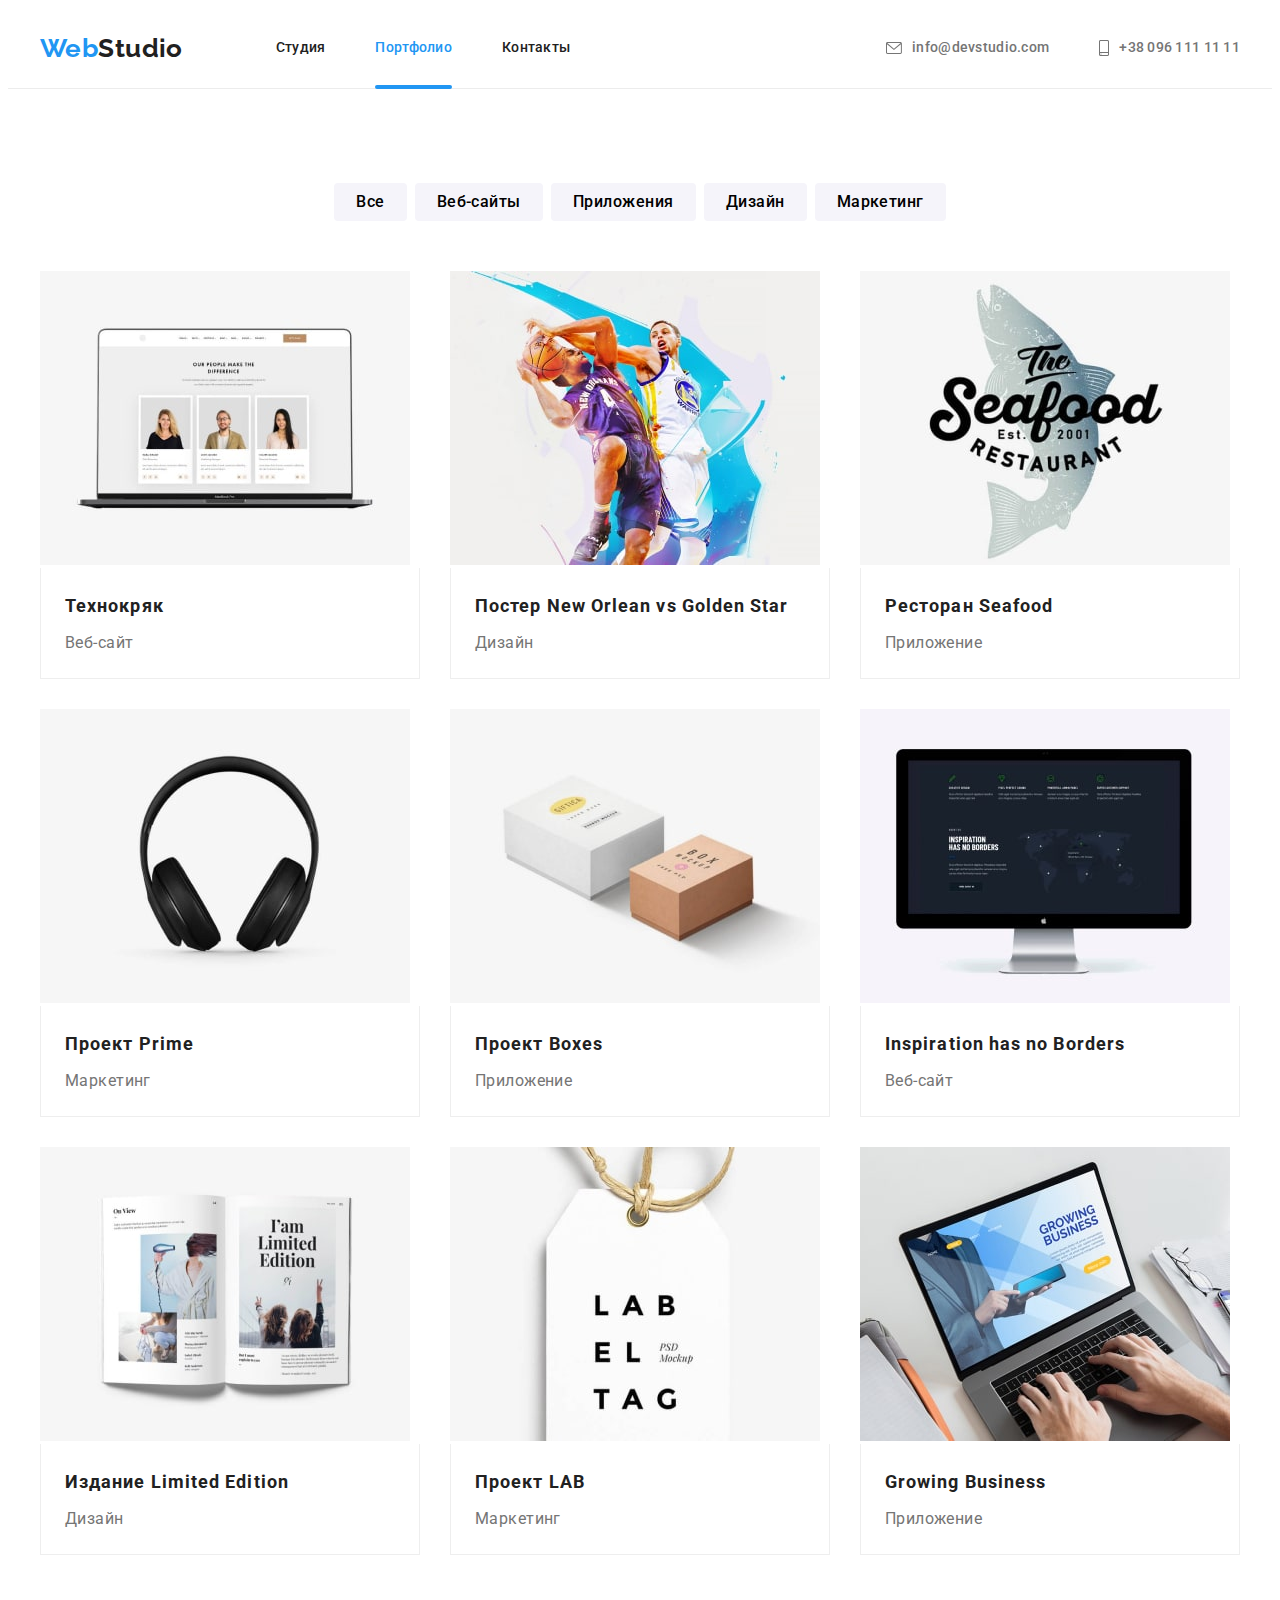
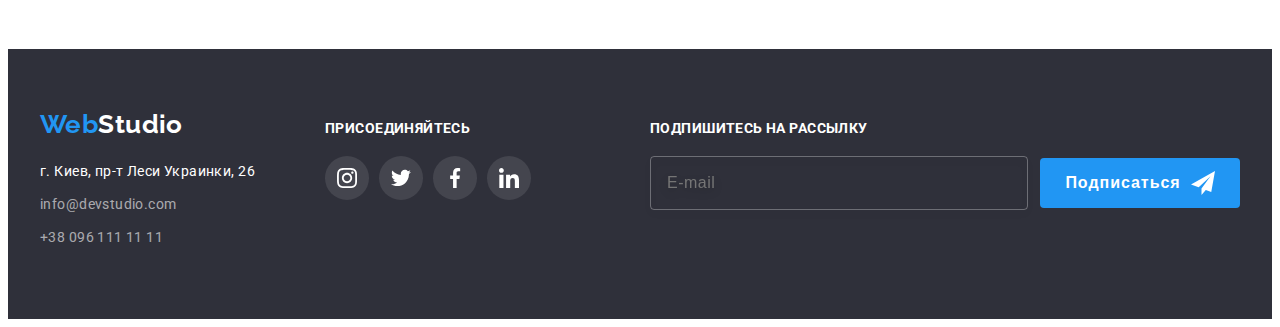
==== portfolio.html @ 9e5f9c54 "Create portfolio.html" ====
<!DOCTYPE html>
<html lang="ru">
  <head>
    <meta charset="UTF-8" />
    <meta http-equiv="X-UA-Compatible" content="IE=edge" />
    <meta name="viewport" content="width=device-width, initial-scale=1.0" />
    <link rel="preconnect" href="https://fonts.googleapis.com" />
    <link rel="preconnect" href="https://fonts.googleapis.com" />
    <link rel="preconnect" href="https://fonts.gstatic.com" crossorigin />
    <link rel="shortcut icon" href="#" />
    <link
      href="https://fonts.googleapis.com/css2?family=Raleway:wght@700&family=Roboto:wght@400;500;700;900&display=swap"
      rel="stylesheet"
    />
    <link
      rel="stylesheet"
      href="https://cdnjs.cloudflare.com/ajax/libs/modern-normalize/1.1.0/modern-normalize.min.css"
      integrity="sha512-wpPYUAdjBVSE4KJnH1VR1HeZfpl1ub8YT/NKx4PuQ5NmX2tKuGu6U/JRp5y+Y8XG2tV+wKQpNHVUX03MfMFn9Q=="
      crossorigin="anonymous"
      referrerpolicy="no-referrer"
    />
    <title>Портфолио</title>
    <link rel="stylesheet" href="./css/main.min.css" />
  </head>
  <body>
    <!--------------------Page header----------------->
    <header class="header">
      <div class="container main-nav">
        <nav class="main-nav">
          <a href="./index.html" class="main-nav__logo link"
            ><span class="main-nav__lable">Web</span>Studio</a
          >
          <ul class="site-nav list">
            <li class="site-nav__item">
              <a href="./index.html" class="site-nav__link link">Студия</a>
            </li>
            <li class="site-nav__item">
              <a href="./portfolio.html" class="site-nav__link link site-nav__link--current"
                >Портфолио</a
              >
            </li>
            <li class="site-nav__item">
              <a href="./index.html" class="site-nav__link link">Контакты</a>
            </li>
          </ul>
        </nav>
        <ul class="list contacts">
          <li class="contacts__item">
            <a href="mailto:info@devstudio.com" class="contacts__link link">
              <svg class="contacts__icon-mail" width="16" height="12">
                <use href="./images/icons.svg#icon-envelope"></use>
              </svg>
              info@devstudio.com
            </a>
          </li>
          <li class="contacts__item">
            <a href="tel:+380961111111" class="contacts__link link">
              <svg class="contacts__icon-tel" width="10" height="16">
                <use href="./images/icons.svg#icon-smartphone"></use>
              </svg>
              +38 096 111 11 11
            </a>
          </li>
        </ul>
      </div>
    </header>
    <!--------------------Portfolio------------------->
    <main>
      <section class="portfolio">
        <div class="container">
          <h1 class="visually-hidden">Галерея</h1>
          <ul class="list bottons-list">
            <li class="bottons-list__item">
              <button type="button" class="bottons-list__filter current">Все</button>
            </li>
            <li class="bottons-list__item">
              <button type="button" class="bottons-list__filter">Веб-сайты</button>
            </li>
            <li class="bottons-list__item">
              <button type="button" class="bottons-list__filter">Приложения</button>
            </li>
            <li class="bottons-list__item">
              <button type="button" class="bottons-list__filter">Дизайн</button>
            </li>
            <li class="bottons-list__item">
              <button type="button" class="bottons-list__filter">Маркетинг</button>
            </li>
          </ul>
          <ul class="list card-set">
            <li class="card-set__item">
              <a href="" class="card-set__link link">
                <div class="card-thumb">
                  <img
                    src="./images/team.jpg"
                    alt="Фото и контакты специалистов"
                    width="370"
                    height="294"
                    class="card-thumb__img"
                  />
                  <p class="card-thumb__text">
                    Ресурс предлагает комплексные предложения с разным уровнем функционала и
                    сервисов. Все это позволит посетителю получить исчерпывающие сведения о компании
                    или частном лице.
                  </p>
                </div>
                <div class="data-gallery">
                  <h2 class="data-gallery__title">Технокряк</h2>
                  <p class="data-gallery__text">Веб-сайт</p>
                </div>
              </a>
            </li>
            <li class="card-set__item">
              <a href="" class="card-set__link link">
                <div class="card-thumb">
                  <img
                    src="./images/sport.jpg"
                    alt="Два баскетболиста с мячом"
                    width="370"
                    height="294"
                    class="card-thumb__img"
                  />
                  <p class="card-thumb__text">
                    Ресурс предлагает комплексные предложения с разным уровнем функционала и
                    сервисов. Все это позволит посетителю получить исчерпывающие сведения о компании
                    или частном лице.
                  </p>
                </div>
                <div class="data-gallery">
                  <h2 class="data-gallery__title">Постер New Orlean vs Golden Star</h2>
                  <p class="data-gallery__text">Дизайн</p>
                </div>
              </a>
            </li>
            <li class="card-set__item">
              <a href="" class="card-set__link link">
                <div class="card-thumb">
                  <img
                    src="./images/seafood.jpg"
                    alt="Логотип рестрана морской еды"
                    width="370"
                    height="294"
                    class="card-thumb__img"
                  />
                  <p class="card-thumb__text">
                    Ресурс предлагает комплексные предложения с разным уровнем функционала и
                    сервисов. Все это позволит посетителю получить исчерпывающие сведения о компании
                    или частном лице.
                  </p>
                </div>
                <div class="data-gallery">
                  <h2 class="data-gallery__title">Ресторан Seafood</h2>
                  <p class="data-gallery__text">Приложение</p>
                </div>
              </a>
            </li>
            <li class="card-set__item">
              <a href="" class="card-set__link link">
                <div class="card-thumb">
                  <img
                    src="./images/headphone.jpg"
                    alt="Наушники"
                    width="370"
                    height="294"
                    class="card-thumb__img"
                  />
                  <p class="card-thumb__text">
                    Ресурс предлагает комплексные предложения с разным уровнем функционала и
                    сервисов. Все это позволит посетителю получить исчерпывающие сведения о компании
                    или частном лице.
                  </p>
                </div>
                <div class="data-gallery">
                  <h2 class="data-gallery__title">Проект Prime</h2>
                  <p class="data-gallery__text">Маркетинг</p>
                </div>
              </a>
            </li>
            <li class="card-set__item">
              <a href="" class="card-set__link link">
                <div class="card-thumb">
                  <img
                    src="./images/boxes.jpg"
                    alt="Две коробки"
                    width="370"
                    height="294"
                    class="card-thumb__img"
                  />
                  <p class="card-thumb__text">
                    Ресурс предлагает комплексные предложения с разным уровнем функционала и
                    сервисов. Все это позволит посетителю получить исчерпывающие сведения о компании
                    или частном лице.
                  </p>
                </div>
                <div class="data-gallery">
                  <h2 class="data-gallery__title">Проект Boxes</h2>
                  <p class="data-gallery__text">Приложение</p>
                </div>
              </a>
            </li>
            <li class="card-set__item">
              <a href="" class="card-set__link link">
                <div class="card-thumb">
                  <img
                    src="./images/monitorpc.jpg"
                    alt="Монитор PC"
                    width="370"
                    height="294"
                    class="card-thumb__img"
                  />
                  <p class="card-thumb__text">
                    Ресурс предлагает комплексные предложения с разным уровнем функционала и
                    сервисов. Все это позволит посетителю получить исчерпывающие сведения о компании
                    или частном лице.
                  </p>
                </div>
                <div class="data-gallery">
                  <h2 class="data-gallery__title">Inspiration has no Borders</h2>
                  <p class="data-gallery__text">Веб-сайт</p>
                </div>
              </a>
            </li>
            <li class="card-set__item">
              <a href="" class="card-set__link link">
                <div class="card-thumb">
                  <img
                    src="./images/magazine.jpg"
                    alt="Журнал"
                    width="370"
                    height="294"
                    class="card-thumb__img"
                  />
                  <p class="card-thumb__text">
                    Ресурс предлагает комплексные предложения с разным уровнем функционала и
                    сервисов. Все это позволит посетителю получить исчерпывающие сведения о компании
                    или частном лице.
                  </p>
                </div>
                <div class="data-gallery">
                  <h2 class="data-gallery__title">Издание Limited Edition</h2>
                  <p class="data-gallery__text">Дизайн</p>
                </div>
              </a>
            </li>
            <li class="card-set__item">
              <a href="" class="card-set__link link">
                <div class="card-thumb">
                  <img
                    src="./images/lable.jpg"
                    alt="Этикетка"
                    width="370"
                    height="294"
                    class="card-thumb__img"
                  />
                  <p class="card-thumb__text">
                    Ресурс предлагает комплексные предложения с разным уровнем функционала и
                    сервисов. Все это позволит посетителю получить исчерпывающие сведения о компании
                    или частном лице.
                  </p>
                </div>
                <div class="data-gallery">
                  <h2 class="data-gallery__title">Проект LAB</h2>
                  <p class="data-gallery__text">Маркетинг</p>
                </div>
              </a>
            </li>
            <li class="card-set__item">
              <a href="" class="card-set__link link">
                <div class="card-thumb">
                  <img
                    src="./images/typeonlaptop.jpg"
                    alt="Печать на ноутбуке"
                    width="370"
                    height="294"
                    class="card-thumb__img"
                  />
                  <p class="card-thumb__text">
                    Ресурс предлагает комплексные предложения с разным уровнем функционала и
                    сервисов. Все это позволит посетителю получить исчерпывающие сведения о компании
                    или частном лице.
                  </p>
                </div>
                <div class="data-gallery">
                  <h2 class="data-gallery__title">Growing Business</h2>
                  <p class="data-gallery__text">Приложение</p>
                </div>
              </a>
            </li>
          </ul>
        </div>
      </section>
    </main>
    <!------------------- Page footer ------------------>
    <footer class="footer">
      <div class="container">
        <div class="logo">
          <a href="./index.html" class="link logo__footer"
            ><span class="logo__sign">Web</span><span class="logo__studio">Studio</span></a
          >
          <address>
            <ul class="address-list list">
              <li class="address-list__item">
                <a
                  href="https://goo.gl/maps/n7KvUpTxi8NSxzfY6"
                  target="_blank"
                  rel="nofollow noreferrer noopener"
                  class="link address-list__link"
                  >г. Киев, пр-т Леси Украинки, 26</a
                >
              </li>
              <li class="address-list__item">
                <a href="mailto:info@devstudio.com" class="link address-list__mail-link"
                  >info@devstudio.com</a
                >
              </li>
              <li class="address-list__item">
                <a href="tel:+380961111111" class="link address-list__tel-link"
                  >+38 096 111 11 11</a
                >
              </li>
            </ul>
          </address>
        </div>
        <div class="soc-networks">
          <p class="soc-networks__title">присоединяйтесь</p>
          <ul class="soc-list list">
            <li class="soc-list__item">
              <a href="" class="soc-list__link link">
                <svg class="soc-list__icon" width="20" height="20">
                  <use href="./images/icons.svg#icon-instagram"></use>
                </svg>
              </a>
            </li>
            <li class="soc-list__item">
              <a href="" class="soc-list__link link">
                <svg class="soc-list__icon" width="20" height="20">
                  <use href="./images/icons.svg#icon-twitter"></use>
                </svg>
              </a>
            </li>
            <li class="soc-list__item">
              <a href="" class="soc-list__link link">
                <svg class="soc-list__icon" width="20" height="20">
                  <use href="./images/icons.svg#icon-facebook"></use>
                </svg>
              </a>
            </li>
            <li class="soc-list__item">
              <a href="" class="soc-list__link link">
                <svg class="soc-list__icon" width="20" height="20">
                  <use href="./images/icons.svg#icon-linkedin"></use>
                </svg>
              </a>
            </li>
          </ul>
        </div>
        <form action="#" class="signup-form">
          <p class="signup-form__title">Подпишитесь на рассылку</p>
          <div class="signup">
            <label for="email">
              <input
                type="email"
                class="signup__email"
                name="email"
                id="email"
                placeholder="E-mail"
                autocomplete="email"
                required
            /></label>
            <button type="submit" class="signup__btn">
              Подписаться
              <svg class="signup__icon" width="24" height="24">
                <use href="./images/icons.svg#icon-icon-send"></use>
              </svg>
            </button>
          </div>
        </form>
      </div>
    </footer>
  </body>
</html>
---- css/main.min.css ----
:root{--primary-text-color: #212121;--title-text-color: #212121;--accent-color: #2196f3;--primary-background-color: #ffffff;--text-color: #757575;--white-text-color: #ffffff;--filter-background-color: #f5f4fa;--card-set-gap: 30px;--hero-background-color: #2f303a;--icons-color: #afb1b8;--timing-function: cubic-bezier(0.4, 0, 0.2, 1);--duration: 250ms}.visually-hidden{position:absolute;width:1px;height:1px;margin:-1px;border:0;padding:0;white-space:nowrap;clip-path:inset(100%);clip:rect(0 0 0 0);overflow:hidden}.list{list-style:none;padding:0;margin:0}.link{text-decoration:none;color:inherit}h1,h2,h3,h4,h5,h6,p{margin:0}.img{display:block;max-width:100%;height:auto}body{background:var(--primary-background-color);color:var(--primary-text-color);font-family:Roboto,sans-serif;font-size:14px;letter-spacing:.03em}.section-title{margin-bottom:50px;font-weight:700;font-size:36px;line-height:1.17;text-align:center}.container{width:1200px;margin:0 auto;padding-left:15px;padding-right:15px}.header{border-bottom:1px solid #ececec}.main-nav{display:flex;align-items:center}.main-nav__logo{font-weight:700;font-family:Raleway,sans-serif;font-size:26px;line-height:1.19;color:var(--primary-text-color)}.main-nav__logo .main-nav__lable{color:var(--accent-color)}.site-nav{display:flex;margin-left:93px;font-weight:500;line-height:1.14;letter-spacing:.02em}.site-nav__item+.site-nav__item{margin-left:50px}.site-nav__link{display:block;padding-top:32px;padding-bottom:32px;position:relative;transition-property:color;transition-duration:var(--duration);transition-timing-function:var(--timing-function)}.site-nav__link:hover,.site-nav__link:focus{color:var(--accent-color)}.site-nav__link--current{color:var(--accent-color)}.site-nav__link--current::after{content:"";position:absolute;width:100%;height:4px;left:0;bottom:-1px;background:var(--accent-color);border-radius:2px}.contacts{display:flex;margin-left:auto;font-weight:500;line-height:1.14;letter-spacing:.02em}.contacts__item{display:flex;align-items:center;justify-content:center}.contacts__item+.contacts__item{margin-left:50px}.contacts__link{padding-top:32px;padding-bottom:32px;color:var(--text-color);display:flex;align-items:center;justify-content:center;transition-property:color;transition-duration:var(--duration);transition-timing-function:var(--timing-function)}.contacts__link:hover,.contacts__link:focus{color:var(--accent-color)}.contacts__icon-mail{margin-right:10px;fill:currentColor}.contacts__icon-mail:hover,.contacts__icon-mail:focus{fill:var(--accent-color)}.contacts__icon-tel{margin-right:10px;fill:currentColor}.contacts__icon-tel:hover,.contacts__icon-tel:focus{fill:var(--accent-color)}.hero{padding-top:200px;padding-bottom:200px;max-width:1600px;height:600px;margin-left:auto;margin-right:auto;background-color:var(--hero-background-color);text-align:center;background-image:linear-gradient(rgba(47, 48, 58, 0.4), rgba(47, 48, 58, 0.4)),url(../images/img-hero.jpg);background-repeat:no-repeat;background-position:center;background-size:cover}.hero-title{max-width:696px;margin:0px auto 30px;font-weight:900;font-size:44px;line-height:1.36;color:var(--white-text-color);letter-spacing:.06em;text-transform:uppercase}.hero-button{border-radius:4px;border:none;padding:10px 32px;min-width:200px;box-shadow:0px 4px 4px rgba(0,0,0,.15);font-family:inherit;font-weight:700;font-size:16px;line-height:1.88;letter-spacing:.06em;background-color:var(--accent-color);color:var(--white-text-color);cursor:pointer;transition-property:background-color;transition-duration:var(--duration);transition-timing-function:var(--timing-function)}.hero-button:focus,.hero-button:hover{background-color:#188ce8}.specifics{padding-top:94px}.specifics-list{display:flex}.specifics-list__item{width:270px}.specifics-list__item+.specifics-list__item{margin-left:var(--card-set-gap)}.specifics-list__item::before{content:"";height:120px;display:block;background-color:var(--filter-background-color);border-radius:4px;margin-bottom:30px}.specifics__icon-antenna::before{background-image:url(../images/icon-antenna.svg);content:"";background-repeat:no-repeat;background-position:center;background-size:auto}.specifics__icon-clock::before{background-image:url(../images/icon-clock.svg);content:"";background-repeat:no-repeat;background-position:center;background-size:auto}.specifics__icon-diagram::before{background-image:url(../images/icon-diagram.svg);content:"";background-repeat:no-repeat;background-position:center;background-size:auto}.specifics__icon-astronaut::before{background-image:url(../images/icon-astronaut.svg);content:"";background-repeat:no-repeat;background-position:center;background-size:auto}.specifics-list__title{margin-bottom:10px;font-weight:700;font-size:14px;line-height:1.14;text-transform:uppercase}.specifics-list__text{margin-bottom:0;font-weight:400;line-height:1.71;color:var(--text-color)}.function{padding-top:94px;padding-bottom:94px}@media screen and (max-width: 1200px){.function{display:none}}.work-list{display:flex}.work-list__item{position:relative;overflow:hidden}.work-list__item+.work-list__item{margin-left:var(--card-set-gap)}.work-list__text{position:absolute;bottom:3px;width:100%;height:70px;background-color:rgba(47,48,58,.8);opacity:1;display:flex;align-items:center;justify-content:center;color:var(--white-text-color);font-weight:700;line-height:1.1428571429;text-transform:uppercase;transform:translateX(0);transition-property:transform;transition-duration:var(--duration);transition-timing-function:linear;transition-delay:260ms}.work-list__text:hover,.work-list__text:focus{transform:translateX(-100%)}.team{background-color:#f5f4fa;padding-top:94px;padding-bottom:94px}.team-list{display:flex}.team-list__item{background-color:var(--primary-background-color);box-shadow:0px 1px 3px rgba(0,0,0,.12),0px 1px 1px rgba(0,0,0,.14),0px 2px 1px rgba(0,0,0,.2);border-radius:0px 0px 4px 4px}.team-list__item+.team-list__item{margin-left:var(--card-set-gap)}.data-team{padding-top:30px;padding-bottom:30px}.data-team__title{margin-bottom:10px;font-weight:500;font-size:16px;line-height:1.19;text-align:center}.data-team__text{margin-bottom:16px;font-size:16px;line-height:1.19;text-align:center;color:var(--text-color)}.soc-profile{display:flex;justify-content:center}.soc-profile__item{width:44px;height:44px;margin-right:10px}.soc-profile__item:last-child{margin-right:0}.soc-profile__link{display:flex;align-items:center;justify-content:center;width:100%;height:100%;background-color:var(--primary-background-color);border-radius:50%;color:var(--icons-color);transition-property:background-color,color;transition-duration:var(--duration);transition-timing-function:var(--timing-function)}.soc-profile__link:hover,.soc-profile__link:focus{background-color:var(--accent-color);color:var(--white-text-color)}.soc-profile__icon{fill:currentColor}.customers{padding-top:94px;padding-bottom:94px}.customers-list{display:flex}.customers-list__item+.customers-list__item{margin-left:var(--card-set-gap)}.customers-list__link{display:flex;justify-content:center;align-items:center;width:170px;height:92px;color:var(--icons-color);border:1px solid var(--icons-color);border-radius:4px;transition-property:border-color,color;transition-duration:var(--duration);transition-timing-function:var(--timing-function)}.customers-list__link:hover,.customers-list__link:focus{border-color:var(--accent-color);color:var(--accent-color)}.customers-list__icon{fill:currentColor}.customers-list__icon:hover,.customers-list__icon:focus{fill:var(--accent-color)}.bottons-list{display:flex;justify-content:center;margin-bottom:50px;background-color:var(--primary-background-color)}.bottons-list__item+.bottons-list__item{margin-left:8px}.bottons-list__filter{padding:6px 22px;border-radius:4px;border:none;font-family:inherit;font-weight:500;font-size:16px;line-height:1.63;text-align:center;letter-spacing:.03em;background-color:var(--filter-background-color);cursor:pointer;transition-property:background-color,color,box-shadow;transition-duration:var(--duration);transition-timing-function:var(--timing-function)}.bottons-list__filter:focus,.bottons-list__filter:hover{background-color:var(--accent-color);color:var(--white-text-color);box-shadow:0px 3px 1px rgba(0,0,0,.1),0px 1px 2px rgba(0,0,0,.08),0px 2px 2px rgba(0,0,0,.12)}.bottons-list__filter--current{background-color:var(--accent-color);color:var(--white-text-color);box-shadow:0px 3px 1px rgba(0,0,0,.1),0px 1px 2px rgba(0,0,0,.08),0px 2px 2px rgba(0,0,0,.12)}.portfolio{padding-top:94px;padding-bottom:94px}.card-set{display:flex;flex-wrap:wrap;margin-left:calc(-1*var(--card-set-gap));margin-top:calc(-1*var(--card-set-gap))}.card-set__item{flex-basis:calc(33.3333333333% - var(--card-set-gap));margin-left:var(--card-set-gap);margin-top:var(--card-set-gap)}.card-set__link{display:block}.card-set__link:hover,.card-set__link:focus{box-shadow:0px 1px 1px rgba(0,0,0,.12),0px 4px 4px rgba(0,0,0,.06),1px 4px 6px rgba(0,0,0,.16)}.card-thumb{position:relative;overflow:hidden}.card-thumb__text{display:flex;position:absolute;top:0;left:0;width:100%;height:101%;padding:63px 24px;color:var(--white-text-color);background-color:rgba(33,150,243,.9);opacity:1;font-size:18px;line-height:1.5555555556;transform:translateY(100%);transition-property:transform,box-shadow;transition-duration:var(--duration);transition-timing-function:var(--timing-function)}.card-set__item:hover .card-thumb__text,.card-set__item:focus .card-thumb__text{transform:translateY(0)}.data-gallery{border:1px solid #eee;border-top:none;padding:20px 24px 20px 24px}.data-gallery__title{margin-bottom:4px;font-weight:700;font-size:18px;line-height:2;letter-spacing:.06em}.data-gallery__text{margin-top:0;font-weight:400;font-size:16px;line-height:1.88;color:var(--text-color)}.footer{background-color:var(--hero-background-color);padding-top:60px;padding-bottom:60px}.footer .container{display:flex;align-items:baseline}.logo{margin-right:70px}.logo__footer{display:inline-block;margin-bottom:20px;font-family:Raleway,sans-serif;font-weight:700;font-size:26px;line-height:1.19}.logo__footer:hover{color:var(--accent-color)}.logo__footer .logo__sign{color:var(--accent-color)}.logo__footer .logo__studio{color:var(--white-text-color)}.address-list{display:block;font-style:normal;font-family:"Roboto";font-weight:400;line-height:1.71}.address-list__item{margin-bottom:9px}.address-list__link{color:var(--white-text-color);transition-property:color;transition-duration:var(--duration);transition-timing-function:var(--timing-function)}.address-list__link:hover,.address-list__link:focus{color:var(--accent-color)}.address-list__tel-link{color:rgba(255,255,255,.6);transition-property:color;transition-duration:250ms;transition-timing-function:var(--timing-function)}.address-list__tel-link:hover,.address-list__tel-link:focus{color:var(--accent-color)}.address-list__mail-link{color:rgba(255,255,255,.6);transition-property:color;transition-duration:250ms;transition-timing-function:var(--timing-function)}.address-list__mail-link:hover,.address-list__mail-link:focus{color:var(--accent-color)}.soc-networks{display:block}.soc-networks__title,.signup-form__title{display:inline-block;margin-bottom:20px;font-family:"Roboto";font-weight:700;line-height:1.1428571429;letter-spacing:.03em;text-transform:uppercase;color:var(--white-text-color)}.soc-list{display:flex;margin:0 auto}.soc-list__item{width:44px;height:44px;margin-right:10px}.soc-list__item:last-child{margin-right:0}.soc-list__link{display:flex;align-items:center;justify-content:center;width:100%;height:100%;background-color:rgba(255,255,255,.1);border-radius:50%;color:var(--white-text-color);transition-property:background-color;transition-duration:var(--duration);transition-timing-function:var(--timing-function)}.soc-list__link:hover,.soc-list__link:focus{background-color:var(--accent-color);color:var(--white-text-color)}.soc-list__icon,.signup__icon{fill:currentColor}.signup-form{margin-left:auto}.signup{display:flex;align-items:baseline}.signup__email{min-width:358px;height:50px;border:1px solid rgba(255,255,255,.3);filter:drop-shadow(0px 4px 4px rgba(0, 0, 0, 0.15));border-radius:4px;padding-left:16px;margin-right:12px;outline:none;background-color:rgba(0,0,0,0);font-size:16px;line-height:1.25;letter-spacing:.03em;color:rgba(255,255,255,.6);cursor:pointer;transition-property:border-color;transition-duration:var(--duration);transition-timing-function:var(--timing-function)}.signup__email:focus,.signup__email:hover{border-color:var(--accent-color)}.signup__btn{display:flex;align-items:center;justify-content:center;padding:0;width:200px;height:50px;border:none;background-color:var(--accent-color);border-radius:4px;font-weight:700;font-size:16px;line-height:1.875;letter-spacing:.06em;color:var(--white-text-color);cursor:pointer;transition-property:box-shadow,background-color;transition-duration:var(--duration);transition-timing-function:var(--timing-function)}.signup__btn:focus,.signup__btn:hover{box-shadow:0px 4px 4px rgba(0,0,0,.15);background-color:#188ce8}.signup__icon{margin-left:10px}.backdrop{position:fixed;top:0;width:100vw;height:100vh;background-color:rgba(0,0,0,.2);opacity:1;transition-property:opacity;transition-duration:var(--duration);transition-timing-function:var(--timing-function)}.modal{position:absolute;top:50%;left:50%;transform:translate(-50%, -50%);padding:40px;width:528px;height:581px;background-color:#fff;box-shadow:0px 1px 3px rgba(0,0,0,.12),0px 1px 1px rgba(0,0,0,.14),0px 2px 1px rgba(0,0,0,.2);border-radius:4px;opacity:1;transform:translate(-50%, -50%) scale(1);transition-property:transform,opacity;transition-duration:var(--duration);transition-timing-function:var(--timing-function)}.backdrop.is-hidden .modal{transform:translate(-50%, -50%) scale(0.5);opacity:0}.modal__close-btn{display:flex;justify-content:center;align-items:center;padding:0;background-color:#fff;width:30px;height:30px;border-radius:50%;border:1px solid rgba(0,0,0,.1);position:absolute;top:8px;right:8px;transition-property:fill,border-color;transition-duration:var(--duration);transition-timing-function:var(--timing-function)}.modal__close-btn:hover,.modal__close-btn:focus{fill:var(--accent-color);border-color:var(--accent-color)}.modal__icon-btn{cursor:pointer}textarea{resize:none}input{margin:0}.modal__title{margin-bottom:12px;font-weight:700;font-size:20px;line-height:1.15;text-align:center;letter-spacing:.03em;color:var(--primary-text-color)}.client-form{transition-property:border-color;transition-duration:var(--duration);transition-timing-function:var(--timing-function)}.client-name{position:relative;display:flex;flex-direction:column;margin-bottom:10px;transition-property:border-color;transition-duration:var(--duration);transition-timing-function:var(--timing-function)}.client-name__label{margin-bottom:4px;font-size:12px;line-height:1.1666666667;letter-spacing:.01em;color:var(--text-color)}.client-name__form{margin:0;padding-left:42px;height:40px;border:1px solid rgba(33,33,33,.2);border-radius:4px;outline:none;transition-property:border-color,fill;transition-duration:var(--duration);transition-timing-function:var(--timing-function)}.client-name:focus-within .client-name__form,.client-name:hover .client-name__form{border:1px solid var(--accent-color)}.client-name__icon{position:absolute;top:50%;left:12px;fill:var(--primary-text-color);transition-property:fill;transition-duration:var(--duration);transition-timing-function:var(--timing-function)}.client-name:focus-within .client-name__icon,.client-name:hover .client-name__icon{fill:var(--accent-color)}.client-tel{position:relative;display:flex;flex-direction:column;margin-bottom:10px}.client-tel__label{margin-bottom:4px;font-size:12px;line-height:1.1666666667;letter-spacing:.01em;color:var(--text-color)}.client-tel__form{margin:0;padding-left:42px;height:40px;border:1px solid rgba(33,33,33,.2);border-radius:4px;outline:none;transition-property:border-color,fill;transition-duration:var(--duration);transition-timing-function:var(--timing-function)}.client-tel:focus-within .client-tel__form,.client-tel:hover .client-tel__form{border:1px solid var(--accent-color)}.client-tel__icon{position:absolute;top:50%;left:12px;fill:var(--primary-text-color);transition-property:fill;transition-duration:var(--duration);transition-timing-function:var(--timing-function)}.client-tel:focus-within .client-tel__icon,.client-tel:hover .client-tel__icon{fill:var(--accent-color)}.client-mail{position:relative;display:flex;flex-direction:column;margin-bottom:10px}.client-mail__label{margin-bottom:4px;font-size:12px;line-height:1.1666666667;letter-spacing:.01em;color:var(--text-color)}.client-mail__form{margin:0;padding-left:42px;height:40px;border:1px solid rgba(33,33,33,.2);border-radius:4px;outline:none;transition-property:border-color,fill;transition-duration:var(--duration);transition-timing-function:var(--timing-function)}.client-mail:focus-within .client-mail__form,.client-mail:hover .client-mail__form{border:1px solid var(--accent-color)}.client-mail__icon{position:absolute;top:50%;left:12px;fill:var(--primary-text-color);transition-property:fill;transition-duration:var(--duration);transition-timing-function:var(--timing-function)}.client-mail:focus-within .client-mail__icon,.client-mail:hover .client-mail__icon{fill:var(--accent-color)}.client-msg{position:relative;display:flex;flex-direction:column;margin-bottom:20px}.client-msg__label{margin-bottom:4px;font-size:12px;line-height:1.1666666667;letter-spacing:.01em;color:var(--text-color)}.client-msg__form{margin:0;height:120px;padding:12px 16px;border:1px solid rgba(33,33,33,.2);border-radius:4px;outline:none;transition-property:border-color;transition-duration:var(--duration);transition-timing-function:var(--timing-function)}.client-msg__form:focus,.client-msg__form:hover{border-color:var(--accent-color)}.client-msg__form::placeholder{font-size:12px;line-height:1.1666666667;letter-spacing:.01em;color:rgba(117,117,117,.5)}.form-deal{display:flex;align-items:center;margin-bottom:30px}.form-deal__icon{display:inline-block;width:15px;height:16px;border:1px solid rgba(33,33,33,.2);border-radius:2px;margin-right:9px}.form-deal__checkbox:checked+.form-deal__icon{border-color:var(--accent-color);background-color:var(--accent-color);background-image:url(../images/icon-check.svg);background-repeat:no-repeat;background-position:center;background-size:auto;background-origin:border-box}.form-deal__text{margin-right:5px}.form-deal__link{color:var(--accent-color)}.client-form__btn{display:block;margin:0 auto;border-radius:4px;border:none;padding:10px 55px;min-width:200px;font-family:inherit;font-weight:700;font-size:16px;line-height:1.88;letter-spacing:.06em;background-color:#188ce8;color:var(--white-text-color);cursor:pointer;transition-property:box-shadow;transition-duration:var(--duration);transition-timing-function:var(--timing-function)}.client-form__btn:focus,.client-form__btn:hover{box-shadow:0px 4px 4px rgba(0,0,0,.15)}.is-hidden{opacity:0;pointer-events:none}/*# sourceMappingURL=main.min.css.map */
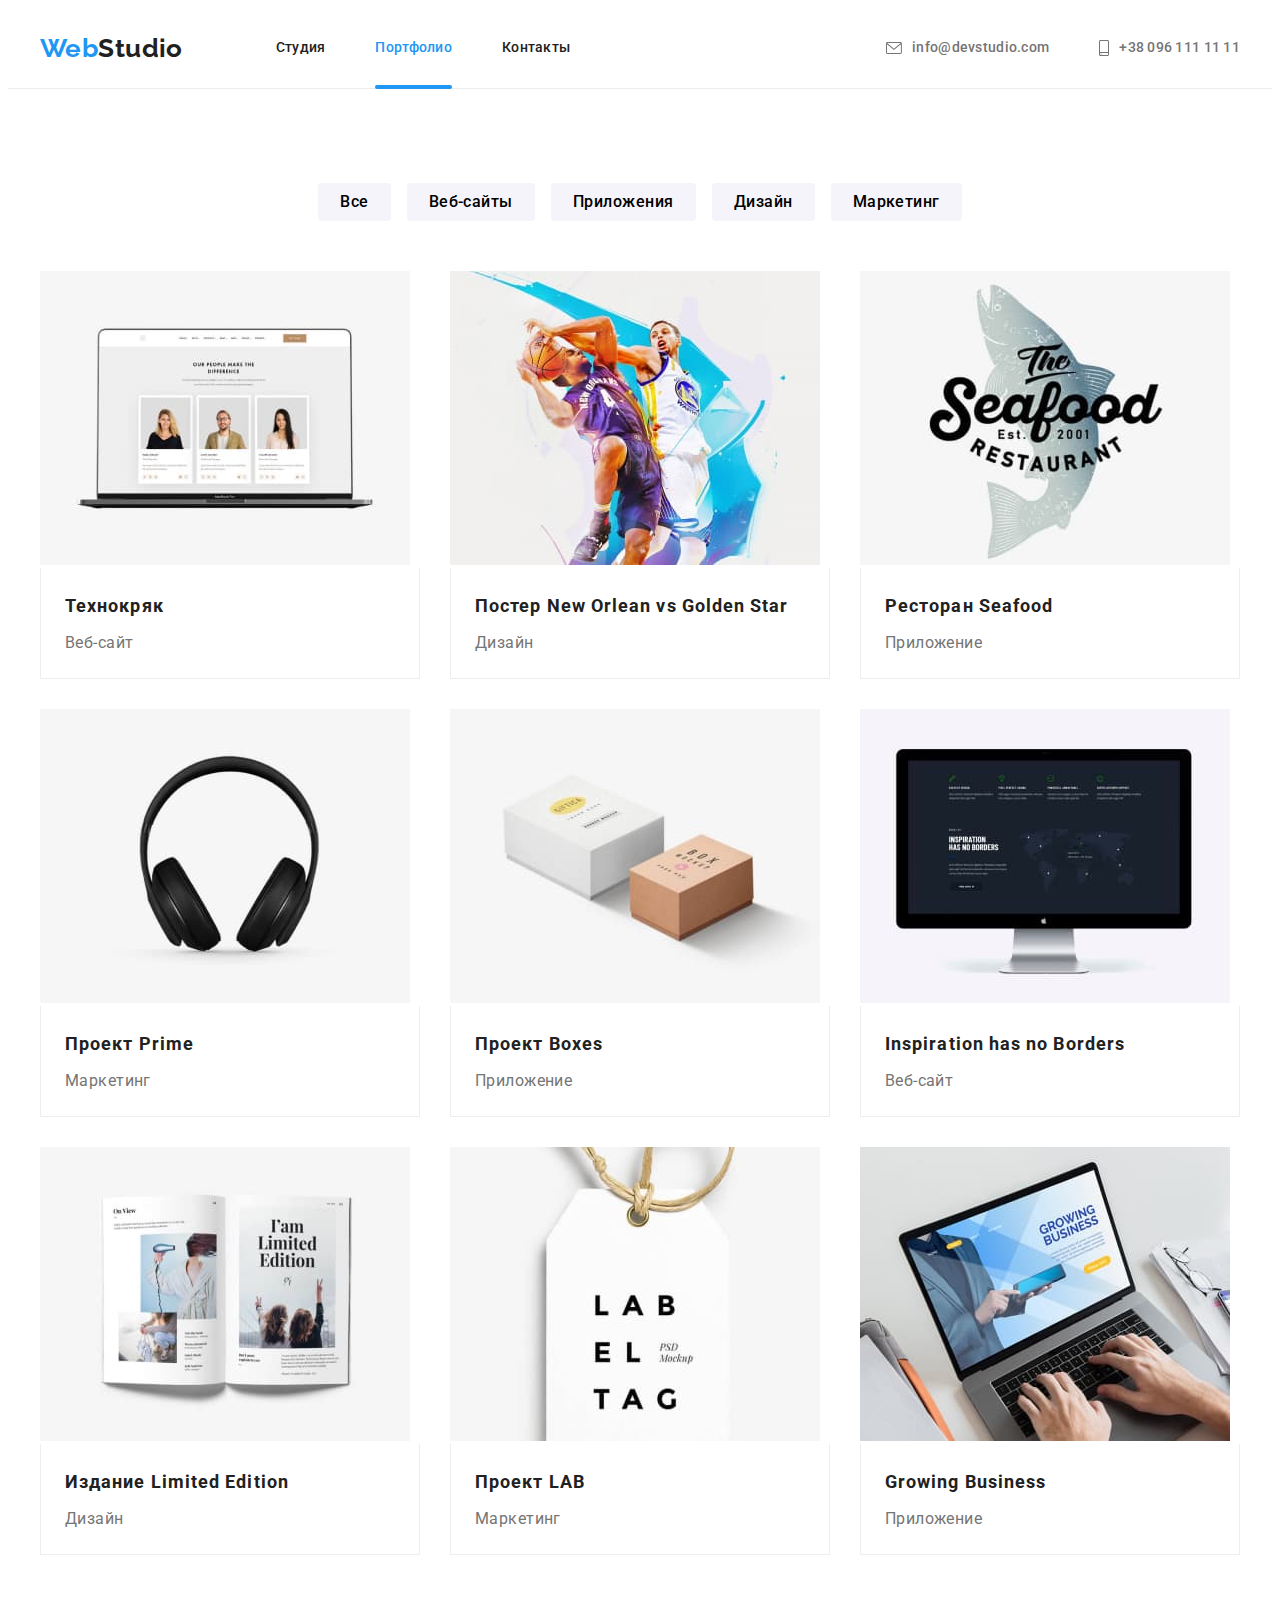
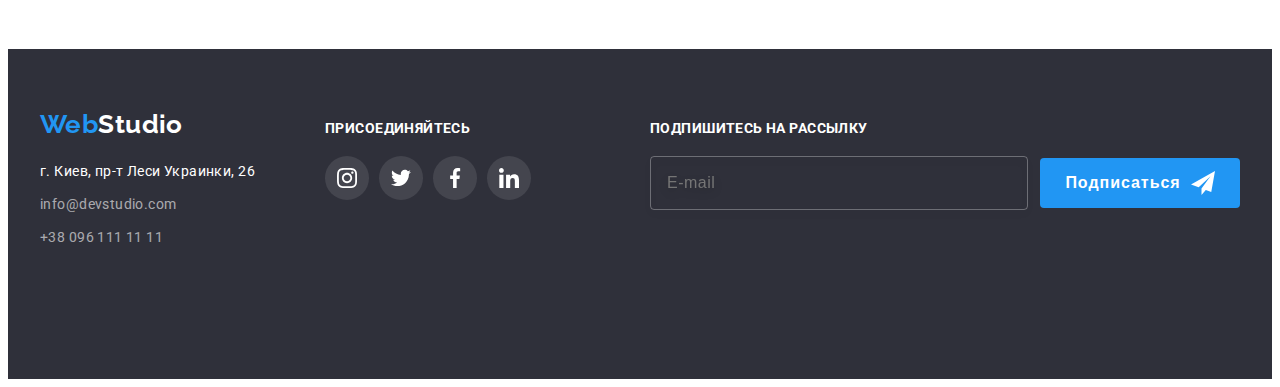
==== commit 33c7d0ee: "Update portfolio.html" ====
--- a/portfolio.html
+++ b/portfolio.html
@@ -90,13 +90,28 @@
             <li class="card-set__item">
               <a href="" class="card-set__link link">
                 <div class="card-thumb">
-                  <img
-                    src="./images/team.jpg"
-                    alt="Фото и контакты специалистов"
-                    width="370"
-                    height="294"
-                    class="card-thumb__img"
-                  />
+                  <picture>
+                    <source
+                      media="(min-width: 1200px)"
+                      srcset="
+                        ./images/desktop/teamdesktop@1x.jpg 1x,
+                        ./images/desktop/teamdesktop@2x.jpg 2x
+                      "
+                    />
+                    <source
+                      media="(min-width: 768px)"
+                      srcset="./images/tablet/teamtab@1x.jpg 1x, ./images/tablet/teamtab@2x.jpg 2x"
+                    />
+                    <source
+                      media="(min-width: 480px)"
+                      srcset="./images/mobile/teammob@1x.jpg 1x, ./images/mobile/teammob@2x.jpg 2x"
+                    />
+                    <img
+                      src="./images/team.jpg"
+                      alt="Фото и контакты специалистов"
+                      class="card-thumb__img"
+                    />
+                  </picture>
                   <p class="card-thumb__text">
                     Ресурс предлагает комплексные предложения с разным уровнем функционала и
                     сервисов. Все это позволит посетителю получить исчерпывающие сведения о компании
@@ -112,13 +127,34 @@
             <li class="card-set__item">
               <a href="" class="card-set__link link">
                 <div class="card-thumb">
-                  <img
-                    src="./images/sport.jpg"
-                    alt="Два баскетболиста с мячом"
-                    width="370"
-                    height="294"
-                    class="card-thumb__img"
-                  />
+                  <picture>
+                    <source
+                      media="(min-width: 1200px)"
+                      srcset="
+                        ./images/desktop/sportdesktop@1x.jpg 1x,
+                        ./images/desktop/sportdesktop@2x.jpg 2x
+                      "
+                    />
+                    <source
+                      media="(min-width: 768px)"
+                      srcset="
+                        ./images/tablet/sporttab@1x.jpg 1x,
+                        ./images/tablet/sporttab@2x.jpg 2x
+                      "
+                    />
+                    <source
+                      media="(min-width: 480px)"
+                      srcset="
+                        ./images/mobile/sportmob@1x.jpg 1x,
+                        ./images/mobile/sportmob@2x.jpg 2x
+                      "
+                    />
+                    <img
+                      src="./images/sport.jpg"
+                      alt="Два баскетболиста с мячом"
+                      class="card-thumb__img"
+                    />
+                  </picture>
                   <p class="card-thumb__text">
                     Ресурс предлагает комплексные предложения с разным уровнем функционала и
                     сервисов. Все это позволит посетителю получить исчерпывающие сведения о компании
@@ -134,13 +170,34 @@
             <li class="card-set__item">
               <a href="" class="card-set__link link">
                 <div class="card-thumb">
-                  <img
-                    src="./images/seafood.jpg"
-                    alt="Логотип рестрана морской еды"
-                    width="370"
-                    height="294"
-                    class="card-thumb__img"
-                  />
+                  <picture>
+                    <source
+                      media="(min-width: 1200px)"
+                      srcset="
+                        ./images/desktop/seafooddesktop@1x.jpg 1x,
+                        ./images/desktop/seafooddesktop@2x.jpg 2x
+                      "
+                    />
+                    <source
+                      media="(min-width: 768px)"
+                      srcset="
+                        ./images/tablet/seafoodtab@1x.jpg 1x,
+                        ./images/tablet/seafoodtab@2x.jpg 2x
+                      "
+                    />
+                    <source
+                      media="(min-width: 480px)"
+                      srcset="
+                        ./images/mobile/seafoodmob@1x.jpg 1x,
+                        ./images/mobile/seafoodmob@2x.jpg 2x
+                      "
+                    />
+                    <img
+                      src="./images/seafood.jpg"
+                      alt="Логотип рестрана морской еды"
+                      class="card-thumb__img"
+                    />
+                  </picture>
                   <p class="card-thumb__text">
                     Ресурс предлагает комплексные предложения с разным уровнем функционала и
                     сервисов. Все это позволит посетителю получить исчерпывающие сведения о компании
@@ -156,13 +213,30 @@
             <li class="card-set__item">
               <a href="" class="card-set__link link">
                 <div class="card-thumb">
-                  <img
-                    src="./images/headphone.jpg"
-                    alt="Наушники"
-                    width="370"
-                    height="294"
-                    class="card-thumb__img"
-                  />
+                  <picture>
+                    <source
+                      media="(min-width: 1200px)"
+                      srcset="
+                        ./images/desktop/headphonedesktop@1x.jpg 1x,
+                        ./images/desktop/headphonedesktop@2x.jpg 2x
+                      "
+                    />
+                    <source
+                      media="(min-width: 768px)"
+                      srcset="
+                        ./images/tablet/headphonetab@1x.jpg 1x,
+                        ./images/tablet/headphonetab@2x.jpg 2x
+                      "
+                    />
+                    <source
+                      media="(min-width: 480px)"
+                      srcset="
+                        ./images/mobile/headphonemob@1x.jpg 1x,
+                        ./images/mobile/headphonemob@2x.jpg 2x
+                      "
+                    />
+                    <img src="./images/headphone.jpg" alt="Наушники" class="card-thumb__img" />
+                  </picture>
                   <p class="card-thumb__text">
                     Ресурс предлагает комплексные предложения с разным уровнем функционала и
                     сервисов. Все это позволит посетителю получить исчерпывающие сведения о компании
@@ -178,13 +252,30 @@
             <li class="card-set__item">
               <a href="" class="card-set__link link">
                 <div class="card-thumb">
-                  <img
-                    src="./images/boxes.jpg"
-                    alt="Две коробки"
-                    width="370"
-                    height="294"
-                    class="card-thumb__img"
-                  />
+                  <picture>
+                    <source
+                      media="(min-width: 1200px)"
+                      srcset="
+                        ./images/desktop/boxesdesktop@1x.jpg 1x,
+                        ./images/desktop/boxesdesktop@2x.jpg 2x
+                      "
+                    />
+                    <source
+                      media="(min-width: 768px)"
+                      srcset="
+                        ./images/tablet/boxestab@1x.jpg 1x,
+                        ./images/tablet/boxestab@2x.jpg 2x
+                      "
+                    />
+                    <source
+                      media="(min-width: 480px)"
+                      srcset="
+                        ./images/mobile/boxesmob@1x.jpg 1x,
+                        ./images/mobile/boxesmob@2x.jpg 2x
+                      "
+                    />
+                    <img src="./images/boxes.jpg" alt="Две коробки" class="card-thumb__img" />
+                  </picture>
                   <p class="card-thumb__text">
                     Ресурс предлагает комплексные предложения с разным уровнем функционала и
                     сервисов. Все это позволит посетителю получить исчерпывающие сведения о компании
@@ -200,13 +291,30 @@
             <li class="card-set__item">
               <a href="" class="card-set__link link">
                 <div class="card-thumb">
-                  <img
-                    src="./images/monitorpc.jpg"
-                    alt="Монитор PC"
-                    width="370"
-                    height="294"
-                    class="card-thumb__img"
-                  />
+                  <picture>
+                    <source
+                      media="(min-width: 1200px)"
+                      srcset="
+                        ./images/desktop/monitorpcdesktop@1x.jpg 1x,
+                        ./images/desktop/monitorpcdesktop@2x.jpg 2x
+                      "
+                    />
+                    <source
+                      media="(min-width: 768px)"
+                      srcset="
+                        ./images/tablet/monitorpctab@1x.jpg 1x,
+                        ./images/tablet/monitorpctab@2x.jpg 2x
+                      "
+                    />
+                    <source
+                      media="(min-width: 480px)"
+                      srcset="
+                        ./images/mobile/monitorpcmob@1x.jpg 1x,
+                        ./images/mobile/monitorpcmob@2x.jpg 2x
+                      "
+                    />
+                    <img src="./images/monitorpc.jpg" alt="Монитор PC" class="card-thumb__img" />
+                  </picture>
                   <p class="card-thumb__text">
                     Ресурс предлагает комплексные предложения с разным уровнем функционала и
                     сервисов. Все это позволит посетителю получить исчерпывающие сведения о компании
@@ -222,13 +330,30 @@
             <li class="card-set__item">
               <a href="" class="card-set__link link">
                 <div class="card-thumb">
-                  <img
-                    src="./images/magazine.jpg"
-                    alt="Журнал"
-                    width="370"
-                    height="294"
-                    class="card-thumb__img"
-                  />
+                  <picture>
+                    <source
+                      media="(min-width: 1200px)"
+                      srcset="
+                        ./images/desktop/magazinedesktop@1x.jpg 1x,
+                        ./images/desktop/magazinedesktop@2x.jpg 2x
+                      "
+                    />
+                    <source
+                      media="(min-width: 768px)"
+                      srcset="
+                        ./images/tablet/magazinetab@1x.jpg 1x,
+                        ./images/tablet/magazinetab@2x.jpg 2x
+                      "
+                    />
+                    <source
+                      media="(min-width: 480px)"
+                      srcset="
+                        ./images/mobile/magazinemob@1x.jpg 1x,
+                        ./images/mobile/magazinemob@2x.jpg 2x
+                      "
+                    />
+                    <img src="./images/magazine.jpg" alt="Журнал" class="card-thumb__img" />
+                  </picture>
                   <p class="card-thumb__text">
                     Ресурс предлагает комплексные предложения с разным уровнем функционала и
                     сервисов. Все это позволит посетителю получить исчерпывающие сведения о компании
@@ -244,13 +369,30 @@
             <li class="card-set__item">
               <a href="" class="card-set__link link">
                 <div class="card-thumb">
-                  <img
-                    src="./images/lable.jpg"
-                    alt="Этикетка"
-                    width="370"
-                    height="294"
-                    class="card-thumb__img"
-                  />
+                  <picture>
+                    <source
+                      media="(min-width: 1200px)"
+                      srcset="
+                        ./images/desktop/labledesktop@1x.jpg 1x,
+                        ./images/desktop/labledesktop@2x.jpg 2x
+                      "
+                    />
+                    <source
+                      media="(min-width: 768px)"
+                      srcset="
+                        ./images/tablet/labletab@1x.jpg 1x,
+                        ./images/tablet/labletab@2x.jpg 2x
+                      "
+                    />
+                    <source
+                      media="(min-width: 480px)"
+                      srcset="
+                        ./images/mobile/lablemob@1x.jpg 1x,
+                        ./images/mobile/lablemob@2x.jpg 2x
+                      "
+                    />
+                    <img src="./images/lable.jpg" alt="Этикетка" class="card-thumb__img" />
+                  </picture>
                   <p class="card-thumb__text">
                     Ресурс предлагает комплексные предложения с разным уровнем функционала и
                     сервисов. Все это позволит посетителю получить исчерпывающие сведения о компании
@@ -266,13 +408,36 @@
             <li class="card-set__item">
               <a href="" class="card-set__link link">
                 <div class="card-thumb">
-                  <img
-                    src="./images/typeonlaptop.jpg"
-                    alt="Печать на ноутбуке"
-                    width="370"
-                    height="294"
-                    class="card-thumb__img"
-                  />
+                  <picture>
+                    <source
+                      media="(min-width: 1200px)"
+                      srcset="
+                        ./images/desktop/typeonlaptopdesktop@1x.jpg 1x,
+                        ./images/desktop/typeonlaptopdesktop@2x.jpg 2x
+                      "
+                    />
+                    <source
+                      media="(min-width: 768px)"
+                      srcset="
+                        ./images/tablet/typeonlaptoptab@1x.jpg 1x,
+                        ./images/tablet/typeonlaptoptab@2x.jpg 2x
+                      "
+                    />
+                    <source
+                      media="(min-width: 480px)"
+                      srcset="
+                        ./images/mobile/typeonlaptopmob@1x.jpg 1x,
+                        ./images/mobile/typeonlaptopmob@2x.jpg 2x
+                      "
+                    />
+                    <img
+                      src="./images/typeonlaptop.jpg"
+                      alt="Печать на ноутбуке"
+                      width="370"
+                      height="294"
+                      class="card-thumb__img"
+                    />
+                  </picture>
                   <p class="card-thumb__text">
                     Ресурс предлагает комплексные предложения с разным уровнем функционала и
                     сервисов. Все это позволит посетителю получить исчерпывающие сведения о компании
--- a/css/main.min.css
+++ b/css/main.min.css
@@ -1 +1 @@
-:root{--primary-text-color: #212121;--title-text-color: #212121;--accent-color: #2196f3;--primary-background-color: #ffffff;--text-color: #757575;--white-text-color: #ffffff;--filter-background-color: #f5f4fa;--card-set-gap: 30px;--hero-background-color: #2f303a;--icons-color: #afb1b8;--timing-function: cubic-bezier(0.4, 0, 0.2, 1);--duration: 250ms}.visually-hidden{position:absolute;width:1px;height:1px;margin:-1px;border:0;padding:0;white-space:nowrap;clip-path:inset(100%);clip:rect(0 0 0 0);overflow:hidden}.list{list-style:none;padding:0;margin:0}.link{text-decoration:none;color:inherit}h1,h2,h3,h4,h5,h6,p{margin:0}.img{display:block;max-width:100%;height:auto}body{background:var(--primary-background-color);color:var(--primary-text-color);font-family:Roboto,sans-serif;font-size:14px;letter-spacing:.03em}.section-title{margin-bottom:50px;font-weight:700;font-size:36px;line-height:1.17;text-align:center}.container{width:1200px;margin:0 auto;padding-left:15px;padding-right:15px}.header{border-bottom:1px solid #ececec}.main-nav{display:flex;align-items:center}.main-nav__logo{font-weight:700;font-family:Raleway,sans-serif;font-size:26px;line-height:1.19;color:var(--primary-text-color)}.main-nav__logo .main-nav__lable{color:var(--accent-color)}.site-nav{display:flex;margin-left:93px;font-weight:500;line-height:1.14;letter-spacing:.02em}.site-nav__item+.site-nav__item{margin-left:50px}.site-nav__link{display:block;padding-top:32px;padding-bottom:32px;position:relative;transition-property:color;transition-duration:var(--duration);transition-timing-function:var(--timing-function)}.site-nav__link:hover,.site-nav__link:focus{color:var(--accent-color)}.site-nav__link--current{color:var(--accent-color)}.site-nav__link--current::after{content:"";position:absolute;width:100%;height:4px;left:0;bottom:-1px;background:var(--accent-color);border-radius:2px}.contacts{display:flex;margin-left:auto;font-weight:500;line-height:1.14;letter-spacing:.02em}.contacts__item{display:flex;align-items:center;justify-content:center}.contacts__item+.contacts__item{margin-left:50px}.contacts__link{padding-top:32px;padding-bottom:32px;color:var(--text-color);display:flex;align-items:center;justify-content:center;transition-property:color;transition-duration:var(--duration);transition-timing-function:var(--timing-function)}.contacts__link:hover,.contacts__link:focus{color:var(--accent-color)}.contacts__icon-mail{margin-right:10px;fill:currentColor}.contacts__icon-mail:hover,.contacts__icon-mail:focus{fill:var(--accent-color)}.contacts__icon-tel{margin-right:10px;fill:currentColor}.contacts__icon-tel:hover,.contacts__icon-tel:focus{fill:var(--accent-color)}.hero{padding-top:200px;padding-bottom:200px;max-width:1600px;height:600px;margin-left:auto;margin-right:auto;background-color:var(--hero-background-color);text-align:center;background-image:linear-gradient(rgba(47, 48, 58, 0.4), rgba(47, 48, 58, 0.4)),url(../images/img-hero.jpg);background-repeat:no-repeat;background-position:center;background-size:cover}.hero-title{max-width:696px;margin:0px auto 30px;font-weight:900;font-size:44px;line-height:1.36;color:var(--white-text-color);letter-spacing:.06em;text-transform:uppercase}.hero-button{border-radius:4px;border:none;padding:10px 32px;min-width:200px;box-shadow:0px 4px 4px rgba(0,0,0,.15);font-family:inherit;font-weight:700;font-size:16px;line-height:1.88;letter-spacing:.06em;background-color:var(--accent-color);color:var(--white-text-color);cursor:pointer;transition-property:background-color;transition-duration:var(--duration);transition-timing-function:var(--timing-function)}.hero-button:focus,.hero-button:hover{background-color:#188ce8}.specifics{padding-top:94px}.specifics-list{display:flex}.specifics-list__item{width:270px}.specifics-list__item+.specifics-list__item{margin-left:var(--card-set-gap)}.specifics-list__item::before{content:"";height:120px;display:block;background-color:var(--filter-background-color);border-radius:4px;margin-bottom:30px}.specifics__icon-antenna::before{background-image:url(../images/icon-antenna.svg);content:"";background-repeat:no-repeat;background-position:center;background-size:auto}.specifics__icon-clock::before{background-image:url(../images/icon-clock.svg);content:"";background-repeat:no-repeat;background-position:center;background-size:auto}.specifics__icon-diagram::before{background-image:url(../images/icon-diagram.svg);content:"";background-repeat:no-repeat;background-position:center;background-size:auto}.specifics__icon-astronaut::before{background-image:url(../images/icon-astronaut.svg);content:"";background-repeat:no-repeat;background-position:center;background-size:auto}.specifics-list__title{margin-bottom:10px;font-weight:700;font-size:14px;line-height:1.14;text-transform:uppercase}.specifics-list__text{margin-bottom:0;font-weight:400;line-height:1.71;color:var(--text-color)}.function{padding-top:94px;padding-bottom:94px}@media screen and (max-width: 1200px){.function{display:none}}.work-list{display:flex}.work-list__item{position:relative;overflow:hidden}.work-list__item+.work-list__item{margin-left:var(--card-set-gap)}.work-list__text{position:absolute;bottom:3px;width:100%;height:70px;background-color:rgba(47,48,58,.8);opacity:1;display:flex;align-items:center;justify-content:center;color:var(--white-text-color);font-weight:700;line-height:1.1428571429;text-transform:uppercase;transform:translateX(0);transition-property:transform;transition-duration:var(--duration);transition-timing-function:linear;transition-delay:260ms}.work-list__text:hover,.work-list__text:focus{transform:translateX(-100%)}.team{background-color:#f5f4fa;padding-top:94px;padding-bottom:94px}.team-list{display:flex}.team-list__item{background-color:var(--primary-background-color);box-shadow:0px 1px 3px rgba(0,0,0,.12),0px 1px 1px rgba(0,0,0,.14),0px 2px 1px rgba(0,0,0,.2);border-radius:0px 0px 4px 4px}.team-list__item+.team-list__item{margin-left:var(--card-set-gap)}.data-team{padding-top:30px;padding-bottom:30px}.data-team__title{margin-bottom:10px;font-weight:500;font-size:16px;line-height:1.19;text-align:center}.data-team__text{margin-bottom:16px;font-size:16px;line-height:1.19;text-align:center;color:var(--text-color)}.soc-profile{display:flex;justify-content:center}.soc-profile__item{width:44px;height:44px;margin-right:10px}.soc-profile__item:last-child{margin-right:0}.soc-profile__link{display:flex;align-items:center;justify-content:center;width:100%;height:100%;background-color:var(--primary-background-color);border-radius:50%;color:var(--icons-color);transition-property:background-color,color;transition-duration:var(--duration);transition-timing-function:var(--timing-function)}.soc-profile__link:hover,.soc-profile__link:focus{background-color:var(--accent-color);color:var(--white-text-color)}.soc-profile__icon{fill:currentColor}.customers{padding-top:94px;padding-bottom:94px}.customers-list{display:flex}.customers-list__item+.customers-list__item{margin-left:var(--card-set-gap)}.customers-list__link{display:flex;justify-content:center;align-items:center;width:170px;height:92px;color:var(--icons-color);border:1px solid var(--icons-color);border-radius:4px;transition-property:border-color,color;transition-duration:var(--duration);transition-timing-function:var(--timing-function)}.customers-list__link:hover,.customers-list__link:focus{border-color:var(--accent-color);color:var(--accent-color)}.customers-list__icon{fill:currentColor}.customers-list__icon:hover,.customers-list__icon:focus{fill:var(--accent-color)}.bottons-list{display:flex;justify-content:center;margin-bottom:50px;background-color:var(--primary-background-color)}.bottons-list__item+.bottons-list__item{margin-left:8px}.bottons-list__filter{padding:6px 22px;border-radius:4px;border:none;font-family:inherit;font-weight:500;font-size:16px;line-height:1.63;text-align:center;letter-spacing:.03em;background-color:var(--filter-background-color);cursor:pointer;transition-property:background-color,color,box-shadow;transition-duration:var(--duration);transition-timing-function:var(--timing-function)}.bottons-list__filter:focus,.bottons-list__filter:hover{background-color:var(--accent-color);color:var(--white-text-color);box-shadow:0px 3px 1px rgba(0,0,0,.1),0px 1px 2px rgba(0,0,0,.08),0px 2px 2px rgba(0,0,0,.12)}.bottons-list__filter--current{background-color:var(--accent-color);color:var(--white-text-color);box-shadow:0px 3px 1px rgba(0,0,0,.1),0px 1px 2px rgba(0,0,0,.08),0px 2px 2px rgba(0,0,0,.12)}.portfolio{padding-top:94px;padding-bottom:94px}.card-set{display:flex;flex-wrap:wrap;margin-left:calc(-1*var(--card-set-gap));margin-top:calc(-1*var(--card-set-gap))}.card-set__item{flex-basis:calc(33.3333333333% - var(--card-set-gap));margin-left:var(--card-set-gap);margin-top:var(--card-set-gap)}.card-set__link{display:block}.card-set__link:hover,.card-set__link:focus{box-shadow:0px 1px 1px rgba(0,0,0,.12),0px 4px 4px rgba(0,0,0,.06),1px 4px 6px rgba(0,0,0,.16)}.card-thumb{position:relative;overflow:hidden}.card-thumb__text{display:flex;position:absolute;top:0;left:0;width:100%;height:101%;padding:63px 24px;color:var(--white-text-color);background-color:rgba(33,150,243,.9);opacity:1;font-size:18px;line-height:1.5555555556;transform:translateY(100%);transition-property:transform,box-shadow;transition-duration:var(--duration);transition-timing-function:var(--timing-function)}.card-set__item:hover .card-thumb__text,.card-set__item:focus .card-thumb__text{transform:translateY(0)}.data-gallery{border:1px solid #eee;border-top:none;padding:20px 24px 20px 24px}.data-gallery__title{margin-bottom:4px;font-weight:700;font-size:18px;line-height:2;letter-spacing:.06em}.data-gallery__text{margin-top:0;font-weight:400;font-size:16px;line-height:1.88;color:var(--text-color)}.footer{background-color:var(--hero-background-color);padding-top:60px;padding-bottom:60px}.footer .container{display:flex;align-items:baseline}.logo{margin-right:70px}.logo__footer{display:inline-block;margin-bottom:20px;font-family:Raleway,sans-serif;font-weight:700;font-size:26px;line-height:1.19}.logo__footer:hover{color:var(--accent-color)}.logo__footer .logo__sign{color:var(--accent-color)}.logo__footer .logo__studio{color:var(--white-text-color)}.address-list{display:block;font-style:normal;font-family:"Roboto";font-weight:400;line-height:1.71}.address-list__item{margin-bottom:9px}.address-list__link{color:var(--white-text-color);transition-property:color;transition-duration:var(--duration);transition-timing-function:var(--timing-function)}.address-list__link:hover,.address-list__link:focus{color:var(--accent-color)}.address-list__tel-link{color:rgba(255,255,255,.6);transition-property:color;transition-duration:250ms;transition-timing-function:var(--timing-function)}.address-list__tel-link:hover,.address-list__tel-link:focus{color:var(--accent-color)}.address-list__mail-link{color:rgba(255,255,255,.6);transition-property:color;transition-duration:250ms;transition-timing-function:var(--timing-function)}.address-list__mail-link:hover,.address-list__mail-link:focus{color:var(--accent-color)}.soc-networks{display:block}.soc-networks__title,.signup-form__title{display:inline-block;margin-bottom:20px;font-family:"Roboto";font-weight:700;line-height:1.1428571429;letter-spacing:.03em;text-transform:uppercase;color:var(--white-text-color)}.soc-list{display:flex;margin:0 auto}.soc-list__item{width:44px;height:44px;margin-right:10px}.soc-list__item:last-child{margin-right:0}.soc-list__link{display:flex;align-items:center;justify-content:center;width:100%;height:100%;background-color:rgba(255,255,255,.1);border-radius:50%;color:var(--white-text-color);transition-property:background-color;transition-duration:var(--duration);transition-timing-function:var(--timing-function)}.soc-list__link:hover,.soc-list__link:focus{background-color:var(--accent-color);color:var(--white-text-color)}.soc-list__icon,.signup__icon{fill:currentColor}.signup-form{margin-left:auto}.signup{display:flex;align-items:baseline}.signup__email{min-width:358px;height:50px;border:1px solid rgba(255,255,255,.3);filter:drop-shadow(0px 4px 4px rgba(0, 0, 0, 0.15));border-radius:4px;padding-left:16px;margin-right:12px;outline:none;background-color:rgba(0,0,0,0);font-size:16px;line-height:1.25;letter-spacing:.03em;color:rgba(255,255,255,.6);cursor:pointer;transition-property:border-color;transition-duration:var(--duration);transition-timing-function:var(--timing-function)}.signup__email:focus,.signup__email:hover{border-color:var(--accent-color)}.signup__btn{display:flex;align-items:center;justify-content:center;padding:0;width:200px;height:50px;border:none;background-color:var(--accent-color);border-radius:4px;font-weight:700;font-size:16px;line-height:1.875;letter-spacing:.06em;color:var(--white-text-color);cursor:pointer;transition-property:box-shadow,background-color;transition-duration:var(--duration);transition-timing-function:var(--timing-function)}.signup__btn:focus,.signup__btn:hover{box-shadow:0px 4px 4px rgba(0,0,0,.15);background-color:#188ce8}.signup__icon{margin-left:10px}.backdrop{position:fixed;top:0;width:100vw;height:100vh;background-color:rgba(0,0,0,.2);opacity:1;transition-property:opacity;transition-duration:var(--duration);transition-timing-function:var(--timing-function)}.modal{position:absolute;top:50%;left:50%;transform:translate(-50%, -50%);padding:40px;width:528px;height:581px;background-color:#fff;box-shadow:0px 1px 3px rgba(0,0,0,.12),0px 1px 1px rgba(0,0,0,.14),0px 2px 1px rgba(0,0,0,.2);border-radius:4px;opacity:1;transform:translate(-50%, -50%) scale(1);transition-property:transform,opacity;transition-duration:var(--duration);transition-timing-function:var(--timing-function)}.backdrop.is-hidden .modal{transform:translate(-50%, -50%) scale(0.5);opacity:0}.modal__close-btn{display:flex;justify-content:center;align-items:center;padding:0;background-color:#fff;width:30px;height:30px;border-radius:50%;border:1px solid rgba(0,0,0,.1);position:absolute;top:8px;right:8px;transition-property:fill,border-color;transition-duration:var(--duration);transition-timing-function:var(--timing-function)}.modal__close-btn:hover,.modal__close-btn:focus{fill:var(--accent-color);border-color:var(--accent-color)}.modal__icon-btn{cursor:pointer}textarea{resize:none}input{margin:0}.modal__title{margin-bottom:12px;font-weight:700;font-size:20px;line-height:1.15;text-align:center;letter-spacing:.03em;color:var(--primary-text-color)}.client-form{transition-property:border-color;transition-duration:var(--duration);transition-timing-function:var(--timing-function)}.client-name{position:relative;display:flex;flex-direction:column;margin-bottom:10px;transition-property:border-color;transition-duration:var(--duration);transition-timing-function:var(--timing-function)}.client-name__label{margin-bottom:4px;font-size:12px;line-height:1.1666666667;letter-spacing:.01em;color:var(--text-color)}.client-name__form{margin:0;padding-left:42px;height:40px;border:1px solid rgba(33,33,33,.2);border-radius:4px;outline:none;transition-property:border-color,fill;transition-duration:var(--duration);transition-timing-function:var(--timing-function)}.client-name:focus-within .client-name__form,.client-name:hover .client-name__form{border:1px solid var(--accent-color)}.client-name__icon{position:absolute;top:50%;left:12px;fill:var(--primary-text-color);transition-property:fill;transition-duration:var(--duration);transition-timing-function:var(--timing-function)}.client-name:focus-within .client-name__icon,.client-name:hover .client-name__icon{fill:var(--accent-color)}.client-tel{position:relative;display:flex;flex-direction:column;margin-bottom:10px}.client-tel__label{margin-bottom:4px;font-size:12px;line-height:1.1666666667;letter-spacing:.01em;color:var(--text-color)}.client-tel__form{margin:0;padding-left:42px;height:40px;border:1px solid rgba(33,33,33,.2);border-radius:4px;outline:none;transition-property:border-color,fill;transition-duration:var(--duration);transition-timing-function:var(--timing-function)}.client-tel:focus-within .client-tel__form,.client-tel:hover .client-tel__form{border:1px solid var(--accent-color)}.client-tel__icon{position:absolute;top:50%;left:12px;fill:var(--primary-text-color);transition-property:fill;transition-duration:var(--duration);transition-timing-function:var(--timing-function)}.client-tel:focus-within .client-tel__icon,.client-tel:hover .client-tel__icon{fill:var(--accent-color)}.client-mail{position:relative;display:flex;flex-direction:column;margin-bottom:10px}.client-mail__label{margin-bottom:4px;font-size:12px;line-height:1.1666666667;letter-spacing:.01em;color:var(--text-color)}.client-mail__form{margin:0;padding-left:42px;height:40px;border:1px solid rgba(33,33,33,.2);border-radius:4px;outline:none;transition-property:border-color,fill;transition-duration:var(--duration);transition-timing-function:var(--timing-function)}.client-mail:focus-within .client-mail__form,.client-mail:hover .client-mail__form{border:1px solid var(--accent-color)}.client-mail__icon{position:absolute;top:50%;left:12px;fill:var(--primary-text-color);transition-property:fill;transition-duration:var(--duration);transition-timing-function:var(--timing-function)}.client-mail:focus-within .client-mail__icon,.client-mail:hover .client-mail__icon{fill:var(--accent-color)}.client-msg{position:relative;display:flex;flex-direction:column;margin-bottom:20px}.client-msg__label{margin-bottom:4px;font-size:12px;line-height:1.1666666667;letter-spacing:.01em;color:var(--text-color)}.client-msg__form{margin:0;height:120px;padding:12px 16px;border:1px solid rgba(33,33,33,.2);border-radius:4px;outline:none;transition-property:border-color;transition-duration:var(--duration);transition-timing-function:var(--timing-function)}.client-msg__form:focus,.client-msg__form:hover{border-color:var(--accent-color)}.client-msg__form::placeholder{font-size:12px;line-height:1.1666666667;letter-spacing:.01em;color:rgba(117,117,117,.5)}.form-deal{display:flex;align-items:center;margin-bottom:30px}.form-deal__icon{display:inline-block;width:15px;height:16px;border:1px solid rgba(33,33,33,.2);border-radius:2px;margin-right:9px}.form-deal__checkbox:checked+.form-deal__icon{border-color:var(--accent-color);background-color:var(--accent-color);background-image:url(../images/icon-check.svg);background-repeat:no-repeat;background-position:center;background-size:auto;background-origin:border-box}.form-deal__text{margin-right:5px}.form-deal__link{color:var(--accent-color)}.client-form__btn{display:block;margin:0 auto;border-radius:4px;border:none;padding:10px 55px;min-width:200px;font-family:inherit;font-weight:700;font-size:16px;line-height:1.88;letter-spacing:.06em;background-color:#188ce8;color:var(--white-text-color);cursor:pointer;transition-property:box-shadow;transition-duration:var(--duration);transition-timing-function:var(--timing-function)}.client-form__btn:focus,.client-form__btn:hover{box-shadow:0px 4px 4px rgba(0,0,0,.15)}.is-hidden{opacity:0;pointer-events:none}/*# sourceMappingURL=main.min.css.map */+:root{--primary-text-color: #212121;--title-text-color: #212121;--accent-color: #2196f3;--primary-background-color: #ffffff;--text-color: #757575;--white-text-color: #ffffff;--filter-background-color: #f5f4fa;--card-set-gap: 30px;--hero-background-color: #2f303a;--icons-color: #afb1b8;--timing-function: cubic-bezier(0.4, 0, 0.2, 1);--duration: 250ms}.visually-hidden{position:absolute;width:1px;height:1px;margin:-1px;border:0;padding:0;white-space:nowrap;clip-path:inset(100%);clip:rect(0 0 0 0);overflow:hidden}.list{list-style:none;padding:0;margin:0}.link{text-decoration:none;color:inherit}h1,h2,h3,h4,h5,h6,p{margin:0}.img{display:block;max-width:100%;height:auto;width:100%}body{background:var(--primary-background-color);color:var(--primary-text-color);font-family:Roboto,sans-serif;font-size:14px;letter-spacing:.03em}.section-title{margin-bottom:50px;font-weight:700;font-size:36px;line-height:1.17;text-align:center}.container{width:100%;margin:0 auto;padding-left:15px;padding-right:15px}@media screen and (min-width: 480px){.container{width:480px}}@media screen and (min-width: 768px){.container{width:768px}}@media screen and (min-width: 1200px){.container{width:1200px}}.header{border-bottom:1px solid #ececec}.main-nav{display:flex;align-items:center}.main-nav__logo{font-weight:700;font-family:Raleway,sans-serif;font-size:26px;line-height:1.19;color:var(--primary-text-color)}.main-nav__logo .main-nav__lable{color:var(--accent-color)}.site-nav{display:flex;margin-left:93px;font-weight:500;line-height:1.14;letter-spacing:.02em}.site-nav__item+.site-nav__item{margin-left:50px}.site-nav__link{display:block;padding-top:32px;padding-bottom:32px;position:relative;transition-property:color;transition-duration:var(--duration);transition-timing-function:var(--timing-function)}.site-nav__link:hover,.site-nav__link:focus{color:var(--accent-color)}.site-nav__link--current{color:var(--accent-color)}.site-nav__link--current::after{content:"";position:absolute;width:100%;height:4px;left:0;bottom:-1px;background:var(--accent-color);border-radius:2px}.contacts{display:flex;margin-left:auto;font-weight:500;line-height:1.14;letter-spacing:.02em}.contacts__item{display:flex;align-items:center;justify-content:center}.contacts__item+.contacts__item{margin-left:50px}.contacts__link{padding-top:32px;padding-bottom:32px;color:var(--text-color);display:flex;align-items:center;justify-content:center;transition-property:color;transition-duration:var(--duration);transition-timing-function:var(--timing-function)}.contacts__link:hover,.contacts__link:focus{color:var(--accent-color)}.contacts__icon-mail{margin-right:10px;fill:currentColor}.contacts__icon-mail:hover,.contacts__icon-mail:focus{fill:var(--accent-color)}.contacts__icon-tel{margin-right:10px;fill:currentColor}.contacts__icon-tel:hover,.contacts__icon-tel:focus{fill:var(--accent-color)}.hero{padding-top:200px;padding-bottom:200px;max-width:1600px;height:600px;margin-left:auto;margin-right:auto;background-color:var(--hero-background-color);text-align:center;background-image:linear-gradient(rgba(47, 48, 58, 0.4), rgba(47, 48, 58, 0.4)),url(../images/img-hero.jpg);background-repeat:no-repeat;background-position:center;background-size:cover}.hero-title{max-width:696px;margin:0px auto 30px;font-weight:900;font-size:44px;line-height:1.36;color:var(--white-text-color);letter-spacing:.06em;text-transform:uppercase}.hero-button{border-radius:4px;border:none;padding:10px 32px;min-width:200px;box-shadow:0px 4px 4px rgba(0,0,0,.15);font-family:inherit;font-weight:700;font-size:16px;line-height:1.88;letter-spacing:.06em;background-color:var(--accent-color);color:var(--white-text-color);cursor:pointer;transition-property:background-color;transition-duration:var(--duration);transition-timing-function:var(--timing-function)}.hero-button:focus,.hero-button:hover{background-color:#188ce8}.specifics{padding-top:60px;padding-bottom:60px}@media screen and (min-width: 768px){.specifics{padding-top:60px;padding-bottom:60px}}@media screen and (min-width: 1200px){.specifics{padding-top:94px}}.specifics-list{display:flex;flex-wrap:wrap;gap:30px}.specifics-list__item{width:450px}@media screen and (min-width: 768px){.specifics-list__item{width:354px;width:calc((100% - 30px)/2)}}@media screen and (min-width: 1200px){.specifics-list__item{width:270px;width:calc((100% - 90px)/4)}}.specifics-list__item::before{content:"";height:120px;display:block;background-color:var(--filter-background-color);border-radius:4px;margin-bottom:30px}.specifics__icon-antenna::before{background-image:url(../images/icon-antenna.svg);content:"";background-repeat:no-repeat;background-position:center;background-size:auto}.specifics__icon-clock::before{background-image:url(../images/icon-clock.svg);content:"";background-repeat:no-repeat;background-position:center;background-size:auto}.specifics__icon-diagram::before{background-image:url(../images/icon-diagram.svg);content:"";background-repeat:no-repeat;background-position:center;background-size:auto}.specifics__icon-astronaut::before{background-image:url(../images/icon-astronaut.svg);content:"";background-repeat:no-repeat;background-position:center;background-size:auto}.specifics-list__title{margin-bottom:10px;font-weight:700;font-size:14px;line-height:1.14;text-transform:uppercase}.specifics-list__text{margin-bottom:0;font-weight:400;line-height:1.71;color:var(--text-color)}.function{padding-top:94px;padding-bottom:94px}@media screen and (max-width: 1200px){.function{display:none}}.work-list{display:flex}.work-list__item{position:relative;overflow:hidden}.work-list__item+.work-list__item{margin-left:var(--card-set-gap)}.work-list__text{position:absolute;bottom:3px;width:100%;height:70px;background-color:rgba(47,48,58,.8);opacity:1;display:flex;align-items:center;justify-content:center;color:var(--white-text-color);font-weight:700;line-height:1.1428571429;text-transform:uppercase;transform:translateX(0);transition-property:transform;transition-duration:var(--duration);transition-timing-function:linear;transition-delay:260ms}.work-list__text:hover,.work-list__text:focus{transform:translateX(-100%)}.team{background-color:#f5f4fa;padding-top:60px;padding-bottom:60px}@media screen and (min-width: 768px){.team{background-color:#f5f4fa;padding-top:60px;padding-bottom:60px}}@media screen and (min-width: 1200px){.team{background-color:#f5f4fa;padding-top:94px;padding-bottom:94px}}.team-list{display:flex;flex-wrap:wrap;gap:30px}.team-list__item{width:450px;background-color:var(--primary-background-color);box-shadow:0px 1px 3px rgba(0,0,0,.12),0px 1px 1px rgba(0,0,0,.14),0px 2px 1px rgba(0,0,0,.2);border-radius:0px 0px 4px 4px}@media screen and (min-width: 768px){.team-list__item{width:354px;width:calc((100% - 30px)/2);background-color:var(--primary-background-color);box-shadow:0px 1px 3px rgba(0,0,0,.12),0px 1px 1px rgba(0,0,0,.14),0px 2px 1px rgba(0,0,0,.2);border-radius:0px 0px 4px 4px}}@media screen and (min-width: 1200px){.team-list__item{width:270px;width:calc((100% - 90px)/4);background-color:var(--primary-background-color);box-shadow:0px 1px 3px rgba(0,0,0,.12),0px 1px 1px rgba(0,0,0,.14),0px 2px 1px rgba(0,0,0,.2);border-radius:0px 0px 4px 4px}}.data-team{padding-top:30px;padding-bottom:24px}@media screen and (min-width: 768px){.data-team{padding-top:30px;padding-bottom:24px}}@media screen and (min-width: 1200px){.data-team{padding-top:30px;padding-bottom:30px}}.data-team__title{margin-bottom:10px;font-weight:500;font-size:16px;line-height:1.19;text-align:center}.data-team__text{margin-bottom:16px;font-size:16px;line-height:1.19;text-align:center;color:var(--text-color)}.soc-profile{display:flex;justify-content:center}.soc-profile__item{width:44px;height:44px;margin-right:10px}.soc-profile__item:last-child{margin-right:0}.soc-profile__link{display:flex;align-items:center;justify-content:center;width:100%;height:100%;background-color:var(--primary-background-color);border-radius:50%;color:var(--icons-color);transition-property:background-color,color;transition-duration:var(--duration);transition-timing-function:var(--timing-function)}.soc-profile__link:hover,.soc-profile__link:focus{background-color:var(--accent-color);color:var(--white-text-color)}.soc-profile__icon{fill:currentColor}.customers{padding-top:60px;padding-bottom:60px}@media screen and (min-width: 768px){.customers{padding-top:60px;padding-bottom:60px}}@media screen and (min-width: 1200px){.customers{padding-top:94px;padding-bottom:94px}}.customers-list{display:flex;flex-wrap:wrap;gap:30px}.customers-list__item{width:calc((100% - 30px)/2)}@media screen and (min-width: 768px){.customers-list__item{width:calc((100% - 60px)/3)}}@media screen and (min-width: 1200px){.customers-list__item{width:calc((100% - 150px)/6)}}.customers-list__link{display:flex;justify-content:center;align-items:center;width:170px;height:92px;color:var(--icons-color);border:1px solid var(--icons-color);border-radius:4px;transition-property:border-color,color;transition-duration:var(--duration);transition-timing-function:var(--timing-function)}.customers-list__link:hover,.customers-list__link:focus{border-color:var(--accent-color);color:var(--accent-color)}.customers-list__icon{fill:currentColor}.customers-list__icon:hover,.customers-list__icon:focus{fill:var(--accent-color)}.bottons-list{display:flex;flex-wrap:wrap;gap:15px 8px;margin-bottom:40px;background-color:var(--primary-background-color)}@media screen and (min-width: 768px){.bottons-list{margin-bottom:30px;display:flex;justify-content:center}}@media screen and (min-width: 1200px){.bottons-list{margin-bottom:50px;display:flex;justify-content:center}}@media screen and (min-width: 768px){.bottons-list__item+.bottons-list__item{margin-left:8px}}@media screen and (min-width: 1200px){.bottons-list__item+.bottons-list__item{margin-left:8px}}.bottons-list__filter{padding:6px 22px;border-radius:4px;border:none;font-family:inherit;font-weight:500;font-size:16px;line-height:1.63;text-align:center;letter-spacing:.03em;background-color:var(--filter-background-color);cursor:pointer;transition-property:background-color,color,box-shadow;transition-duration:var(--duration);transition-timing-function:var(--timing-function)}.bottons-list__filter:focus,.bottons-list__filter:hover{background-color:var(--accent-color);color:var(--white-text-color);box-shadow:0px 3px 1px rgba(0,0,0,.1),0px 1px 2px rgba(0,0,0,.08),0px 2px 2px rgba(0,0,0,.12)}.bottons-list__filter--current{background-color:var(--accent-color);color:var(--white-text-color);box-shadow:0px 3px 1px rgba(0,0,0,.1),0px 1px 2px rgba(0,0,0,.08),0px 2px 2px rgba(0,0,0,.12)}.portfolio{padding-top:60px;padding-bottom:60px}@media screen and (min-width: 768px){.portfolio{padding-top:60px;padding-bottom:60px}}@media screen and (min-width: 1200px){.portfolio{padding-top:94px;padding-bottom:94px}}.card-set{display:flex;flex-wrap:wrap;gap:30px}@media screen and (min-width: 768px){.card-set__item{width:calc((100% - 30px)/2)}}@media screen and (min-width: 1200px){.card-set__item{width:calc((100% - 60px)/3)}}.card-set__link{display:block}.card-set__link:hover,.card-set__link:focus{box-shadow:0px 1px 1px rgba(0,0,0,.12),0px 4px 4px rgba(0,0,0,.06),1px 4px 6px rgba(0,0,0,.16)}.card-thumb{position:relative;overflow:hidden}.card-thumb__text{display:flex;position:absolute;top:0;left:0;width:100%;height:101%;padding:63px 24px;color:var(--white-text-color);background-color:rgba(33,150,243,.9);opacity:1;font-size:18px;line-height:1.5555555556;transform:translateY(100%);transition-property:transform,box-shadow;transition-duration:var(--duration);transition-timing-function:var(--timing-function)}.card-set__item:hover .card-thumb__text,.card-set__item:focus .card-thumb__text{transform:translateY(0)}.data-gallery{border:1px solid #eee;border-top:none;padding:20px 24px 20px 24px}.data-gallery__title{margin-bottom:4px;font-weight:700;font-size:18px;line-height:2;letter-spacing:.06em}.data-gallery__text{margin-top:0;font-weight:400;font-size:16px;line-height:1.88;color:var(--text-color)}.footer{background-color:var(--hero-background-color);padding-top:60px;padding-bottom:60px}@media screen and (min-width: 480px){.footer .container{text-align:center}}@media screen and (min-width: 768px){.footer .container{display:flex;flex-wrap:wrap;justify-content:center}}@media screen and (min-width: 1200px){.footer .container{display:flex;align-items:baseline;text-align:left}}.logo{margin-bottom:60px}@media screen and (min-width: 768px){.logo{margin-right:165px}}@media screen and (min-width: 1200px){.logo{margin-right:70px}}.logo__footer{display:inline-block;margin-bottom:20px;font-family:Raleway,sans-serif;font-weight:700;font-size:24px;line-height:1.17}.logo__footer:hover{color:var(--accent-color)}@media screen and (min-width: 1200px){.logo__footer{font-size:26px;line-height:1.19}}.logo__footer .logo__sign{color:var(--accent-color)}.logo__footer .logo__studio{color:var(--white-text-color)}.address-list{display:block;font-style:normal;font-family:"Roboto";font-weight:400;line-height:1.71}.address-list__item{margin-bottom:8px}@media screen and (min-width: 1200px){.address-list__item{margin-bottom:9px}}.address-list__link{color:var(--white-text-color);transition-property:color;transition-duration:var(--duration);transition-timing-function:var(--timing-function)}.address-list__link:hover,.address-list__link:focus{color:var(--accent-color)}.address-list__tel-link{color:rgba(255,255,255,.6);transition-property:color;transition-duration:250ms;transition-timing-function:var(--timing-function)}.address-list__tel-link:hover,.address-list__tel-link:focus{color:var(--accent-color)}.address-list__mail-link{color:rgba(255,255,255,.6);transition-property:color;transition-duration:250ms;transition-timing-function:var(--timing-function)}.address-list__mail-link:hover,.address-list__mail-link:focus{color:var(--accent-color)}.soc-networks{display:block;justify-content:center;margin-bottom:60px}.soc-networks__title,.signup-form__title{display:inline-block;margin-bottom:20px;font-family:"Roboto";font-weight:700;line-height:1.1428571429;letter-spacing:.03em;text-transform:uppercase;color:var(--white-text-color)}.soc-list{display:flex;justify-content:center;margin:0 auto}@media screen and (min-width: 1200px){.soc-list{display:flex;margin:0 auto}}.soc-list__item{width:44px;height:44px;margin-right:10px}.soc-list__item:last-child{margin-right:0}.soc-list__link{display:flex;align-items:center;justify-content:center;width:100%;height:100%;background-color:rgba(255,255,255,.1);border-radius:50%;color:var(--white-text-color);transition-property:background-color;transition-duration:var(--duration);transition-timing-function:var(--timing-function)}.soc-list__link:hover,.soc-list__link:focus{background-color:var(--accent-color);color:var(--white-text-color)}.soc-list__icon,.signup__icon{fill:currentColor}@media screen and (min-width: 1200px){.signup-form{margin-left:auto}}.signup{display:block;text-align:center}@media screen and (min-width: 1200px){.signup{display:flex;align-items:baseline}}.signup__email{min-width:358px;height:50px;border:1px solid rgba(255,255,255,.3);filter:drop-shadow(0px 4px 4px rgba(0, 0, 0, 0.15));border-radius:4px;padding-left:16px;margin-right:12px;outline:none;margin-bottom:20px;background-color:rgba(0,0,0,0);font-size:16px;line-height:1.25;letter-spacing:.03em;color:rgba(255,255,255,.6);cursor:pointer;transition-property:border-color;transition-duration:var(--duration);transition-timing-function:var(--timing-function)}.signup__email:focus,.signup__email:hover{border-color:var(--accent-color)}.signup__btn{align-items:center;justify-content:center;padding:0;width:200px;height:50px;border:none;background-color:var(--accent-color);border-radius:4px;font-weight:700;font-size:16px;line-height:1.875;letter-spacing:.06em;color:var(--white-text-color);cursor:pointer;transition-property:box-shadow,background-color;transition-duration:var(--duration);transition-timing-function:var(--timing-function)}@media screen and (min-width: 1200px){.signup__btn{display:flex}}.signup__btn:focus,.signup__btn:hover{box-shadow:0px 4px 4px rgba(0,0,0,.15);background-color:#188ce8}.signup__icon{margin-left:10px}.backdrop{position:fixed;top:0;width:100vw;height:100vh;background-color:rgba(0,0,0,.2);opacity:1;transition-property:opacity;transition-duration:var(--duration);transition-timing-function:var(--timing-function)}.modal{position:absolute;top:50%;left:50%;transform:translate(-50%, -50%);padding:40px;width:528px;height:581px;background-color:#fff;box-shadow:0px 1px 3px rgba(0,0,0,.12),0px 1px 1px rgba(0,0,0,.14),0px 2px 1px rgba(0,0,0,.2);border-radius:4px;opacity:1;transform:translate(-50%, -50%) scale(1);transition-property:transform,opacity;transition-duration:var(--duration);transition-timing-function:var(--timing-function)}.backdrop.is-hidden .modal{transform:translate(-50%, -50%) scale(0.5);opacity:0}.modal__close-btn{display:flex;justify-content:center;align-items:center;padding:0;background-color:#fff;width:30px;height:30px;border-radius:50%;border:1px solid rgba(0,0,0,.1);position:absolute;top:8px;right:8px;transition-property:fill,border-color;transition-duration:var(--duration);transition-timing-function:var(--timing-function)}.modal__close-btn:hover,.modal__close-btn:focus{fill:var(--accent-color);border-color:var(--accent-color)}.modal__icon-btn{cursor:pointer}textarea{resize:none}input{margin:0}.modal__title{margin-bottom:12px;font-weight:700;font-size:20px;line-height:1.15;text-align:center;letter-spacing:.03em;color:var(--primary-text-color)}.client-form{transition-property:border-color;transition-duration:var(--duration);transition-timing-function:var(--timing-function)}.client-name{position:relative;display:flex;flex-direction:column;margin-bottom:10px;transition-property:border-color;transition-duration:var(--duration);transition-timing-function:var(--timing-function)}.client-name__label{margin-bottom:4px;font-size:12px;line-height:1.1666666667;letter-spacing:.01em;color:var(--text-color)}.client-name__form{margin:0;padding-left:42px;height:40px;border:1px solid rgba(33,33,33,.2);border-radius:4px;outline:none;transition-property:border-color,fill;transition-duration:var(--duration);transition-timing-function:var(--timing-function)}.client-name:focus-within .client-name__form,.client-name:hover .client-name__form{border:1px solid var(--accent-color)}.client-name__icon{position:absolute;top:50%;left:12px;fill:var(--primary-text-color);transition-property:fill;transition-duration:var(--duration);transition-timing-function:var(--timing-function)}.client-name:focus-within .client-name__icon,.client-name:hover .client-name__icon{fill:var(--accent-color)}.client-tel{position:relative;display:flex;flex-direction:column;margin-bottom:10px}.client-tel__label{margin-bottom:4px;font-size:12px;line-height:1.1666666667;letter-spacing:.01em;color:var(--text-color)}.client-tel__form{margin:0;padding-left:42px;height:40px;border:1px solid rgba(33,33,33,.2);border-radius:4px;outline:none;transition-property:border-color,fill;transition-duration:var(--duration);transition-timing-function:var(--timing-function)}.client-tel:focus-within .client-tel__form,.client-tel:hover .client-tel__form{border:1px solid var(--accent-color)}.client-tel__icon{position:absolute;top:50%;left:12px;fill:var(--primary-text-color);transition-property:fill;transition-duration:var(--duration);transition-timing-function:var(--timing-function)}.client-tel:focus-within .client-tel__icon,.client-tel:hover .client-tel__icon{fill:var(--accent-color)}.client-mail{position:relative;display:flex;flex-direction:column;margin-bottom:10px}.client-mail__label{margin-bottom:4px;font-size:12px;line-height:1.1666666667;letter-spacing:.01em;color:var(--text-color)}.client-mail__form{margin:0;padding-left:42px;height:40px;border:1px solid rgba(33,33,33,.2);border-radius:4px;outline:none;transition-property:border-color,fill;transition-duration:var(--duration);transition-timing-function:var(--timing-function)}.client-mail:focus-within .client-mail__form,.client-mail:hover .client-mail__form{border:1px solid var(--accent-color)}.client-mail__icon{position:absolute;top:50%;left:12px;fill:var(--primary-text-color);transition-property:fill;transition-duration:var(--duration);transition-timing-function:var(--timing-function)}.client-mail:focus-within .client-mail__icon,.client-mail:hover .client-mail__icon{fill:var(--accent-color)}.client-msg{position:relative;display:flex;flex-direction:column;margin-bottom:20px}.client-msg__label{margin-bottom:4px;font-size:12px;line-height:1.1666666667;letter-spacing:.01em;color:var(--text-color)}.client-msg__form{margin:0;height:120px;padding:12px 16px;border:1px solid rgba(33,33,33,.2);border-radius:4px;outline:none;transition-property:border-color;transition-duration:var(--duration);transition-timing-function:var(--timing-function)}.client-msg__form:focus,.client-msg__form:hover{border-color:var(--accent-color)}.client-msg__form::placeholder{font-size:12px;line-height:1.1666666667;letter-spacing:.01em;color:rgba(117,117,117,.5)}.form-deal{display:flex;align-items:center;margin-bottom:30px}.form-deal__icon{display:inline-block;width:15px;height:16px;border:1px solid rgba(33,33,33,.2);border-radius:2px;margin-right:9px}.form-deal__checkbox:checked+.form-deal__icon{border-color:var(--accent-color);background-color:var(--accent-color);background-image:url(../images/icon-check.svg);background-repeat:no-repeat;background-position:center;background-size:auto;background-origin:border-box}.form-deal__text{margin-right:5px}.form-deal__link{color:var(--accent-color)}.client-form__btn{display:block;margin:0 auto;border-radius:4px;border:none;padding:10px 55px;min-width:200px;font-family:inherit;font-weight:700;font-size:16px;line-height:1.88;letter-spacing:.06em;background-color:#188ce8;color:var(--white-text-color);cursor:pointer;transition-property:box-shadow;transition-duration:var(--duration);transition-timing-function:var(--timing-function)}.client-form__btn:focus,.client-form__btn:hover{box-shadow:0px 4px 4px rgba(0,0,0,.15)}.is-hidden{opacity:0;pointer-events:none}/*# sourceMappingURL=main.min.css.map */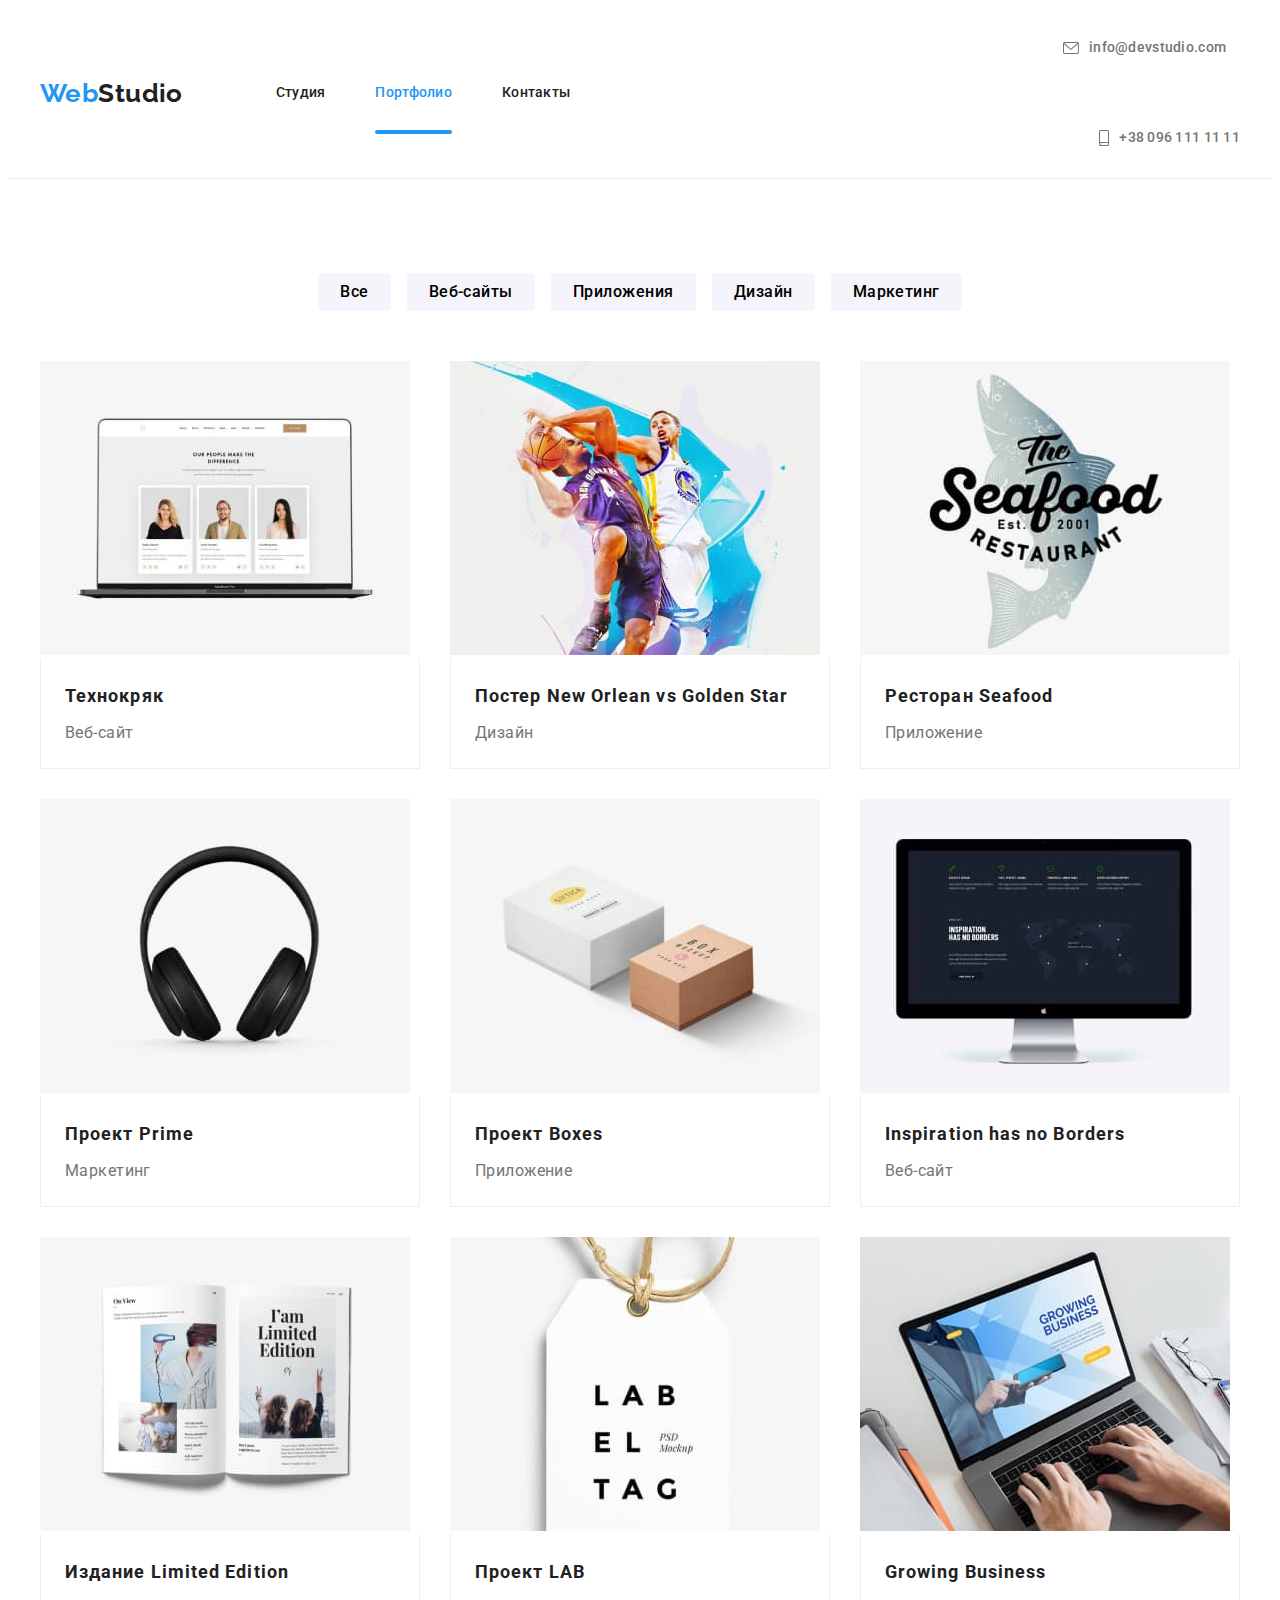
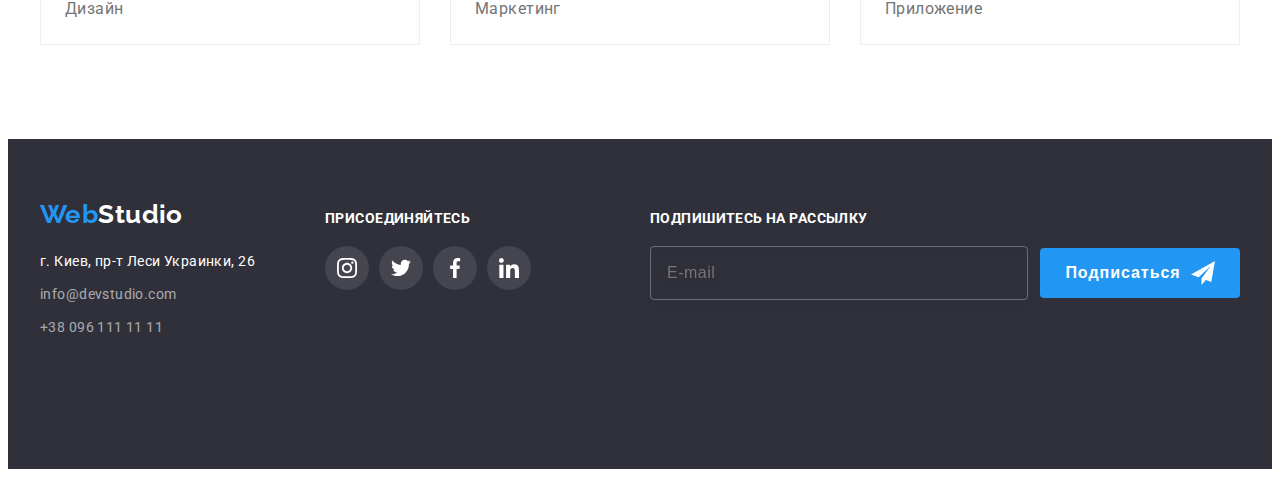
==== commit 906f5c46: "Update portfolio.html" ====
--- a/portfolio.html
+++ b/portfolio.html
@@ -62,6 +62,92 @@
             </a>
           </li>
         </ul>
+        <button type="button" class="mobmenu-btn-open">
+          <svg class="menu-btn__open" width="40" height="40">
+            <use href="./images/icons.svg#icon-menu_40px"></use>
+          </svg>
+        </button>
+        <div class="mobmenu is-hidden">
+          <div class="mob-container">
+            <div class="mobmenu-top">
+              <button type="button" class="mobmenu-btn-close">
+                <svg
+                  class="mobmenu-btn__close"
+                  width="40"
+                  height="40"
+                  aria-label="Перекрючатель мобильного меню"
+                >
+                  <use href="./images/icons.svg#icon-close_40px"></use>
+                </svg>
+              </button>
+              <ul class="mobmenu-nav list">
+                <li class="mobmenu-nav__item">
+                  <a href="./index.html" class="mobmenu-nav__link link mobmenu-nav__link--current"
+                    >Студия</a
+                  >
+                </li>
+                <li class="mobmenu-nav__item">
+                  <a href="./portfolio.html" class="mobmenu-nav__link link">Портфолио</a>
+                </li>
+                <li class="mobmenu-nav__item">
+                  <a href="./index.html" class="mobmenu-nav__link link">Контакты</a>
+                </li>
+              </ul>
+            </div>
+            <div class="mobmenu-bottom">
+              <ul class="list mobmenu-contacts">
+                <li class="mobmenu-contacts__tel">
+                  <a href="tel:+380961111111" class="mobmenu-contacts__link link">
+                    +38 096 111 11 11</a
+                  >
+                </li>
+                <li class="mobmenu-contacts__mail">
+                  <a href="mailto:info@devstudio.com" class="mobmenu-contacts__link link">
+                    info@devstudio.com</a
+                  >
+                </li>
+              </ul>
+              <ul class="mob-soc list">
+                <li class="mob-soc__item">
+                  <a
+                    href="#"
+                    class="mob-soc__link link"
+                    target="_blank"
+                    rel="noopener nofollow noreferrer"
+                    >Instagram</a
+                  >
+                </li>
+                <li class="mob-soc__item">
+                  <a
+                    href="#"
+                    class="mob-soc__link link"
+                    target="_blank"
+                    rel="noopener nofollow noreferrer"
+                    >Twitter</a
+                  >
+                </li>
+                <li class="mob-soc__item">
+                  <a
+                    href="#"
+                    class="mob-soc__link link"
+                    target="_blank"
+                    rel="noopener nofollow noreferrer"
+                    >Facebook</a
+                  >
+                </li>
+                <li class="mob-soc__item">
+                  <a
+                    href="#"
+                    class="mob-soc__link link"
+                    target="_blank"
+                    rel="noopener nofollow noreferrer"
+                    >Linkedin</a
+                  >
+                </li>
+              </ul>
+            </div>
+          </div>
+        </div>
       </div>
     </header>
     <!--------------------Portfolio------------------->
@@ -541,5 +627,6 @@
         </form>
       </div>
     </footer>
+    <script src="./js/mobile-menu.js"></script>
   </body>
 </html>
--- a/css/main.min.css
+++ b/css/main.min.css
@@ -1 +1 @@
-:root{--primary-text-color: #212121;--title-text-color: #212121;--accent-color: #2196f3;--primary-background-color: #ffffff;--text-color: #757575;--white-text-color: #ffffff;--filter-background-color: #f5f4fa;--card-set-gap: 30px;--hero-background-color: #2f303a;--icons-color: #afb1b8;--timing-function: cubic-bezier(0.4, 0, 0.2, 1);--duration: 250ms}.visually-hidden{position:absolute;width:1px;height:1px;margin:-1px;border:0;padding:0;white-space:nowrap;clip-path:inset(100%);clip:rect(0 0 0 0);overflow:hidden}.list{list-style:none;padding:0;margin:0}.link{text-decoration:none;color:inherit}h1,h2,h3,h4,h5,h6,p{margin:0}.img{display:block;max-width:100%;height:auto;width:100%}body{background:var(--primary-background-color);color:var(--primary-text-color);font-family:Roboto,sans-serif;font-size:14px;letter-spacing:.03em}.section-title{margin-bottom:50px;font-weight:700;font-size:36px;line-height:1.17;text-align:center}.container{width:100%;margin:0 auto;padding-left:15px;padding-right:15px}@media screen and (min-width: 480px){.container{width:480px}}@media screen and (min-width: 768px){.container{width:768px}}@media screen and (min-width: 1200px){.container{width:1200px}}.header{border-bottom:1px solid #ececec}.main-nav{display:flex;align-items:center}.main-nav__logo{font-weight:700;font-family:Raleway,sans-serif;font-size:26px;line-height:1.19;color:var(--primary-text-color)}.main-nav__logo .main-nav__lable{color:var(--accent-color)}.site-nav{display:flex;margin-left:93px;font-weight:500;line-height:1.14;letter-spacing:.02em}.site-nav__item+.site-nav__item{margin-left:50px}.site-nav__link{display:block;padding-top:32px;padding-bottom:32px;position:relative;transition-property:color;transition-duration:var(--duration);transition-timing-function:var(--timing-function)}.site-nav__link:hover,.site-nav__link:focus{color:var(--accent-color)}.site-nav__link--current{color:var(--accent-color)}.site-nav__link--current::after{content:"";position:absolute;width:100%;height:4px;left:0;bottom:-1px;background:var(--accent-color);border-radius:2px}.contacts{display:flex;margin-left:auto;font-weight:500;line-height:1.14;letter-spacing:.02em}.contacts__item{display:flex;align-items:center;justify-content:center}.contacts__item+.contacts__item{margin-left:50px}.contacts__link{padding-top:32px;padding-bottom:32px;color:var(--text-color);display:flex;align-items:center;justify-content:center;transition-property:color;transition-duration:var(--duration);transition-timing-function:var(--timing-function)}.contacts__link:hover,.contacts__link:focus{color:var(--accent-color)}.contacts__icon-mail{margin-right:10px;fill:currentColor}.contacts__icon-mail:hover,.contacts__icon-mail:focus{fill:var(--accent-color)}.contacts__icon-tel{margin-right:10px;fill:currentColor}.contacts__icon-tel:hover,.contacts__icon-tel:focus{fill:var(--accent-color)}.hero{padding-top:200px;padding-bottom:200px;max-width:1600px;height:600px;margin-left:auto;margin-right:auto;background-color:var(--hero-background-color);text-align:center;background-image:linear-gradient(rgba(47, 48, 58, 0.4), rgba(47, 48, 58, 0.4)),url(../images/img-hero.jpg);background-repeat:no-repeat;background-position:center;background-size:cover}.hero-title{max-width:696px;margin:0px auto 30px;font-weight:900;font-size:44px;line-height:1.36;color:var(--white-text-color);letter-spacing:.06em;text-transform:uppercase}.hero-button{border-radius:4px;border:none;padding:10px 32px;min-width:200px;box-shadow:0px 4px 4px rgba(0,0,0,.15);font-family:inherit;font-weight:700;font-size:16px;line-height:1.88;letter-spacing:.06em;background-color:var(--accent-color);color:var(--white-text-color);cursor:pointer;transition-property:background-color;transition-duration:var(--duration);transition-timing-function:var(--timing-function)}.hero-button:focus,.hero-button:hover{background-color:#188ce8}.specifics{padding-top:60px;padding-bottom:60px}@media screen and (min-width: 768px){.specifics{padding-top:60px;padding-bottom:60px}}@media screen and (min-width: 1200px){.specifics{padding-top:94px}}.specifics-list{display:flex;flex-wrap:wrap;gap:30px}.specifics-list__item{width:450px}@media screen and (min-width: 768px){.specifics-list__item{width:354px;width:calc((100% - 30px)/2)}}@media screen and (min-width: 1200px){.specifics-list__item{width:270px;width:calc((100% - 90px)/4)}}.specifics-list__item::before{content:"";height:120px;display:block;background-color:var(--filter-background-color);border-radius:4px;margin-bottom:30px}.specifics__icon-antenna::before{background-image:url(../images/icon-antenna.svg);content:"";background-repeat:no-repeat;background-position:center;background-size:auto}.specifics__icon-clock::before{background-image:url(../images/icon-clock.svg);content:"";background-repeat:no-repeat;background-position:center;background-size:auto}.specifics__icon-diagram::before{background-image:url(../images/icon-diagram.svg);content:"";background-repeat:no-repeat;background-position:center;background-size:auto}.specifics__icon-astronaut::before{background-image:url(../images/icon-astronaut.svg);content:"";background-repeat:no-repeat;background-position:center;background-size:auto}.specifics-list__title{margin-bottom:10px;font-weight:700;font-size:14px;line-height:1.14;text-transform:uppercase}.specifics-list__text{margin-bottom:0;font-weight:400;line-height:1.71;color:var(--text-color)}.function{padding-top:94px;padding-bottom:94px}@media screen and (max-width: 1200px){.function{display:none}}.work-list{display:flex}.work-list__item{position:relative;overflow:hidden}.work-list__item+.work-list__item{margin-left:var(--card-set-gap)}.work-list__text{position:absolute;bottom:3px;width:100%;height:70px;background-color:rgba(47,48,58,.8);opacity:1;display:flex;align-items:center;justify-content:center;color:var(--white-text-color);font-weight:700;line-height:1.1428571429;text-transform:uppercase;transform:translateX(0);transition-property:transform;transition-duration:var(--duration);transition-timing-function:linear;transition-delay:260ms}.work-list__text:hover,.work-list__text:focus{transform:translateX(-100%)}.team{background-color:#f5f4fa;padding-top:60px;padding-bottom:60px}@media screen and (min-width: 768px){.team{background-color:#f5f4fa;padding-top:60px;padding-bottom:60px}}@media screen and (min-width: 1200px){.team{background-color:#f5f4fa;padding-top:94px;padding-bottom:94px}}.team-list{display:flex;flex-wrap:wrap;gap:30px}.team-list__item{width:450px;background-color:var(--primary-background-color);box-shadow:0px 1px 3px rgba(0,0,0,.12),0px 1px 1px rgba(0,0,0,.14),0px 2px 1px rgba(0,0,0,.2);border-radius:0px 0px 4px 4px}@media screen and (min-width: 768px){.team-list__item{width:354px;width:calc((100% - 30px)/2);background-color:var(--primary-background-color);box-shadow:0px 1px 3px rgba(0,0,0,.12),0px 1px 1px rgba(0,0,0,.14),0px 2px 1px rgba(0,0,0,.2);border-radius:0px 0px 4px 4px}}@media screen and (min-width: 1200px){.team-list__item{width:270px;width:calc((100% - 90px)/4);background-color:var(--primary-background-color);box-shadow:0px 1px 3px rgba(0,0,0,.12),0px 1px 1px rgba(0,0,0,.14),0px 2px 1px rgba(0,0,0,.2);border-radius:0px 0px 4px 4px}}.data-team{padding-top:30px;padding-bottom:24px}@media screen and (min-width: 768px){.data-team{padding-top:30px;padding-bottom:24px}}@media screen and (min-width: 1200px){.data-team{padding-top:30px;padding-bottom:30px}}.data-team__title{margin-bottom:10px;font-weight:500;font-size:16px;line-height:1.19;text-align:center}.data-team__text{margin-bottom:16px;font-size:16px;line-height:1.19;text-align:center;color:var(--text-color)}.soc-profile{display:flex;justify-content:center}.soc-profile__item{width:44px;height:44px;margin-right:10px}.soc-profile__item:last-child{margin-right:0}.soc-profile__link{display:flex;align-items:center;justify-content:center;width:100%;height:100%;background-color:var(--primary-background-color);border-radius:50%;color:var(--icons-color);transition-property:background-color,color;transition-duration:var(--duration);transition-timing-function:var(--timing-function)}.soc-profile__link:hover,.soc-profile__link:focus{background-color:var(--accent-color);color:var(--white-text-color)}.soc-profile__icon{fill:currentColor}.customers{padding-top:60px;padding-bottom:60px}@media screen and (min-width: 768px){.customers{padding-top:60px;padding-bottom:60px}}@media screen and (min-width: 1200px){.customers{padding-top:94px;padding-bottom:94px}}.customers-list{display:flex;flex-wrap:wrap;gap:30px}.customers-list__item{width:calc((100% - 30px)/2)}@media screen and (min-width: 768px){.customers-list__item{width:calc((100% - 60px)/3)}}@media screen and (min-width: 1200px){.customers-list__item{width:calc((100% - 150px)/6)}}.customers-list__link{display:flex;justify-content:center;align-items:center;width:170px;height:92px;color:var(--icons-color);border:1px solid var(--icons-color);border-radius:4px;transition-property:border-color,color;transition-duration:var(--duration);transition-timing-function:var(--timing-function)}.customers-list__link:hover,.customers-list__link:focus{border-color:var(--accent-color);color:var(--accent-color)}.customers-list__icon{fill:currentColor}.customers-list__icon:hover,.customers-list__icon:focus{fill:var(--accent-color)}.bottons-list{display:flex;flex-wrap:wrap;gap:15px 8px;margin-bottom:40px;background-color:var(--primary-background-color)}@media screen and (min-width: 768px){.bottons-list{margin-bottom:30px;display:flex;justify-content:center}}@media screen and (min-width: 1200px){.bottons-list{margin-bottom:50px;display:flex;justify-content:center}}@media screen and (min-width: 768px){.bottons-list__item+.bottons-list__item{margin-left:8px}}@media screen and (min-width: 1200px){.bottons-list__item+.bottons-list__item{margin-left:8px}}.bottons-list__filter{padding:6px 22px;border-radius:4px;border:none;font-family:inherit;font-weight:500;font-size:16px;line-height:1.63;text-align:center;letter-spacing:.03em;background-color:var(--filter-background-color);cursor:pointer;transition-property:background-color,color,box-shadow;transition-duration:var(--duration);transition-timing-function:var(--timing-function)}.bottons-list__filter:focus,.bottons-list__filter:hover{background-color:var(--accent-color);color:var(--white-text-color);box-shadow:0px 3px 1px rgba(0,0,0,.1),0px 1px 2px rgba(0,0,0,.08),0px 2px 2px rgba(0,0,0,.12)}.bottons-list__filter--current{background-color:var(--accent-color);color:var(--white-text-color);box-shadow:0px 3px 1px rgba(0,0,0,.1),0px 1px 2px rgba(0,0,0,.08),0px 2px 2px rgba(0,0,0,.12)}.portfolio{padding-top:60px;padding-bottom:60px}@media screen and (min-width: 768px){.portfolio{padding-top:60px;padding-bottom:60px}}@media screen and (min-width: 1200px){.portfolio{padding-top:94px;padding-bottom:94px}}.card-set{display:flex;flex-wrap:wrap;gap:30px}@media screen and (min-width: 768px){.card-set__item{width:calc((100% - 30px)/2)}}@media screen and (min-width: 1200px){.card-set__item{width:calc((100% - 60px)/3)}}.card-set__link{display:block}.card-set__link:hover,.card-set__link:focus{box-shadow:0px 1px 1px rgba(0,0,0,.12),0px 4px 4px rgba(0,0,0,.06),1px 4px 6px rgba(0,0,0,.16)}.card-thumb{position:relative;overflow:hidden}.card-thumb__text{display:flex;position:absolute;top:0;left:0;width:100%;height:101%;padding:63px 24px;color:var(--white-text-color);background-color:rgba(33,150,243,.9);opacity:1;font-size:18px;line-height:1.5555555556;transform:translateY(100%);transition-property:transform,box-shadow;transition-duration:var(--duration);transition-timing-function:var(--timing-function)}.card-set__item:hover .card-thumb__text,.card-set__item:focus .card-thumb__text{transform:translateY(0)}.data-gallery{border:1px solid #eee;border-top:none;padding:20px 24px 20px 24px}.data-gallery__title{margin-bottom:4px;font-weight:700;font-size:18px;line-height:2;letter-spacing:.06em}.data-gallery__text{margin-top:0;font-weight:400;font-size:16px;line-height:1.88;color:var(--text-color)}.footer{background-color:var(--hero-background-color);padding-top:60px;padding-bottom:60px}@media screen and (min-width: 480px){.footer .container{text-align:center}}@media screen and (min-width: 768px){.footer .container{display:flex;flex-wrap:wrap;justify-content:center}}@media screen and (min-width: 1200px){.footer .container{display:flex;align-items:baseline;text-align:left}}.logo{margin-bottom:60px}@media screen and (min-width: 768px){.logo{margin-right:165px}}@media screen and (min-width: 1200px){.logo{margin-right:70px}}.logo__footer{display:inline-block;margin-bottom:20px;font-family:Raleway,sans-serif;font-weight:700;font-size:24px;line-height:1.17}.logo__footer:hover{color:var(--accent-color)}@media screen and (min-width: 1200px){.logo__footer{font-size:26px;line-height:1.19}}.logo__footer .logo__sign{color:var(--accent-color)}.logo__footer .logo__studio{color:var(--white-text-color)}.address-list{display:block;font-style:normal;font-family:"Roboto";font-weight:400;line-height:1.71}.address-list__item{margin-bottom:8px}@media screen and (min-width: 1200px){.address-list__item{margin-bottom:9px}}.address-list__link{color:var(--white-text-color);transition-property:color;transition-duration:var(--duration);transition-timing-function:var(--timing-function)}.address-list__link:hover,.address-list__link:focus{color:var(--accent-color)}.address-list__tel-link{color:rgba(255,255,255,.6);transition-property:color;transition-duration:250ms;transition-timing-function:var(--timing-function)}.address-list__tel-link:hover,.address-list__tel-link:focus{color:var(--accent-color)}.address-list__mail-link{color:rgba(255,255,255,.6);transition-property:color;transition-duration:250ms;transition-timing-function:var(--timing-function)}.address-list__mail-link:hover,.address-list__mail-link:focus{color:var(--accent-color)}.soc-networks{display:block;justify-content:center;margin-bottom:60px}.soc-networks__title,.signup-form__title{display:inline-block;margin-bottom:20px;font-family:"Roboto";font-weight:700;line-height:1.1428571429;letter-spacing:.03em;text-transform:uppercase;color:var(--white-text-color)}.soc-list{display:flex;justify-content:center;margin:0 auto}@media screen and (min-width: 1200px){.soc-list{display:flex;margin:0 auto}}.soc-list__item{width:44px;height:44px;margin-right:10px}.soc-list__item:last-child{margin-right:0}.soc-list__link{display:flex;align-items:center;justify-content:center;width:100%;height:100%;background-color:rgba(255,255,255,.1);border-radius:50%;color:var(--white-text-color);transition-property:background-color;transition-duration:var(--duration);transition-timing-function:var(--timing-function)}.soc-list__link:hover,.soc-list__link:focus{background-color:var(--accent-color);color:var(--white-text-color)}.soc-list__icon,.signup__icon{fill:currentColor}@media screen and (min-width: 1200px){.signup-form{margin-left:auto}}.signup{display:block;text-align:center}@media screen and (min-width: 1200px){.signup{display:flex;align-items:baseline}}.signup__email{min-width:358px;height:50px;border:1px solid rgba(255,255,255,.3);filter:drop-shadow(0px 4px 4px rgba(0, 0, 0, 0.15));border-radius:4px;padding-left:16px;margin-right:12px;outline:none;margin-bottom:20px;background-color:rgba(0,0,0,0);font-size:16px;line-height:1.25;letter-spacing:.03em;color:rgba(255,255,255,.6);cursor:pointer;transition-property:border-color;transition-duration:var(--duration);transition-timing-function:var(--timing-function)}.signup__email:focus,.signup__email:hover{border-color:var(--accent-color)}.signup__btn{align-items:center;justify-content:center;padding:0;width:200px;height:50px;border:none;background-color:var(--accent-color);border-radius:4px;font-weight:700;font-size:16px;line-height:1.875;letter-spacing:.06em;color:var(--white-text-color);cursor:pointer;transition-property:box-shadow,background-color;transition-duration:var(--duration);transition-timing-function:var(--timing-function)}@media screen and (min-width: 1200px){.signup__btn{display:flex}}.signup__btn:focus,.signup__btn:hover{box-shadow:0px 4px 4px rgba(0,0,0,.15);background-color:#188ce8}.signup__icon{margin-left:10px}.backdrop{position:fixed;top:0;width:100vw;height:100vh;background-color:rgba(0,0,0,.2);opacity:1;transition-property:opacity;transition-duration:var(--duration);transition-timing-function:var(--timing-function)}.modal{position:absolute;top:50%;left:50%;transform:translate(-50%, -50%);padding:40px;width:528px;height:581px;background-color:#fff;box-shadow:0px 1px 3px rgba(0,0,0,.12),0px 1px 1px rgba(0,0,0,.14),0px 2px 1px rgba(0,0,0,.2);border-radius:4px;opacity:1;transform:translate(-50%, -50%) scale(1);transition-property:transform,opacity;transition-duration:var(--duration);transition-timing-function:var(--timing-function)}.backdrop.is-hidden .modal{transform:translate(-50%, -50%) scale(0.5);opacity:0}.modal__close-btn{display:flex;justify-content:center;align-items:center;padding:0;background-color:#fff;width:30px;height:30px;border-radius:50%;border:1px solid rgba(0,0,0,.1);position:absolute;top:8px;right:8px;transition-property:fill,border-color;transition-duration:var(--duration);transition-timing-function:var(--timing-function)}.modal__close-btn:hover,.modal__close-btn:focus{fill:var(--accent-color);border-color:var(--accent-color)}.modal__icon-btn{cursor:pointer}textarea{resize:none}input{margin:0}.modal__title{margin-bottom:12px;font-weight:700;font-size:20px;line-height:1.15;text-align:center;letter-spacing:.03em;color:var(--primary-text-color)}.client-form{transition-property:border-color;transition-duration:var(--duration);transition-timing-function:var(--timing-function)}.client-name{position:relative;display:flex;flex-direction:column;margin-bottom:10px;transition-property:border-color;transition-duration:var(--duration);transition-timing-function:var(--timing-function)}.client-name__label{margin-bottom:4px;font-size:12px;line-height:1.1666666667;letter-spacing:.01em;color:var(--text-color)}.client-name__form{margin:0;padding-left:42px;height:40px;border:1px solid rgba(33,33,33,.2);border-radius:4px;outline:none;transition-property:border-color,fill;transition-duration:var(--duration);transition-timing-function:var(--timing-function)}.client-name:focus-within .client-name__form,.client-name:hover .client-name__form{border:1px solid var(--accent-color)}.client-name__icon{position:absolute;top:50%;left:12px;fill:var(--primary-text-color);transition-property:fill;transition-duration:var(--duration);transition-timing-function:var(--timing-function)}.client-name:focus-within .client-name__icon,.client-name:hover .client-name__icon{fill:var(--accent-color)}.client-tel{position:relative;display:flex;flex-direction:column;margin-bottom:10px}.client-tel__label{margin-bottom:4px;font-size:12px;line-height:1.1666666667;letter-spacing:.01em;color:var(--text-color)}.client-tel__form{margin:0;padding-left:42px;height:40px;border:1px solid rgba(33,33,33,.2);border-radius:4px;outline:none;transition-property:border-color,fill;transition-duration:var(--duration);transition-timing-function:var(--timing-function)}.client-tel:focus-within .client-tel__form,.client-tel:hover .client-tel__form{border:1px solid var(--accent-color)}.client-tel__icon{position:absolute;top:50%;left:12px;fill:var(--primary-text-color);transition-property:fill;transition-duration:var(--duration);transition-timing-function:var(--timing-function)}.client-tel:focus-within .client-tel__icon,.client-tel:hover .client-tel__icon{fill:var(--accent-color)}.client-mail{position:relative;display:flex;flex-direction:column;margin-bottom:10px}.client-mail__label{margin-bottom:4px;font-size:12px;line-height:1.1666666667;letter-spacing:.01em;color:var(--text-color)}.client-mail__form{margin:0;padding-left:42px;height:40px;border:1px solid rgba(33,33,33,.2);border-radius:4px;outline:none;transition-property:border-color,fill;transition-duration:var(--duration);transition-timing-function:var(--timing-function)}.client-mail:focus-within .client-mail__form,.client-mail:hover .client-mail__form{border:1px solid var(--accent-color)}.client-mail__icon{position:absolute;top:50%;left:12px;fill:var(--primary-text-color);transition-property:fill;transition-duration:var(--duration);transition-timing-function:var(--timing-function)}.client-mail:focus-within .client-mail__icon,.client-mail:hover .client-mail__icon{fill:var(--accent-color)}.client-msg{position:relative;display:flex;flex-direction:column;margin-bottom:20px}.client-msg__label{margin-bottom:4px;font-size:12px;line-height:1.1666666667;letter-spacing:.01em;color:var(--text-color)}.client-msg__form{margin:0;height:120px;padding:12px 16px;border:1px solid rgba(33,33,33,.2);border-radius:4px;outline:none;transition-property:border-color;transition-duration:var(--duration);transition-timing-function:var(--timing-function)}.client-msg__form:focus,.client-msg__form:hover{border-color:var(--accent-color)}.client-msg__form::placeholder{font-size:12px;line-height:1.1666666667;letter-spacing:.01em;color:rgba(117,117,117,.5)}.form-deal{display:flex;align-items:center;margin-bottom:30px}.form-deal__icon{display:inline-block;width:15px;height:16px;border:1px solid rgba(33,33,33,.2);border-radius:2px;margin-right:9px}.form-deal__checkbox:checked+.form-deal__icon{border-color:var(--accent-color);background-color:var(--accent-color);background-image:url(../images/icon-check.svg);background-repeat:no-repeat;background-position:center;background-size:auto;background-origin:border-box}.form-deal__text{margin-right:5px}.form-deal__link{color:var(--accent-color)}.client-form__btn{display:block;margin:0 auto;border-radius:4px;border:none;padding:10px 55px;min-width:200px;font-family:inherit;font-weight:700;font-size:16px;line-height:1.88;letter-spacing:.06em;background-color:#188ce8;color:var(--white-text-color);cursor:pointer;transition-property:box-shadow;transition-duration:var(--duration);transition-timing-function:var(--timing-function)}.client-form__btn:focus,.client-form__btn:hover{box-shadow:0px 4px 4px rgba(0,0,0,.15)}.is-hidden{opacity:0;pointer-events:none}/*# sourceMappingURL=main.min.css.map */+:root{--primary-text-color: #212121;--title-text-color: #212121;--accent-color: #2196f3;--primary-background-color: #ffffff;--text-color: #757575;--white-text-color: #ffffff;--filter-background-color: #f5f4fa;--card-set-gap: 30px;--hero-background-color: #2f303a;--icons-color: #afb1b8;--timing-function: cubic-bezier(0.4, 0, 0.2, 1);--duration: 250ms}.visually-hidden{position:absolute;width:1px;height:1px;margin:-1px;border:0;padding:0;white-space:nowrap;clip-path:inset(100%);clip:rect(0 0 0 0);overflow:hidden}.list{list-style:none;padding:0;margin:0}.link{text-decoration:none;color:inherit}h1,h2,h3,h4,h5,h6,p{margin:0}.img{display:block;max-width:100%;height:auto}body{background:var(--primary-background-color);color:var(--primary-text-color);font-family:Roboto,sans-serif;font-size:14px;letter-spacing:.03em}.section-title{margin-bottom:50px;font-weight:700;font-size:36px;line-height:1.17;text-align:center}.container{width:100%;margin:0 auto;padding-left:15px;padding-right:15px}@media screen and (min-width: 480px){.container{width:480px}}@media screen and (min-width: 768px){.container{width:768px}}@media screen and (min-width: 1200px){.container{width:1200px}}.header{border-bottom:1px solid #ececec}.main-nav{display:flex;align-items:center;justify-content:space-between;min-height:60px}@media screen and (min-width: 768px){.main-nav{display:flex;align-items:center}}@media screen and (min-width: 1200px){.main-nav{display:flex;align-items:center}}.main-nav__logo{font-weight:700;font-family:Raleway,sans-serif;font-size:24px;line-height:1.17;color:var(--primary-text-color)}@media screen and (min-width: 768px){.main-nav__logo{font-weight:700;font-family:Raleway,sans-serif;font-size:24px;line-height:1.17;color:var(--primary-text-color)}}@media screen and (min-width: 1200px){.main-nav__logo{font-weight:700;font-family:Raleway,sans-serif;font-size:26px;line-height:1.19;color:var(--primary-text-color)}}.main-nav__logo .main-nav__lable{color:var(--accent-color)}.site-nav{display:none}@media screen and (min-width: 768px){.site-nav{display:flex;margin-left:88px;font-weight:500;line-height:1.14;letter-spacing:.02em}}@media screen and (min-width: 1200px){.site-nav{display:flex;margin-left:93px;font-weight:500;line-height:1.14;letter-spacing:.02em}}.site-nav__item+.site-nav__item{margin-left:50px}.site-nav__link{display:block;padding-top:32px;padding-bottom:32px;position:relative;transition-property:color;transition-duration:var(--duration);transition-timing-function:var(--timing-function)}.site-nav__link:hover,.site-nav__link:focus{color:var(--accent-color)}.site-nav__link--current{color:var(--accent-color)}.site-nav__link--current::after{content:"";position:absolute;width:100%;height:4px;left:0;bottom:-1px;background:var(--accent-color);border-radius:2px}.contacts{display:none}@media screen and (min-width: 768px){.contacts{display:flex;flex-direction:column;font-weight:500;line-height:1.14;letter-spacing:.02em}}@media screen and (min-width: 1200px){.contacts{display:flex;margin-left:auto;font-weight:500;line-height:1.14;letter-spacing:.02em}}@media screen and (min-width: 768px){.contacts__item{display:flex;align-items:center;justify-content:center}}@media screen and (min-width: 1200px){.contacts__item{display:flex;align-items:center;justify-content:center}.contacts__item+.contacts__item{margin-left:50px}}.contacts__item:not(:last-child){margin-bottom:10px}.contacts__link{color:var(--text-color);display:flex;align-items:center;justify-content:center;transition-property:color;transition-duration:var(--duration);transition-timing-function:var(--timing-function)}@media screen and (min-width: 1200px){.contacts__link{padding-top:32px;padding-bottom:32px}}.contacts__link:hover,.contacts__link:focus{color:var(--accent-color)}.contacts__icon-mail{margin-right:10px;fill:currentColor}.contacts__icon-mail:hover,.contacts__icon-mail:focus{fill:var(--accent-color)}.contacts__icon-tel{margin-right:10px;fill:currentColor}.contacts__icon-tel:hover,.contacts__icon-tel:focus{fill:var(--accent-color)}.mobmenu-btn-open{display:flex;justify-content:center;align-items:center;padding:0;margin-bottom:15px;border:none;background-color:rgba(0,0,0,0);width:40px;height:40px;position:absolute;top:10px;right:15px}.mobmenu-btn-open:hover,.mobmenu-btn-open:focus{fill:var(--accent-color)}@media screen and (min-width: 768px){.mobmenu-btn-open{display:none}}@media screen and (min-width: 1200px){.mobmenu-btn-open{display:none}}.mobmenu{position:fixed;top:0;left:0;z-index:1;background-color:var(--primary-background-color);width:100vw;height:100vw;padding-top:10px;padding-bottom:48px}.mobmenu .mob-container{display:flex;flex-direction:column;justify-content:space-between;height:100%;overflow-y:auto}.mobmenu-btn-close{display:flex;justify-content:center;align-items:center;padding:0;margin-bottom:15px;background-color:#fff;width:40px;height:40px;border-radius:50%;border:1px solid rgba(0,0,0,.1);position:absolute;top:10px;right:15px;transition-property:fill,border-color;transition-duration:var(--duration);transition-timing-function:var(--timing-function)}.mobmenu-btn-close:hover,.mobmenu-btn-close:focus{fill:var(--accent-color);border-color:var(--accent-color)}.mobmenu-nav{margin-left:40px;margin-bottom:30px;font-weight:500;font-size:40px;line-height:1.18;letter-spacing:.02em}.mobmenu-nav__item:not(:last-child){margin-bottom:32px}.mobmenu-nav__link{transition-property:color;transition-duration:var(--duration);transition-timing-function:var(--timing-function)}.mobmenu-nav__link:hover,.mobmenu-nav__link:focus{color:var(--accent-color)}.mobmenu-nav__link--current{color:var(--accent-color)}.mobmenu-contacts{margin-left:40px;margin-bottom:64px}.mobmenu-contacts__tel{margin-bottom:32px;font-weight:500;font-size:34px;line-height:1.18;letter-spacing:.02em;color:var(--accent-color)}.mobmenu-contacts__mail{font-weight:500;font-size:24px;line-height:1.17;letter-spacing:.02em;color:var(--text-color);transition-property:color;transition-duration:var(--duration);transition-timing-function:var(--timing-function)}.mobmenu-contacts__mail:hover,.mobmenu-contacts__mail:focus{color:var(--accent-color)}.mob-soc{display:flex;margin-left:40px}.mob-soc__item:not(:last-child){margin-right:10px;padding-right:10px;border-right:1px solid rgba(33,33,33,.2)}.mob-soc__link{display:block;font-weight:500;font-size:18px;line-height:1.22;letter-spacing:.02em;text-align:center;color:var(--accent-color)}.hero{padding-top:118px;padding-bottom:118px;max-width:480px;height:400px;margin-left:auto;margin-right:auto;background-color:var(--hero-background-color);text-align:center;background-image:linear-gradient(rgba(47, 48, 58, 0.4), rgba(47, 48, 58, 0.4)),url(../images/mobile/heromob@1x.jpg);background-repeat:no-repeat;background-position:center;background-size:cover}@media(min-device-pixel-ratio: 2),(min-resolution: 192dpi),(min-resolution: 2dppx){.hero{background-image:linear-gradient(rgba(47, 48, 58, 0.4), rgba(47, 48, 58, 0.4)),url(../images/mobile/heromob@2x.jpg);background-repeat:no-repeat;background-position:center;background-size:cover}}@media screen and (min-width: 768px){.hero{padding-top:118px;padding-bottom:118px;max-width:768px;height:400px;margin-left:auto;margin-right:auto;background-color:var(--hero-background-color);text-align:center;background-image:linear-gradient(rgba(47, 48, 58, 0.4), rgba(47, 48, 58, 0.4)),url(../images/tablet/herotab@1x.jpg);background-repeat:no-repeat;background-position:center;background-size:cover}}@media screen and (min-width: 768px)and (min-device-pixel-ratio: 2),screen and (min-width: 768px)and (min-resolution: 192dpi),screen and (min-width: 768px)and (min-resolution: 2dppx){.hero{background-image:linear-gradient(rgba(47, 48, 58, 0.4), rgba(47, 48, 58, 0.4)),url(../images/tablet/herotab@2x.jpg);background-repeat:no-repeat;background-position:center;background-size:cover}}@media screen and (min-width: 1200px){.hero{padding-top:200px;padding-bottom:200px;max-width:1600px;height:600px;margin-left:auto;margin-right:auto;background-color:var(--hero-background-color);text-align:center;background-image:linear-gradient(rgba(47, 48, 58, 0.4), rgba(47, 48, 58, 0.4)),url(../images/desktop/herodesktop@1x.jpg);background-repeat:no-repeat;background-position:center;background-size:cover}}@media screen and (min-width: 1200px)and (min-device-pixel-ratio: 2),screen and (min-width: 1200px)and (min-resolution: 192dpi),screen and (min-width: 1200px)and (min-resolution: 2dppx){.hero{background-image:linear-gradient(rgba(47, 48, 58, 0.4), rgba(47, 48, 58, 0.4)),url(../images/desktop/herodesktop@2x.jpg);background-repeat:no-repeat;background-position:center;background-size:cover}}.hero-title{max-width:360px;margin:0px auto 30px;font-weight:900;font-size:26px;line-height:1.62;color:var(--white-text-color);letter-spacing:.06em;text-transform:uppercase}@media screen and (min-width: 768px){.hero-title{max-width:360px;margin:0px auto 30px;font-weight:900;font-size:26px;line-height:1.62;color:var(--white-text-color);letter-spacing:.06em;text-transform:uppercase}}@media screen and (min-width: 1200px){.hero-title{max-width:696px;margin:0px auto 30px;font-weight:900;font-size:44px;line-height:1.36;color:var(--white-text-color);letter-spacing:.06em;text-transform:uppercase}}.hero-button{border-radius:4px;border:none;padding:10px 32px;min-width:200px;box-shadow:0px 4px 4px rgba(0,0,0,.15);font-family:inherit;font-weight:700;font-size:16px;line-height:1.88;letter-spacing:.06em;background-color:var(--accent-color);color:var(--white-text-color);cursor:pointer;transition-property:background-color;transition-duration:var(--duration);transition-timing-function:var(--timing-function)}.hero-button:focus,.hero-button:hover{background-color:#188ce8}@media screen and (min-width: 768px){.hero-button{border-radius:4px;border:none;padding:10px 32px;min-width:200px;box-shadow:0px 4px 4px rgba(0,0,0,.15);font-family:inherit;font-weight:700;font-size:16px;line-height:1.88;letter-spacing:.06em;background-color:var(--accent-color);color:var(--white-text-color);cursor:pointer;transition-property:background-color;transition-duration:var(--duration);transition-timing-function:var(--timing-function)}.hero-button:focus,.hero-button:hover{background-color:#188ce8}}@media screen and (min-width: 1200px){.hero-button{border-radius:4px;border:none;padding:10px 32px;min-width:200px;box-shadow:0px 4px 4px rgba(0,0,0,.15);font-family:inherit;font-weight:700;font-size:16px;line-height:1.88;letter-spacing:.06em;background-color:var(--accent-color);color:var(--white-text-color);cursor:pointer;transition-property:background-color;transition-duration:var(--duration);transition-timing-function:var(--timing-function)}.hero-button:focus,.hero-button:hover{background-color:#188ce8}}.specifics{padding-top:60px;padding-bottom:60px}@media screen and (min-width: 768px){.specifics{padding-top:60px;padding-bottom:60px}}@media screen and (min-width: 1200px){.specifics{padding-top:94px}}.specifics-list{display:flex;flex-wrap:wrap;gap:30px}.specifics-list__item{width:450px}@media screen and (min-width: 768px){.specifics-list__item{width:354px;width:calc((100% - 30px)/2)}}@media screen and (min-width: 1200px){.specifics-list__item{width:270px;width:calc((100% - 90px)/4)}}.specifics-list__item::before{content:"";height:120px;display:block;background-color:var(--filter-background-color);border-radius:4px;margin-bottom:30px}.specifics__icon-antenna::before{background-image:url(../images/icon-antenna.svg);content:"";background-repeat:no-repeat;background-position:center;background-size:auto}.specifics__icon-clock::before{background-image:url(../images/icon-clock.svg);content:"";background-repeat:no-repeat;background-position:center;background-size:auto}.specifics__icon-diagram::before{background-image:url(../images/icon-diagram.svg);content:"";background-repeat:no-repeat;background-position:center;background-size:auto}.specifics__icon-astronaut::before{background-image:url(../images/icon-astronaut.svg);content:"";background-repeat:no-repeat;background-position:center;background-size:auto}.specifics-list__title{margin-bottom:10px;font-weight:700;font-size:14px;line-height:1.14;text-transform:uppercase}.specifics-list__text{margin-bottom:0;font-weight:400;line-height:1.71;color:var(--text-color)}.function{padding-top:94px;padding-bottom:94px}@media screen and (max-width: 1200px){.function{display:none}}.work-list{display:flex}.work-list__item{position:relative;overflow:hidden}.work-list__item+.work-list__item{margin-left:var(--card-set-gap)}.work-list__text{position:absolute;bottom:3px;width:100%;height:70px;background-color:rgba(47,48,58,.8);opacity:1;display:flex;align-items:center;justify-content:center;color:var(--white-text-color);font-weight:700;line-height:1.1428571429;text-transform:uppercase;transform:translateX(0);transition-property:transform;transition-duration:var(--duration);transition-timing-function:linear;transition-delay:260ms}.work-list__text:hover,.work-list__text:focus{transform:translateX(-100%)}.team{background-color:#f5f4fa;padding-top:60px;padding-bottom:60px}@media screen and (min-width: 768px){.team{background-color:#f5f4fa;padding-top:60px;padding-bottom:60px}}@media screen and (min-width: 1200px){.team{background-color:#f5f4fa;padding-top:94px;padding-bottom:94px}}.team-list{display:flex;flex-wrap:wrap;gap:30px}.team-list__item{width:450px;background-color:var(--primary-background-color);box-shadow:0px 1px 3px rgba(0,0,0,.12),0px 1px 1px rgba(0,0,0,.14),0px 2px 1px rgba(0,0,0,.2);border-radius:0px 0px 4px 4px}@media screen and (min-width: 768px){.team-list__item{width:354px;width:calc((100% - 30px)/2);background-color:var(--primary-background-color);box-shadow:0px 1px 3px rgba(0,0,0,.12),0px 1px 1px rgba(0,0,0,.14),0px 2px 1px rgba(0,0,0,.2);border-radius:0px 0px 4px 4px}}@media screen and (min-width: 1200px){.team-list__item{width:270px;width:calc((100% - 90px)/4);background-color:var(--primary-background-color);box-shadow:0px 1px 3px rgba(0,0,0,.12),0px 1px 1px rgba(0,0,0,.14),0px 2px 1px rgba(0,0,0,.2);border-radius:0px 0px 4px 4px}}.data-team{padding-top:30px;padding-bottom:24px}@media screen and (min-width: 768px){.data-team{padding-top:30px;padding-bottom:24px}}@media screen and (min-width: 1200px){.data-team{padding-top:30px;padding-bottom:30px}}.data-team__title{margin-bottom:10px;font-weight:500;font-size:16px;line-height:1.19;text-align:center}.data-team__text{margin-bottom:16px;font-size:16px;line-height:1.19;text-align:center;color:var(--text-color)}.soc-profile{display:flex;justify-content:center}.soc-profile__item{width:44px;height:44px;margin-right:10px}.soc-profile__item:last-child{margin-right:0}.soc-profile__link{display:flex;align-items:center;justify-content:center;width:100%;height:100%;background-color:var(--primary-background-color);border-radius:50%;color:var(--icons-color);transition-property:background-color,color;transition-duration:var(--duration);transition-timing-function:var(--timing-function)}.soc-profile__link:hover,.soc-profile__link:focus{background-color:var(--accent-color);color:var(--white-text-color)}.soc-profile__icon{fill:currentColor}.customers{padding-top:60px;padding-bottom:60px}@media screen and (min-width: 768px){.customers{padding-top:60px;padding-bottom:60px}}@media screen and (min-width: 1200px){.customers{padding-top:94px;padding-bottom:94px}}.customers-list{display:flex;flex-wrap:wrap;gap:30px}.customers-list__item{width:calc((100% - 30px)/2)}@media screen and (min-width: 768px){.customers-list__item{width:calc((100% - 60px)/3)}}@media screen and (min-width: 1200px){.customers-list__item{width:calc((100% - 150px)/6)}}.customers-list__link{display:flex;justify-content:center;align-items:center;width:170px;height:92px;color:var(--icons-color);border:1px solid var(--icons-color);border-radius:4px;transition-property:border-color,color;transition-duration:var(--duration);transition-timing-function:var(--timing-function)}.customers-list__link:hover,.customers-list__link:focus{border-color:var(--accent-color);color:var(--accent-color)}.customers-list__icon{fill:currentColor}.customers-list__icon:hover,.customers-list__icon:focus{fill:var(--accent-color)}.bottons-list{display:flex;flex-wrap:wrap;gap:15px 8px;margin-bottom:40px;background-color:var(--primary-background-color)}@media screen and (min-width: 768px){.bottons-list{margin-bottom:30px;display:flex;justify-content:center}}@media screen and (min-width: 1200px){.bottons-list{margin-bottom:50px;display:flex;justify-content:center}}@media screen and (min-width: 768px){.bottons-list__item+.bottons-list__item{margin-left:8px}}@media screen and (min-width: 1200px){.bottons-list__item+.bottons-list__item{margin-left:8px}}.bottons-list__filter{padding:6px 22px;border-radius:4px;border:none;font-family:inherit;font-weight:500;font-size:16px;line-height:1.63;text-align:center;letter-spacing:.03em;background-color:var(--filter-background-color);cursor:pointer;transition-property:background-color,color,box-shadow;transition-duration:var(--duration);transition-timing-function:var(--timing-function)}.bottons-list__filter:focus,.bottons-list__filter:hover{background-color:var(--accent-color);color:var(--white-text-color);box-shadow:0px 3px 1px rgba(0,0,0,.1),0px 1px 2px rgba(0,0,0,.08),0px 2px 2px rgba(0,0,0,.12)}.bottons-list__filter--current{background-color:var(--accent-color);color:var(--white-text-color);box-shadow:0px 3px 1px rgba(0,0,0,.1),0px 1px 2px rgba(0,0,0,.08),0px 2px 2px rgba(0,0,0,.12)}.portfolio{padding-top:60px;padding-bottom:60px}@media screen and (min-width: 768px){.portfolio{padding-top:60px;padding-bottom:60px}}@media screen and (min-width: 1200px){.portfolio{padding-top:94px;padding-bottom:94px}}.card-set{display:flex;flex-wrap:wrap;gap:30px}.card-set__item{width:450px;height:100%}@media screen and (min-width: 768px){.card-set__item{width:354px;width:calc((100% - 30px)/2)}}@media screen and (min-width: 1200px){.card-set__item{width:370px;width:calc((100% - 60px)/3)}}.card-set__link{display:flex;flex-direction:column}@media screen and (min-width: 1200px){.card-set__link{display:block}.card-set__link:hover,.card-set__link:focus{box-shadow:0px 1px 1px rgba(0,0,0,.12),0px 4px 4px rgba(0,0,0,.06),1px 4px 6px rgba(0,0,0,.16)}}.card-thumb{position:relative;overflow:hidden}.card-thumb__text{display:flex;position:absolute;top:0;left:0;width:100%;height:101%;padding:63px 24px;color:var(--white-text-color);background-color:rgba(33,150,243,.9);opacity:1;font-size:18px;line-height:1.5555555556;transform:translateY(100%);transition-property:transform,box-shadow;transition-duration:var(--duration);transition-timing-function:var(--timing-function)}.card-set__item:hover .card-thumb__text,.card-set__item:focus .card-thumb__text{transform:translateY(0)}.data-gallery{flex-grow:1;border:1px solid #eee;border-top:none;padding:20px 24px 20px 24px}@media screen and (min-width: 768px){.data-gallery{border:1px solid #eee;border-top:none;padding:20px 24px 20px 24px}}.data-gallery__title{margin-bottom:4px;font-weight:700;font-size:18px;line-height:2;letter-spacing:.06em}.data-gallery__text{margin-top:0;font-weight:400;font-size:16px;line-height:1.88;color:var(--text-color)}.footer{background-color:var(--hero-background-color);padding-top:60px;padding-bottom:60px}@media screen and (min-width: 480px){.footer .container{text-align:center}}@media screen and (min-width: 768px){.footer .container{display:flex;flex-wrap:wrap;justify-content:center}}@media screen and (min-width: 1200px){.footer .container{display:flex;align-items:baseline;text-align:left}}.logo{margin-bottom:60px}@media screen and (min-width: 768px){.logo{margin-right:165px}}@media screen and (min-width: 1200px){.logo{margin-right:70px}}.logo__footer{display:inline-block;margin-bottom:20px;font-family:Raleway,sans-serif;font-weight:700;font-size:24px;line-height:1.17}.logo__footer:hover{color:var(--accent-color)}@media screen and (min-width: 1200px){.logo__footer{font-size:26px;line-height:1.19}}.logo__footer .logo__sign{color:var(--accent-color)}.logo__footer .logo__studio{color:var(--white-text-color)}.address-list{display:block;font-style:normal;font-family:"Roboto";font-weight:400;line-height:1.71}.address-list__item{margin-bottom:8px}@media screen and (min-width: 1200px){.address-list__item{margin-bottom:9px}}.address-list__link{color:var(--white-text-color);transition-property:color;transition-duration:var(--duration);transition-timing-function:var(--timing-function)}.address-list__link:hover,.address-list__link:focus{color:var(--accent-color)}.address-list__tel-link{color:rgba(255,255,255,.6);transition-property:color;transition-duration:250ms;transition-timing-function:var(--timing-function)}.address-list__tel-link:hover,.address-list__tel-link:focus{color:var(--accent-color)}.address-list__mail-link{color:rgba(255,255,255,.6);transition-property:color;transition-duration:250ms;transition-timing-function:var(--timing-function)}.address-list__mail-link:hover,.address-list__mail-link:focus{color:var(--accent-color)}.soc-networks{display:block;justify-content:center;margin-bottom:60px}.soc-networks__title,.signup-form__title{display:inline-block;margin-bottom:20px;font-family:"Roboto";font-weight:700;line-height:1.1428571429;letter-spacing:.03em;text-transform:uppercase;color:var(--white-text-color)}.soc-list{display:flex;justify-content:center;margin:0 auto}@media screen and (min-width: 1200px){.soc-list{display:flex;margin:0 auto}}.soc-list__item{width:44px;height:44px;margin-right:10px}.soc-list__item:last-child{margin-right:0}.soc-list__link{display:flex;align-items:center;justify-content:center;width:100%;height:100%;background-color:rgba(255,255,255,.1);border-radius:50%;color:var(--white-text-color);transition-property:background-color;transition-duration:var(--duration);transition-timing-function:var(--timing-function)}.soc-list__link:hover,.soc-list__link:focus{background-color:var(--accent-color);color:var(--white-text-color)}.soc-list__icon,.signup__icon{fill:currentColor}@media screen and (min-width: 1200px){.signup-form{margin-left:auto}}.signup{display:block;text-align:center}@media screen and (min-width: 1200px){.signup{display:flex;align-items:baseline}}.signup__email{min-width:358px;height:50px;border:1px solid rgba(255,255,255,.3);filter:drop-shadow(0px 4px 4px rgba(0, 0, 0, 0.15));border-radius:4px;padding-left:16px;margin-right:12px;outline:none;margin-bottom:20px;background-color:rgba(0,0,0,0);font-size:16px;line-height:1.25;letter-spacing:.03em;color:rgba(255,255,255,.6);cursor:pointer;transition-property:border-color;transition-duration:var(--duration);transition-timing-function:var(--timing-function)}.signup__email:focus,.signup__email:hover{border-color:var(--accent-color)}.signup__btn{align-items:center;justify-content:center;padding:0;width:200px;height:50px;border:none;background-color:var(--accent-color);border-radius:4px;font-weight:700;font-size:16px;line-height:1.875;letter-spacing:.06em;color:var(--white-text-color);cursor:pointer;transition-property:box-shadow,background-color;transition-duration:var(--duration);transition-timing-function:var(--timing-function)}@media screen and (min-width: 1200px){.signup__btn{display:flex}}.signup__btn:focus,.signup__btn:hover{box-shadow:0px 4px 4px rgba(0,0,0,.15);background-color:#188ce8}.signup__icon{margin-left:10px}.backdrop{position:fixed;top:0;width:100vw;height:100vh;background-color:rgba(0,0,0,.2);opacity:1;transition-property:opacity;transition-duration:var(--duration);transition-timing-function:var(--timing-function)}.modal{position:absolute;top:50%;left:50%;transform:translate(-50%, -50%);padding:40px;width:450px;height:609px;background-color:#fff;box-shadow:0px 1px 3px rgba(0,0,0,.12),0px 1px 1px rgba(0,0,0,.14),0px 2px 1px rgba(0,0,0,.2);border-radius:4px;opacity:1;transform:translate(-50%, -50%) scale(1);transition-property:transform,opacity;transition-duration:var(--duration);transition-timing-function:var(--timing-function)}.backdrop.is-hidden .modal{transform:translate(-50%, -50%) scale(0.5);opacity:0}@media screen and (min-width: 1200px){.modal{width:528px;height:581px}}.modal__close-btn{display:flex;justify-content:center;align-items:center;padding:0;background-color:#fff;width:30px;height:30px;border-radius:50%;border:1px solid rgba(0,0,0,.1);position:absolute;top:8px;right:8px;transition-property:fill,border-color;transition-duration:var(--duration);transition-timing-function:var(--timing-function)}.modal__close-btn:hover,.modal__close-btn:focus{fill:var(--accent-color);border-color:var(--accent-color)}.modal__icon-btn{cursor:pointer}textarea{resize:none}input{margin:0}.modal__title{margin-bottom:12px;font-weight:700;font-size:20px;line-height:1.5;text-align:center;letter-spacing:.03em;color:var(--primary-text-color)}@media screen and (min-width: 1200px){.modal__title{line-height:1.15}}.client-form{transition-property:border-color;transition-duration:var(--duration);transition-timing-function:var(--timing-function)}.client-name{position:relative;display:flex;flex-direction:column;margin-bottom:10px;transition-property:border-color;transition-duration:var(--duration);transition-timing-function:var(--timing-function)}.client-name__label{margin-bottom:4px;font-size:12px;line-height:1.1666666667;letter-spacing:.01em;color:var(--text-color)}.client-name__form{margin:0;padding-left:42px;height:40px;border:1px solid rgba(33,33,33,.2);border-radius:4px;outline:none;transition-property:border-color,fill;transition-duration:var(--duration);transition-timing-function:var(--timing-function)}.client-name:focus-within .client-name__form,.client-name:hover .client-name__form{border:1px solid var(--accent-color)}.client-name__icon{position:absolute;top:50%;left:12px;fill:var(--primary-text-color);transition-property:fill;transition-duration:var(--duration);transition-timing-function:var(--timing-function)}.client-name:focus-within .client-name__icon,.client-name:hover .client-name__icon{fill:var(--accent-color)}.client-tel{position:relative;display:flex;flex-direction:column;margin-bottom:10px}.client-tel__label{margin-bottom:4px;font-size:12px;line-height:1.1666666667;letter-spacing:.01em;color:var(--text-color)}.client-tel__form{margin:0;padding-left:42px;height:40px;border:1px solid rgba(33,33,33,.2);border-radius:4px;outline:none;transition-property:border-color,fill;transition-duration:var(--duration);transition-timing-function:var(--timing-function)}.client-tel:focus-within .client-tel__form,.client-tel:hover .client-tel__form{border:1px solid var(--accent-color)}.client-tel__icon{position:absolute;top:50%;left:12px;fill:var(--primary-text-color);transition-property:fill;transition-duration:var(--duration);transition-timing-function:var(--timing-function)}.client-tel:focus-within .client-tel__icon,.client-tel:hover .client-tel__icon{fill:var(--accent-color)}.client-mail{position:relative;display:flex;flex-direction:column;margin-bottom:10px}.client-mail__label{margin-bottom:4px;font-size:12px;line-height:1.1666666667;letter-spacing:.01em;color:var(--text-color)}.client-mail__form{margin:0;padding-left:42px;height:40px;border:1px solid rgba(33,33,33,.2);border-radius:4px;outline:none;transition-property:border-color,fill;transition-duration:var(--duration);transition-timing-function:var(--timing-function)}.client-mail:focus-within .client-mail__form,.client-mail:hover .client-mail__form{border:1px solid var(--accent-color)}.client-mail__icon{position:absolute;top:50%;left:12px;fill:var(--primary-text-color);transition-property:fill;transition-duration:var(--duration);transition-timing-function:var(--timing-function)}.client-mail:focus-within .client-mail__icon,.client-mail:hover .client-mail__icon{fill:var(--accent-color)}.client-msg{position:relative;display:flex;flex-direction:column;margin-bottom:20px}.client-msg__label{margin-bottom:4px;font-size:14px;line-height:1.1428571429;letter-spacing:.01em;color:var(--text-color)}@media screen and (min-width: 1200px){.client-msg__label{font-size:12px;line-height:1.1666666667}}.client-msg__form{margin:0;height:120px;padding:12px 16px;border:1px solid rgba(33,33,33,.2);border-radius:4px;outline:none;transition-property:border-color;transition-duration:var(--duration);transition-timing-function:var(--timing-function)}.client-msg__form:focus,.client-msg__form:hover{border-color:var(--accent-color)}.client-msg__form::placeholder{font-size:12px;line-height:1.1666666667;letter-spacing:.01em;color:rgba(117,117,117,.5)}.form-deal{display:flex;align-items:center;margin-bottom:30px}.form-deal__icon{display:inline-block;width:15px;height:16px;border:1px solid var(--primary-text-color);border-radius:2px;margin-right:9px}@media screen and (min-width: 1200px){.form-deal__icon{margin-right:9px;border:1px solid rgba(33,33,33,.2)}}.form-deal__checkbox:checked+.form-deal__icon{border-color:var(--accent-color);background-color:var(--accent-color);background-image:url(../images/icon-check.svg);background-repeat:no-repeat;background-position:center;background-size:auto;background-origin:border-box}.form-deal__text{font-size:12px;line-height:1.17}@media screen and (min-width: 1200px){.form-deal__text{margin-right:5px;line-height:1.71}}.form-deal__link{color:var(--accent-color);font-size:12px;line-height:1.17}@media screen and (min-width: 1200px){.form-deal__link{line-height:1.71}}.client-form__btn{display:block;margin:0 auto;border-radius:4px;border:none;padding:10px 55px;min-width:200px;font-family:inherit;font-weight:700;font-size:16px;line-height:1.88;letter-spacing:.06em;background-color:#188ce8;color:var(--white-text-color);cursor:pointer;transition-property:box-shadow;transition-duration:var(--duration);transition-timing-function:var(--timing-function)}.client-form__btn:focus,.client-form__btn:hover{box-shadow:0px 4px 4px rgba(0,0,0,.15)}.is-hidden{opacity:0;pointer-events:none}/*# sourceMappingURL=main.min.css.map */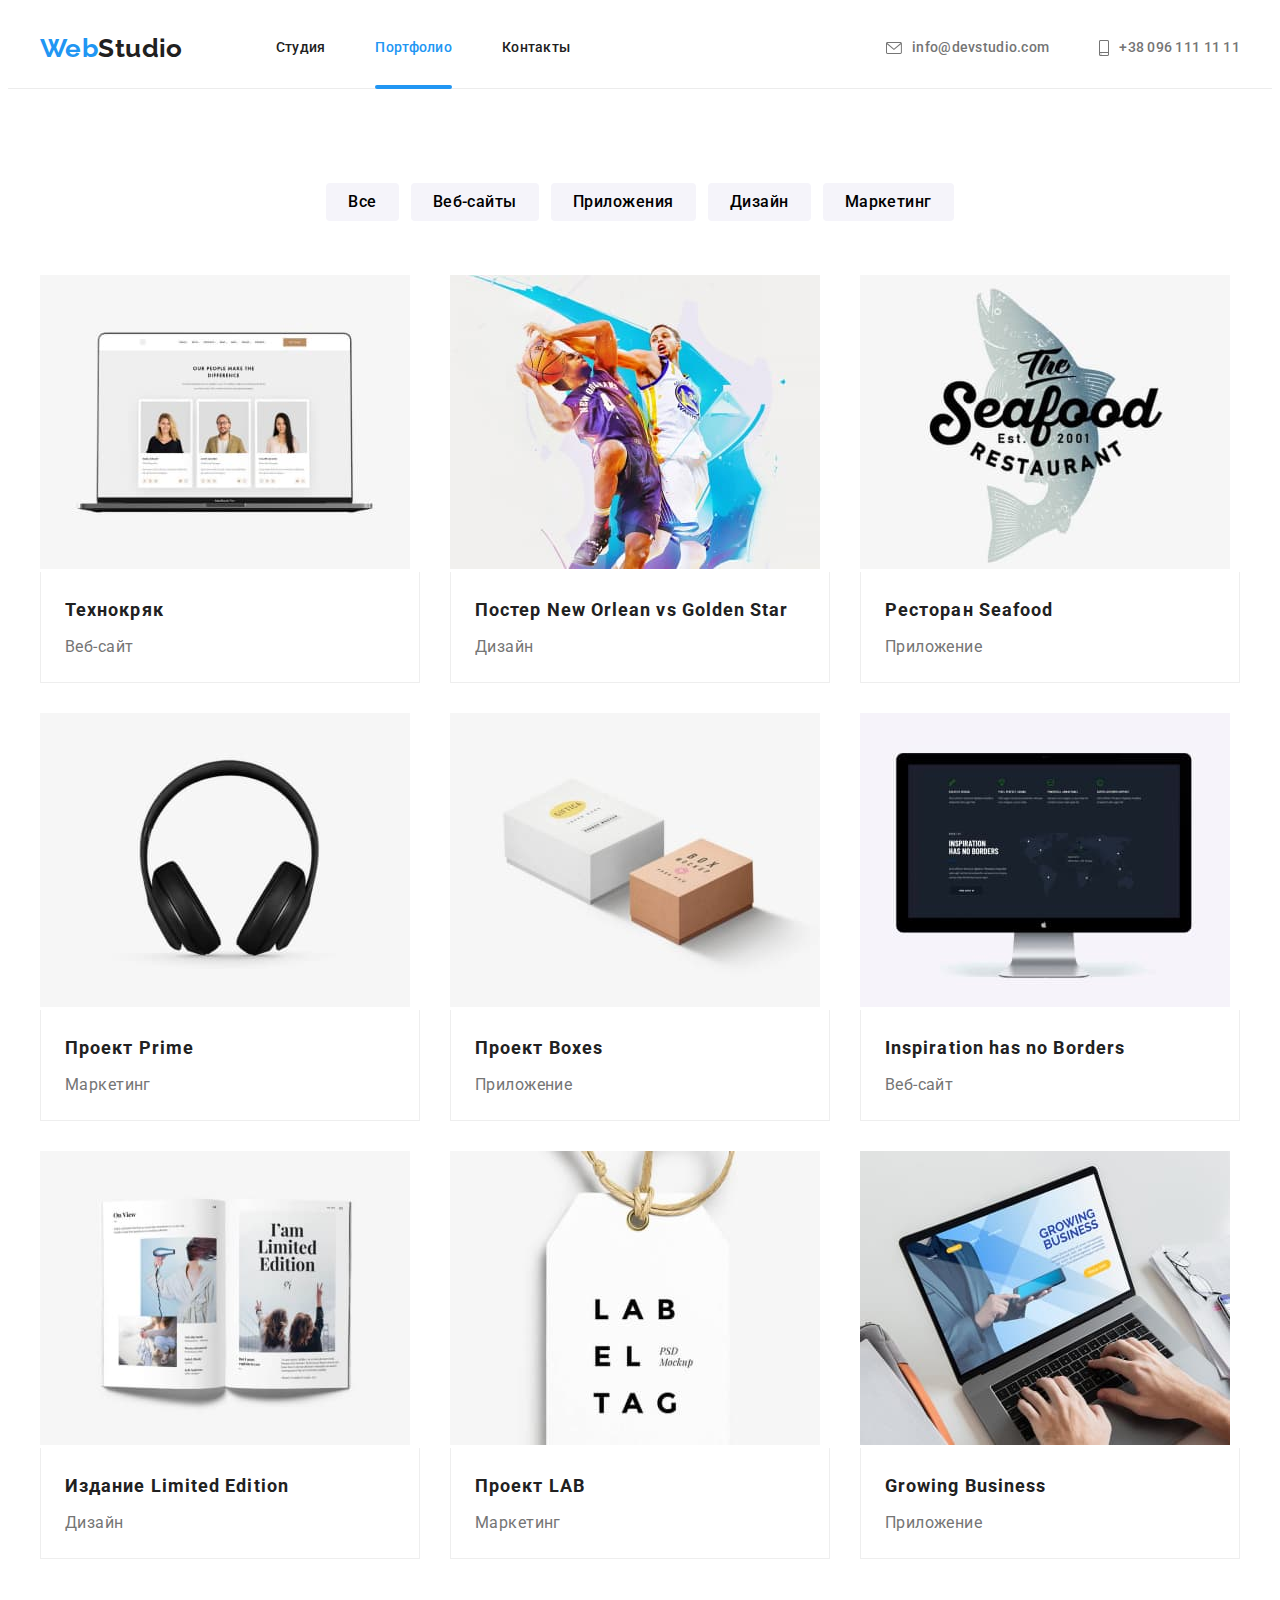
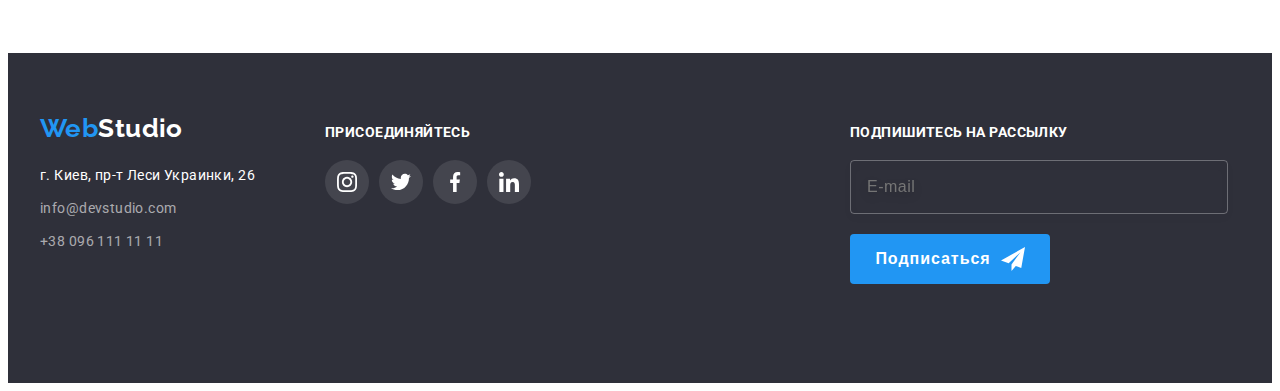
==== commit 91cf963e: "Update portfolio.html" ====
--- a/portfolio.html
+++ b/portfolio.html
@@ -82,12 +82,14 @@
               </button>
               <ul class="mobmenu-nav list">
                 <li class="mobmenu-nav__item">
-                  <a href="./index.html" class="mobmenu-nav__link link mobmenu-nav__link--current"
-                    >Студия</a
+                  <a href="./index.html" class="mobmenu-nav__link link">Студия</a>
+                </li>
+                <li class="mobmenu-nav__item">
+                  <a
+                    href="./portfolio.html"
+                    class="mobmenu-nav__link link mobmenu-nav__link--current"
+                    >Портфолио</a
                   >
-                </li>
-                <li class="mobmenu-nav__item">
-                  <a href="./portfolio.html" class="mobmenu-nav__link link">Портфолио</a>
                 </li>
                 <li class="mobmenu-nav__item">
                   <a href="./index.html" class="mobmenu-nav__link link">Контакты</a>
--- a/css/main.min.css
+++ b/css/main.min.css
@@ -1 +1 @@
-:root{--primary-text-color: #212121;--title-text-color: #212121;--accent-color: #2196f3;--primary-background-color: #ffffff;--text-color: #757575;--white-text-color: #ffffff;--filter-background-color: #f5f4fa;--card-set-gap: 30px;--hero-background-color: #2f303a;--icons-color: #afb1b8;--timing-function: cubic-bezier(0.4, 0, 0.2, 1);--duration: 250ms}.visually-hidden{position:absolute;width:1px;height:1px;margin:-1px;border:0;padding:0;white-space:nowrap;clip-path:inset(100%);clip:rect(0 0 0 0);overflow:hidden}.list{list-style:none;padding:0;margin:0}.link{text-decoration:none;color:inherit}h1,h2,h3,h4,h5,h6,p{margin:0}.img{display:block;max-width:100%;height:auto}body{background:var(--primary-background-color);color:var(--primary-text-color);font-family:Roboto,sans-serif;font-size:14px;letter-spacing:.03em}.section-title{margin-bottom:50px;font-weight:700;font-size:36px;line-height:1.17;text-align:center}.container{width:100%;margin:0 auto;padding-left:15px;padding-right:15px}@media screen and (min-width: 480px){.container{width:480px}}@media screen and (min-width: 768px){.container{width:768px}}@media screen and (min-width: 1200px){.container{width:1200px}}.header{border-bottom:1px solid #ececec}.main-nav{display:flex;align-items:center;justify-content:space-between;min-height:60px}@media screen and (min-width: 768px){.main-nav{display:flex;align-items:center}}@media screen and (min-width: 1200px){.main-nav{display:flex;align-items:center}}.main-nav__logo{font-weight:700;font-family:Raleway,sans-serif;font-size:24px;line-height:1.17;color:var(--primary-text-color)}@media screen and (min-width: 768px){.main-nav__logo{font-weight:700;font-family:Raleway,sans-serif;font-size:24px;line-height:1.17;color:var(--primary-text-color)}}@media screen and (min-width: 1200px){.main-nav__logo{font-weight:700;font-family:Raleway,sans-serif;font-size:26px;line-height:1.19;color:var(--primary-text-color)}}.main-nav__logo .main-nav__lable{color:var(--accent-color)}.site-nav{display:none}@media screen and (min-width: 768px){.site-nav{display:flex;margin-left:88px;font-weight:500;line-height:1.14;letter-spacing:.02em}}@media screen and (min-width: 1200px){.site-nav{display:flex;margin-left:93px;font-weight:500;line-height:1.14;letter-spacing:.02em}}.site-nav__item+.site-nav__item{margin-left:50px}.site-nav__link{display:block;padding-top:32px;padding-bottom:32px;position:relative;transition-property:color;transition-duration:var(--duration);transition-timing-function:var(--timing-function)}.site-nav__link:hover,.site-nav__link:focus{color:var(--accent-color)}.site-nav__link--current{color:var(--accent-color)}.site-nav__link--current::after{content:"";position:absolute;width:100%;height:4px;left:0;bottom:-1px;background:var(--accent-color);border-radius:2px}.contacts{display:none}@media screen and (min-width: 768px){.contacts{display:flex;flex-direction:column;font-weight:500;line-height:1.14;letter-spacing:.02em}}@media screen and (min-width: 1200px){.contacts{display:flex;margin-left:auto;font-weight:500;line-height:1.14;letter-spacing:.02em}}@media screen and (min-width: 768px){.contacts__item{display:flex;align-items:center;justify-content:center}}@media screen and (min-width: 1200px){.contacts__item{display:flex;align-items:center;justify-content:center}.contacts__item+.contacts__item{margin-left:50px}}.contacts__item:not(:last-child){margin-bottom:10px}.contacts__link{color:var(--text-color);display:flex;align-items:center;justify-content:center;transition-property:color;transition-duration:var(--duration);transition-timing-function:var(--timing-function)}@media screen and (min-width: 1200px){.contacts__link{padding-top:32px;padding-bottom:32px}}.contacts__link:hover,.contacts__link:focus{color:var(--accent-color)}.contacts__icon-mail{margin-right:10px;fill:currentColor}.contacts__icon-mail:hover,.contacts__icon-mail:focus{fill:var(--accent-color)}.contacts__icon-tel{margin-right:10px;fill:currentColor}.contacts__icon-tel:hover,.contacts__icon-tel:focus{fill:var(--accent-color)}.mobmenu-btn-open{display:flex;justify-content:center;align-items:center;padding:0;margin-bottom:15px;border:none;background-color:rgba(0,0,0,0);width:40px;height:40px;position:absolute;top:10px;right:15px}.mobmenu-btn-open:hover,.mobmenu-btn-open:focus{fill:var(--accent-color)}@media screen and (min-width: 768px){.mobmenu-btn-open{display:none}}@media screen and (min-width: 1200px){.mobmenu-btn-open{display:none}}.mobmenu{position:fixed;top:0;left:0;z-index:1;background-color:var(--primary-background-color);width:100vw;height:100vw;padding-top:10px;padding-bottom:48px}.mobmenu .mob-container{display:flex;flex-direction:column;justify-content:space-between;height:100%;overflow-y:auto}.mobmenu-btn-close{display:flex;justify-content:center;align-items:center;padding:0;margin-bottom:15px;background-color:#fff;width:40px;height:40px;border-radius:50%;border:1px solid rgba(0,0,0,.1);position:absolute;top:10px;right:15px;transition-property:fill,border-color;transition-duration:var(--duration);transition-timing-function:var(--timing-function)}.mobmenu-btn-close:hover,.mobmenu-btn-close:focus{fill:var(--accent-color);border-color:var(--accent-color)}.mobmenu-nav{margin-left:40px;margin-bottom:30px;font-weight:500;font-size:40px;line-height:1.18;letter-spacing:.02em}.mobmenu-nav__item:not(:last-child){margin-bottom:32px}.mobmenu-nav__link{transition-property:color;transition-duration:var(--duration);transition-timing-function:var(--timing-function)}.mobmenu-nav__link:hover,.mobmenu-nav__link:focus{color:var(--accent-color)}.mobmenu-nav__link--current{color:var(--accent-color)}.mobmenu-contacts{margin-left:40px;margin-bottom:64px}.mobmenu-contacts__tel{margin-bottom:32px;font-weight:500;font-size:34px;line-height:1.18;letter-spacing:.02em;color:var(--accent-color)}.mobmenu-contacts__mail{font-weight:500;font-size:24px;line-height:1.17;letter-spacing:.02em;color:var(--text-color);transition-property:color;transition-duration:var(--duration);transition-timing-function:var(--timing-function)}.mobmenu-contacts__mail:hover,.mobmenu-contacts__mail:focus{color:var(--accent-color)}.mob-soc{display:flex;margin-left:40px}.mob-soc__item:not(:last-child){margin-right:10px;padding-right:10px;border-right:1px solid rgba(33,33,33,.2)}.mob-soc__link{display:block;font-weight:500;font-size:18px;line-height:1.22;letter-spacing:.02em;text-align:center;color:var(--accent-color)}.hero{padding-top:118px;padding-bottom:118px;max-width:480px;height:400px;margin-left:auto;margin-right:auto;background-color:var(--hero-background-color);text-align:center;background-image:linear-gradient(rgba(47, 48, 58, 0.4), rgba(47, 48, 58, 0.4)),url(../images/mobile/heromob@1x.jpg);background-repeat:no-repeat;background-position:center;background-size:cover}@media(min-device-pixel-ratio: 2),(min-resolution: 192dpi),(min-resolution: 2dppx){.hero{background-image:linear-gradient(rgba(47, 48, 58, 0.4), rgba(47, 48, 58, 0.4)),url(../images/mobile/heromob@2x.jpg);background-repeat:no-repeat;background-position:center;background-size:cover}}@media screen and (min-width: 768px){.hero{padding-top:118px;padding-bottom:118px;max-width:768px;height:400px;margin-left:auto;margin-right:auto;background-color:var(--hero-background-color);text-align:center;background-image:linear-gradient(rgba(47, 48, 58, 0.4), rgba(47, 48, 58, 0.4)),url(../images/tablet/herotab@1x.jpg);background-repeat:no-repeat;background-position:center;background-size:cover}}@media screen and (min-width: 768px)and (min-device-pixel-ratio: 2),screen and (min-width: 768px)and (min-resolution: 192dpi),screen and (min-width: 768px)and (min-resolution: 2dppx){.hero{background-image:linear-gradient(rgba(47, 48, 58, 0.4), rgba(47, 48, 58, 0.4)),url(../images/tablet/herotab@2x.jpg);background-repeat:no-repeat;background-position:center;background-size:cover}}@media screen and (min-width: 1200px){.hero{padding-top:200px;padding-bottom:200px;max-width:1600px;height:600px;margin-left:auto;margin-right:auto;background-color:var(--hero-background-color);text-align:center;background-image:linear-gradient(rgba(47, 48, 58, 0.4), rgba(47, 48, 58, 0.4)),url(../images/desktop/herodesktop@1x.jpg);background-repeat:no-repeat;background-position:center;background-size:cover}}@media screen and (min-width: 1200px)and (min-device-pixel-ratio: 2),screen and (min-width: 1200px)and (min-resolution: 192dpi),screen and (min-width: 1200px)and (min-resolution: 2dppx){.hero{background-image:linear-gradient(rgba(47, 48, 58, 0.4), rgba(47, 48, 58, 0.4)),url(../images/desktop/herodesktop@2x.jpg);background-repeat:no-repeat;background-position:center;background-size:cover}}.hero-title{max-width:360px;margin:0px auto 30px;font-weight:900;font-size:26px;line-height:1.62;color:var(--white-text-color);letter-spacing:.06em;text-transform:uppercase}@media screen and (min-width: 768px){.hero-title{max-width:360px;margin:0px auto 30px;font-weight:900;font-size:26px;line-height:1.62;color:var(--white-text-color);letter-spacing:.06em;text-transform:uppercase}}@media screen and (min-width: 1200px){.hero-title{max-width:696px;margin:0px auto 30px;font-weight:900;font-size:44px;line-height:1.36;color:var(--white-text-color);letter-spacing:.06em;text-transform:uppercase}}.hero-button{border-radius:4px;border:none;padding:10px 32px;min-width:200px;box-shadow:0px 4px 4px rgba(0,0,0,.15);font-family:inherit;font-weight:700;font-size:16px;line-height:1.88;letter-spacing:.06em;background-color:var(--accent-color);color:var(--white-text-color);cursor:pointer;transition-property:background-color;transition-duration:var(--duration);transition-timing-function:var(--timing-function)}.hero-button:focus,.hero-button:hover{background-color:#188ce8}@media screen and (min-width: 768px){.hero-button{border-radius:4px;border:none;padding:10px 32px;min-width:200px;box-shadow:0px 4px 4px rgba(0,0,0,.15);font-family:inherit;font-weight:700;font-size:16px;line-height:1.88;letter-spacing:.06em;background-color:var(--accent-color);color:var(--white-text-color);cursor:pointer;transition-property:background-color;transition-duration:var(--duration);transition-timing-function:var(--timing-function)}.hero-button:focus,.hero-button:hover{background-color:#188ce8}}@media screen and (min-width: 1200px){.hero-button{border-radius:4px;border:none;padding:10px 32px;min-width:200px;box-shadow:0px 4px 4px rgba(0,0,0,.15);font-family:inherit;font-weight:700;font-size:16px;line-height:1.88;letter-spacing:.06em;background-color:var(--accent-color);color:var(--white-text-color);cursor:pointer;transition-property:background-color;transition-duration:var(--duration);transition-timing-function:var(--timing-function)}.hero-button:focus,.hero-button:hover{background-color:#188ce8}}.specifics{padding-top:60px;padding-bottom:60px}@media screen and (min-width: 768px){.specifics{padding-top:60px;padding-bottom:60px}}@media screen and (min-width: 1200px){.specifics{padding-top:94px}}.specifics-list{display:flex;flex-wrap:wrap;gap:30px}.specifics-list__item{width:450px}@media screen and (min-width: 768px){.specifics-list__item{width:354px;width:calc((100% - 30px)/2)}}@media screen and (min-width: 1200px){.specifics-list__item{width:270px;width:calc((100% - 90px)/4)}}.specifics-list__item::before{content:"";height:120px;display:block;background-color:var(--filter-background-color);border-radius:4px;margin-bottom:30px}.specifics__icon-antenna::before{background-image:url(../images/icon-antenna.svg);content:"";background-repeat:no-repeat;background-position:center;background-size:auto}.specifics__icon-clock::before{background-image:url(../images/icon-clock.svg);content:"";background-repeat:no-repeat;background-position:center;background-size:auto}.specifics__icon-diagram::before{background-image:url(../images/icon-diagram.svg);content:"";background-repeat:no-repeat;background-position:center;background-size:auto}.specifics__icon-astronaut::before{background-image:url(../images/icon-astronaut.svg);content:"";background-repeat:no-repeat;background-position:center;background-size:auto}.specifics-list__title{margin-bottom:10px;font-weight:700;font-size:14px;line-height:1.14;text-transform:uppercase}.specifics-list__text{margin-bottom:0;font-weight:400;line-height:1.71;color:var(--text-color)}.function{padding-top:94px;padding-bottom:94px}@media screen and (max-width: 1200px){.function{display:none}}.work-list{display:flex}.work-list__item{position:relative;overflow:hidden}.work-list__item+.work-list__item{margin-left:var(--card-set-gap)}.work-list__text{position:absolute;bottom:3px;width:100%;height:70px;background-color:rgba(47,48,58,.8);opacity:1;display:flex;align-items:center;justify-content:center;color:var(--white-text-color);font-weight:700;line-height:1.1428571429;text-transform:uppercase;transform:translateX(0);transition-property:transform;transition-duration:var(--duration);transition-timing-function:linear;transition-delay:260ms}.work-list__text:hover,.work-list__text:focus{transform:translateX(-100%)}.team{background-color:#f5f4fa;padding-top:60px;padding-bottom:60px}@media screen and (min-width: 768px){.team{background-color:#f5f4fa;padding-top:60px;padding-bottom:60px}}@media screen and (min-width: 1200px){.team{background-color:#f5f4fa;padding-top:94px;padding-bottom:94px}}.team-list{display:flex;flex-wrap:wrap;gap:30px}.team-list__item{width:450px;background-color:var(--primary-background-color);box-shadow:0px 1px 3px rgba(0,0,0,.12),0px 1px 1px rgba(0,0,0,.14),0px 2px 1px rgba(0,0,0,.2);border-radius:0px 0px 4px 4px}@media screen and (min-width: 768px){.team-list__item{width:354px;width:calc((100% - 30px)/2);background-color:var(--primary-background-color);box-shadow:0px 1px 3px rgba(0,0,0,.12),0px 1px 1px rgba(0,0,0,.14),0px 2px 1px rgba(0,0,0,.2);border-radius:0px 0px 4px 4px}}@media screen and (min-width: 1200px){.team-list__item{width:270px;width:calc((100% - 90px)/4);background-color:var(--primary-background-color);box-shadow:0px 1px 3px rgba(0,0,0,.12),0px 1px 1px rgba(0,0,0,.14),0px 2px 1px rgba(0,0,0,.2);border-radius:0px 0px 4px 4px}}.data-team{padding-top:30px;padding-bottom:24px}@media screen and (min-width: 768px){.data-team{padding-top:30px;padding-bottom:24px}}@media screen and (min-width: 1200px){.data-team{padding-top:30px;padding-bottom:30px}}.data-team__title{margin-bottom:10px;font-weight:500;font-size:16px;line-height:1.19;text-align:center}.data-team__text{margin-bottom:16px;font-size:16px;line-height:1.19;text-align:center;color:var(--text-color)}.soc-profile{display:flex;justify-content:center}.soc-profile__item{width:44px;height:44px;margin-right:10px}.soc-profile__item:last-child{margin-right:0}.soc-profile__link{display:flex;align-items:center;justify-content:center;width:100%;height:100%;background-color:var(--primary-background-color);border-radius:50%;color:var(--icons-color);transition-property:background-color,color;transition-duration:var(--duration);transition-timing-function:var(--timing-function)}.soc-profile__link:hover,.soc-profile__link:focus{background-color:var(--accent-color);color:var(--white-text-color)}.soc-profile__icon{fill:currentColor}.customers{padding-top:60px;padding-bottom:60px}@media screen and (min-width: 768px){.customers{padding-top:60px;padding-bottom:60px}}@media screen and (min-width: 1200px){.customers{padding-top:94px;padding-bottom:94px}}.customers-list{display:flex;flex-wrap:wrap;gap:30px}.customers-list__item{width:calc((100% - 30px)/2)}@media screen and (min-width: 768px){.customers-list__item{width:calc((100% - 60px)/3)}}@media screen and (min-width: 1200px){.customers-list__item{width:calc((100% - 150px)/6)}}.customers-list__link{display:flex;justify-content:center;align-items:center;width:170px;height:92px;color:var(--icons-color);border:1px solid var(--icons-color);border-radius:4px;transition-property:border-color,color;transition-duration:var(--duration);transition-timing-function:var(--timing-function)}.customers-list__link:hover,.customers-list__link:focus{border-color:var(--accent-color);color:var(--accent-color)}.customers-list__icon{fill:currentColor}.customers-list__icon:hover,.customers-list__icon:focus{fill:var(--accent-color)}.bottons-list{display:flex;flex-wrap:wrap;gap:15px 8px;margin-bottom:40px;background-color:var(--primary-background-color)}@media screen and (min-width: 768px){.bottons-list{margin-bottom:30px;display:flex;justify-content:center}}@media screen and (min-width: 1200px){.bottons-list{margin-bottom:50px;display:flex;justify-content:center}}@media screen and (min-width: 768px){.bottons-list__item+.bottons-list__item{margin-left:8px}}@media screen and (min-width: 1200px){.bottons-list__item+.bottons-list__item{margin-left:8px}}.bottons-list__filter{padding:6px 22px;border-radius:4px;border:none;font-family:inherit;font-weight:500;font-size:16px;line-height:1.63;text-align:center;letter-spacing:.03em;background-color:var(--filter-background-color);cursor:pointer;transition-property:background-color,color,box-shadow;transition-duration:var(--duration);transition-timing-function:var(--timing-function)}.bottons-list__filter:focus,.bottons-list__filter:hover{background-color:var(--accent-color);color:var(--white-text-color);box-shadow:0px 3px 1px rgba(0,0,0,.1),0px 1px 2px rgba(0,0,0,.08),0px 2px 2px rgba(0,0,0,.12)}.bottons-list__filter--current{background-color:var(--accent-color);color:var(--white-text-color);box-shadow:0px 3px 1px rgba(0,0,0,.1),0px 1px 2px rgba(0,0,0,.08),0px 2px 2px rgba(0,0,0,.12)}.portfolio{padding-top:60px;padding-bottom:60px}@media screen and (min-width: 768px){.portfolio{padding-top:60px;padding-bottom:60px}}@media screen and (min-width: 1200px){.portfolio{padding-top:94px;padding-bottom:94px}}.card-set{display:flex;flex-wrap:wrap;gap:30px}.card-set__item{width:450px;height:100%}@media screen and (min-width: 768px){.card-set__item{width:354px;width:calc((100% - 30px)/2)}}@media screen and (min-width: 1200px){.card-set__item{width:370px;width:calc((100% - 60px)/3)}}.card-set__link{display:flex;flex-direction:column}@media screen and (min-width: 1200px){.card-set__link{display:block}.card-set__link:hover,.card-set__link:focus{box-shadow:0px 1px 1px rgba(0,0,0,.12),0px 4px 4px rgba(0,0,0,.06),1px 4px 6px rgba(0,0,0,.16)}}.card-thumb{position:relative;overflow:hidden}.card-thumb__text{display:flex;position:absolute;top:0;left:0;width:100%;height:101%;padding:63px 24px;color:var(--white-text-color);background-color:rgba(33,150,243,.9);opacity:1;font-size:18px;line-height:1.5555555556;transform:translateY(100%);transition-property:transform,box-shadow;transition-duration:var(--duration);transition-timing-function:var(--timing-function)}.card-set__item:hover .card-thumb__text,.card-set__item:focus .card-thumb__text{transform:translateY(0)}.data-gallery{flex-grow:1;border:1px solid #eee;border-top:none;padding:20px 24px 20px 24px}@media screen and (min-width: 768px){.data-gallery{border:1px solid #eee;border-top:none;padding:20px 24px 20px 24px}}.data-gallery__title{margin-bottom:4px;font-weight:700;font-size:18px;line-height:2;letter-spacing:.06em}.data-gallery__text{margin-top:0;font-weight:400;font-size:16px;line-height:1.88;color:var(--text-color)}.footer{background-color:var(--hero-background-color);padding-top:60px;padding-bottom:60px}@media screen and (min-width: 480px){.footer .container{text-align:center}}@media screen and (min-width: 768px){.footer .container{display:flex;flex-wrap:wrap;justify-content:center}}@media screen and (min-width: 1200px){.footer .container{display:flex;align-items:baseline;text-align:left}}.logo{margin-bottom:60px}@media screen and (min-width: 768px){.logo{margin-right:165px}}@media screen and (min-width: 1200px){.logo{margin-right:70px}}.logo__footer{display:inline-block;margin-bottom:20px;font-family:Raleway,sans-serif;font-weight:700;font-size:24px;line-height:1.17}.logo__footer:hover{color:var(--accent-color)}@media screen and (min-width: 1200px){.logo__footer{font-size:26px;line-height:1.19}}.logo__footer .logo__sign{color:var(--accent-color)}.logo__footer .logo__studio{color:var(--white-text-color)}.address-list{display:block;font-style:normal;font-family:"Roboto";font-weight:400;line-height:1.71}.address-list__item{margin-bottom:8px}@media screen and (min-width: 1200px){.address-list__item{margin-bottom:9px}}.address-list__link{color:var(--white-text-color);transition-property:color;transition-duration:var(--duration);transition-timing-function:var(--timing-function)}.address-list__link:hover,.address-list__link:focus{color:var(--accent-color)}.address-list__tel-link{color:rgba(255,255,255,.6);transition-property:color;transition-duration:250ms;transition-timing-function:var(--timing-function)}.address-list__tel-link:hover,.address-list__tel-link:focus{color:var(--accent-color)}.address-list__mail-link{color:rgba(255,255,255,.6);transition-property:color;transition-duration:250ms;transition-timing-function:var(--timing-function)}.address-list__mail-link:hover,.address-list__mail-link:focus{color:var(--accent-color)}.soc-networks{display:block;justify-content:center;margin-bottom:60px}.soc-networks__title,.signup-form__title{display:inline-block;margin-bottom:20px;font-family:"Roboto";font-weight:700;line-height:1.1428571429;letter-spacing:.03em;text-transform:uppercase;color:var(--white-text-color)}.soc-list{display:flex;justify-content:center;margin:0 auto}@media screen and (min-width: 1200px){.soc-list{display:flex;margin:0 auto}}.soc-list__item{width:44px;height:44px;margin-right:10px}.soc-list__item:last-child{margin-right:0}.soc-list__link{display:flex;align-items:center;justify-content:center;width:100%;height:100%;background-color:rgba(255,255,255,.1);border-radius:50%;color:var(--white-text-color);transition-property:background-color;transition-duration:var(--duration);transition-timing-function:var(--timing-function)}.soc-list__link:hover,.soc-list__link:focus{background-color:var(--accent-color);color:var(--white-text-color)}.soc-list__icon,.signup__icon{fill:currentColor}@media screen and (min-width: 1200px){.signup-form{margin-left:auto}}.signup{display:block;text-align:center}@media screen and (min-width: 1200px){.signup{display:flex;align-items:baseline}}.signup__email{min-width:358px;height:50px;border:1px solid rgba(255,255,255,.3);filter:drop-shadow(0px 4px 4px rgba(0, 0, 0, 0.15));border-radius:4px;padding-left:16px;margin-right:12px;outline:none;margin-bottom:20px;background-color:rgba(0,0,0,0);font-size:16px;line-height:1.25;letter-spacing:.03em;color:rgba(255,255,255,.6);cursor:pointer;transition-property:border-color;transition-duration:var(--duration);transition-timing-function:var(--timing-function)}.signup__email:focus,.signup__email:hover{border-color:var(--accent-color)}.signup__btn{align-items:center;justify-content:center;padding:0;width:200px;height:50px;border:none;background-color:var(--accent-color);border-radius:4px;font-weight:700;font-size:16px;line-height:1.875;letter-spacing:.06em;color:var(--white-text-color);cursor:pointer;transition-property:box-shadow,background-color;transition-duration:var(--duration);transition-timing-function:var(--timing-function)}@media screen and (min-width: 1200px){.signup__btn{display:flex}}.signup__btn:focus,.signup__btn:hover{box-shadow:0px 4px 4px rgba(0,0,0,.15);background-color:#188ce8}.signup__icon{margin-left:10px}.backdrop{position:fixed;top:0;width:100vw;height:100vh;background-color:rgba(0,0,0,.2);opacity:1;transition-property:opacity;transition-duration:var(--duration);transition-timing-function:var(--timing-function)}.modal{position:absolute;top:50%;left:50%;transform:translate(-50%, -50%);padding:40px;width:450px;height:609px;background-color:#fff;box-shadow:0px 1px 3px rgba(0,0,0,.12),0px 1px 1px rgba(0,0,0,.14),0px 2px 1px rgba(0,0,0,.2);border-radius:4px;opacity:1;transform:translate(-50%, -50%) scale(1);transition-property:transform,opacity;transition-duration:var(--duration);transition-timing-function:var(--timing-function)}.backdrop.is-hidden .modal{transform:translate(-50%, -50%) scale(0.5);opacity:0}@media screen and (min-width: 1200px){.modal{width:528px;height:581px}}.modal__close-btn{display:flex;justify-content:center;align-items:center;padding:0;background-color:#fff;width:30px;height:30px;border-radius:50%;border:1px solid rgba(0,0,0,.1);position:absolute;top:8px;right:8px;transition-property:fill,border-color;transition-duration:var(--duration);transition-timing-function:var(--timing-function)}.modal__close-btn:hover,.modal__close-btn:focus{fill:var(--accent-color);border-color:var(--accent-color)}.modal__icon-btn{cursor:pointer}textarea{resize:none}input{margin:0}.modal__title{margin-bottom:12px;font-weight:700;font-size:20px;line-height:1.5;text-align:center;letter-spacing:.03em;color:var(--primary-text-color)}@media screen and (min-width: 1200px){.modal__title{line-height:1.15}}.client-form{transition-property:border-color;transition-duration:var(--duration);transition-timing-function:var(--timing-function)}.client-name{position:relative;display:flex;flex-direction:column;margin-bottom:10px;transition-property:border-color;transition-duration:var(--duration);transition-timing-function:var(--timing-function)}.client-name__label{margin-bottom:4px;font-size:12px;line-height:1.1666666667;letter-spacing:.01em;color:var(--text-color)}.client-name__form{margin:0;padding-left:42px;height:40px;border:1px solid rgba(33,33,33,.2);border-radius:4px;outline:none;transition-property:border-color,fill;transition-duration:var(--duration);transition-timing-function:var(--timing-function)}.client-name:focus-within .client-name__form,.client-name:hover .client-name__form{border:1px solid var(--accent-color)}.client-name__icon{position:absolute;top:50%;left:12px;fill:var(--primary-text-color);transition-property:fill;transition-duration:var(--duration);transition-timing-function:var(--timing-function)}.client-name:focus-within .client-name__icon,.client-name:hover .client-name__icon{fill:var(--accent-color)}.client-tel{position:relative;display:flex;flex-direction:column;margin-bottom:10px}.client-tel__label{margin-bottom:4px;font-size:12px;line-height:1.1666666667;letter-spacing:.01em;color:var(--text-color)}.client-tel__form{margin:0;padding-left:42px;height:40px;border:1px solid rgba(33,33,33,.2);border-radius:4px;outline:none;transition-property:border-color,fill;transition-duration:var(--duration);transition-timing-function:var(--timing-function)}.client-tel:focus-within .client-tel__form,.client-tel:hover .client-tel__form{border:1px solid var(--accent-color)}.client-tel__icon{position:absolute;top:50%;left:12px;fill:var(--primary-text-color);transition-property:fill;transition-duration:var(--duration);transition-timing-function:var(--timing-function)}.client-tel:focus-within .client-tel__icon,.client-tel:hover .client-tel__icon{fill:var(--accent-color)}.client-mail{position:relative;display:flex;flex-direction:column;margin-bottom:10px}.client-mail__label{margin-bottom:4px;font-size:12px;line-height:1.1666666667;letter-spacing:.01em;color:var(--text-color)}.client-mail__form{margin:0;padding-left:42px;height:40px;border:1px solid rgba(33,33,33,.2);border-radius:4px;outline:none;transition-property:border-color,fill;transition-duration:var(--duration);transition-timing-function:var(--timing-function)}.client-mail:focus-within .client-mail__form,.client-mail:hover .client-mail__form{border:1px solid var(--accent-color)}.client-mail__icon{position:absolute;top:50%;left:12px;fill:var(--primary-text-color);transition-property:fill;transition-duration:var(--duration);transition-timing-function:var(--timing-function)}.client-mail:focus-within .client-mail__icon,.client-mail:hover .client-mail__icon{fill:var(--accent-color)}.client-msg{position:relative;display:flex;flex-direction:column;margin-bottom:20px}.client-msg__label{margin-bottom:4px;font-size:14px;line-height:1.1428571429;letter-spacing:.01em;color:var(--text-color)}@media screen and (min-width: 1200px){.client-msg__label{font-size:12px;line-height:1.1666666667}}.client-msg__form{margin:0;height:120px;padding:12px 16px;border:1px solid rgba(33,33,33,.2);border-radius:4px;outline:none;transition-property:border-color;transition-duration:var(--duration);transition-timing-function:var(--timing-function)}.client-msg__form:focus,.client-msg__form:hover{border-color:var(--accent-color)}.client-msg__form::placeholder{font-size:12px;line-height:1.1666666667;letter-spacing:.01em;color:rgba(117,117,117,.5)}.form-deal{display:flex;align-items:center;margin-bottom:30px}.form-deal__icon{display:inline-block;width:15px;height:16px;border:1px solid var(--primary-text-color);border-radius:2px;margin-right:9px}@media screen and (min-width: 1200px){.form-deal__icon{margin-right:9px;border:1px solid rgba(33,33,33,.2)}}.form-deal__checkbox:checked+.form-deal__icon{border-color:var(--accent-color);background-color:var(--accent-color);background-image:url(../images/icon-check.svg);background-repeat:no-repeat;background-position:center;background-size:auto;background-origin:border-box}.form-deal__text{font-size:12px;line-height:1.17}@media screen and (min-width: 1200px){.form-deal__text{margin-right:5px;line-height:1.71}}.form-deal__link{color:var(--accent-color);font-size:12px;line-height:1.17}@media screen and (min-width: 1200px){.form-deal__link{line-height:1.71}}.client-form__btn{display:block;margin:0 auto;border-radius:4px;border:none;padding:10px 55px;min-width:200px;font-family:inherit;font-weight:700;font-size:16px;line-height:1.88;letter-spacing:.06em;background-color:#188ce8;color:var(--white-text-color);cursor:pointer;transition-property:box-shadow;transition-duration:var(--duration);transition-timing-function:var(--timing-function)}.client-form__btn:focus,.client-form__btn:hover{box-shadow:0px 4px 4px rgba(0,0,0,.15)}.is-hidden{opacity:0;pointer-events:none}/*# sourceMappingURL=main.min.css.map */+:root{--primary-text-color: #212121;--title-text-color: #212121;--accent-color: #2196f3;--primary-background-color: #ffffff;--text-color: #757575;--white-text-color: #ffffff;--filter-background-color: #f5f4fa;--card-set-gap: 30px;--hero-background-color: #2f303a;--icons-color: #afb1b8;--timing-function: cubic-bezier(0.4, 0, 0.2, 1);--duration: 250ms}.visually-hidden{position:absolute;width:1px;height:1px;margin:-1px;border:0;padding:0;white-space:nowrap;clip-path:inset(100%);clip:rect(0 0 0 0);overflow:hidden}.list{list-style:none;padding:0;margin:0}.link{text-decoration:none;color:inherit}h1,h2,h3,h4,h5,h6,p{margin:0}.img{display:block;max-width:100%;height:auto}body{background:var(--primary-background-color);color:var(--primary-text-color);font-family:Roboto,sans-serif;font-size:14px;letter-spacing:.03em}.section-title{margin-bottom:50px;font-weight:700;font-size:36px;line-height:1.17;text-align:center}.container{width:100%;margin:0 auto;padding-left:15px;padding-right:15px}@media screen and (min-width: 480px){.container{width:480px}}@media screen and (min-width: 768px){.container{width:768px}}@media screen and (min-width: 1200px){.container{width:1200px}}.header{border-bottom:1px solid #ececec}.main-nav{display:flex;align-items:center;justify-content:space-between;min-height:60px}@media screen and (min-width: 768px){.main-nav{display:flex;align-items:center}}@media screen and (min-width: 1200px){.main-nav{display:flex;align-items:center}}.main-nav__logo{font-weight:700;font-family:Raleway,sans-serif;font-size:24px;line-height:1.17;color:var(--primary-text-color)}@media screen and (min-width: 768px){.main-nav__logo{font-weight:700;font-family:Raleway,sans-serif;font-size:24px;line-height:1.17;color:var(--primary-text-color)}}@media screen and (min-width: 1200px){.main-nav__logo{font-weight:700;font-family:Raleway,sans-serif;font-size:26px;line-height:1.19;color:var(--primary-text-color)}}.main-nav__logo .main-nav__lable{color:var(--accent-color)}.site-nav{display:none}@media screen and (min-width: 768px){.site-nav{display:flex;margin-left:88px;font-weight:500;line-height:1.14;letter-spacing:.02em}}@media screen and (min-width: 1200px){.site-nav{display:flex;margin-left:93px;font-weight:500;line-height:1.14;letter-spacing:.02em}}.site-nav__item+.site-nav__item{margin-left:50px}.site-nav__link{display:block;padding-top:32px;padding-bottom:32px;position:relative;transition-property:color;transition-duration:var(--duration);transition-timing-function:var(--timing-function)}.site-nav__link:hover,.site-nav__link:focus{color:var(--accent-color)}.site-nav__link--current{color:var(--accent-color)}.site-nav__link--current::after{content:"";position:absolute;width:100%;height:4px;left:0;bottom:-1px;background:var(--accent-color);border-radius:2px}.contacts{display:none}@media screen and (max-width: 1199px){.contacts{flex-direction:column}}@media screen and (min-width: 768px){.contacts{display:flex;font-weight:500;line-height:1.14;letter-spacing:.02em}}@media screen and (min-width: 1200px){.contacts{display:flex;margin-left:auto;font-weight:500;line-height:1.14;letter-spacing:.02em}}@media screen and (min-width: 768px){.contacts__item{display:flex;align-items:center}}@media screen and (min-width: 768px)and (max-width: 1199px){.contacts__item:not(:last-child){margin-bottom:10px}}@media screen and (min-width: 1200px){.contacts__item{display:flex;align-items:center;justify-content:center}.contacts__item+.contacts__item{margin-left:50px}}.contacts__link{color:var(--text-color);display:flex;align-items:center;justify-content:center;transition-property:color;transition-duration:var(--duration);transition-timing-function:var(--timing-function)}@media screen and (min-width: 1200px){.contacts__link{padding-top:32px;padding-bottom:32px}}.contacts__link:hover,.contacts__link:focus{color:var(--accent-color)}.contacts__icon-mail{margin-right:10px;fill:currentColor}.contacts__icon-mail:hover,.contacts__icon-mail:focus{fill:var(--accent-color)}.contacts__icon-tel{margin-right:10px;fill:currentColor}.contacts__icon-tel:hover,.contacts__icon-tel:focus{fill:var(--accent-color)}.mobmenu-btn-open{display:inline-block;justify-content:center;align-items:center;padding:0;border:none;background-color:rgba(0,0,0,0);width:40px;height:40px;position:absolute;top:10px;right:15px}.mobmenu-btn-open:hover,.mobmenu-btn-open:focus{fill:var(--accent-color)}@media screen and (min-width: 768px){.mobmenu-btn-open{display:none}}@media screen and (min-width: 1200px){.mobmenu-btn-open{display:none}}.mobmenu{position:fixed;top:0;left:0;z-index:999;background-color:var(--primary-background-color);width:100vw;height:100vw;padding-top:10px;padding-bottom:48px}.mobmenu .mob-container{display:flex;flex-direction:column;justify-content:space-between;height:100%;overflow-y:100%}.mobmenu-btn-close{display:flex;justify-content:center;align-items:center;padding:0;margin-bottom:15px;background-color:#fff;width:40px;height:40px;border-radius:50%;border:1px solid rgba(0,0,0,.1);position:absolute;top:10px;right:15px;transition-property:fill,border-color;transition-duration:var(--duration);transition-timing-function:var(--timing-function)}.mobmenu-btn-close:hover,.mobmenu-btn-close:focus{fill:var(--accent-color);border-color:var(--accent-color)}.mobmenu-nav{margin-left:40px;margin-bottom:30px;font-weight:500;font-size:40px;line-height:1.18;letter-spacing:.02em}.mobmenu-nav__item:not(:last-child){margin-bottom:32px}.mobmenu-nav__link{transition-property:color;transition-duration:var(--duration);transition-timing-function:var(--timing-function)}.mobmenu-nav__link:hover,.mobmenu-nav__link:focus{color:var(--accent-color)}.mobmenu-nav__link--current{color:var(--accent-color)}.mobmenu-contacts{margin-left:40px;margin-bottom:64px}.mobmenu-contacts__tel{margin-bottom:32px;font-weight:500;font-size:34px;line-height:1.18;letter-spacing:.02em;color:var(--accent-color)}.mobmenu-contacts__mail{font-weight:500;font-size:24px;line-height:1.17;letter-spacing:.02em;color:var(--text-color);transition-property:color;transition-duration:var(--duration);transition-timing-function:var(--timing-function)}.mobmenu-contacts__mail:hover,.mobmenu-contacts__mail:focus{color:var(--accent-color)}.mob-soc{display:flex;margin-left:40px}@media screen and (max-width: 479){.mob-soc__item{display:flex;flex-wrap:wrap}}.mob-soc__item:not(:last-child){margin-right:10px;padding-right:10px;border-right:1px solid rgba(33,33,33,.2)}.mob-soc__link{display:block;font-weight:500;font-size:18px;line-height:1.22;letter-spacing:.02em;text-align:center;color:var(--accent-color)}@media screen and (max-width: 767px){.hero{padding-top:118px;padding-bottom:118px;width:480px;height:400px;margin-left:auto;margin-right:auto;background-color:var(--hero-background-color);text-align:center;background-image:linear-gradient(rgba(47, 48, 58, 0.4), rgba(47, 48, 58, 0.4)),url(../images/mobile/heromob@1x.jpg);background-repeat:no-repeat;background-position:center;background-size:cover}}@media screen and (max-width: 767px)and (min-device-pixel-ratio: 2),screen and (max-width: 767px)and (min-resolution: 192dpi),screen and (max-width: 767px)and (min-resolution: 2dppx){.hero{background-image:linear-gradient(rgba(47, 48, 58, 0.4), rgba(47, 48, 58, 0.4)),url(../images/mobile/heromob@2x.jpg);background-repeat:no-repeat;background-position:center;background-size:cover}}@media screen and (min-width: 768px){.hero{padding-top:118px;padding-bottom:118px;max-width:768px;height:400px;margin-left:auto;margin-right:auto;background-color:var(--hero-background-color);text-align:center;background-image:linear-gradient(rgba(47, 48, 58, 0.4), rgba(47, 48, 58, 0.4)),url(../images/tablet/herotab@1x.jpg);background-repeat:no-repeat;background-position:center;background-size:cover}}@media screen and (min-width: 768px)and (min-device-pixel-ratio: 2),screen and (min-width: 768px)and (min-resolution: 192dpi),screen and (min-width: 768px)and (min-resolution: 2dppx){.hero{background-image:linear-gradient(rgba(47, 48, 58, 0.4), rgba(47, 48, 58, 0.4)),url(../images/tablet/herotab@2x.jpg);background-repeat:no-repeat;background-position:center;background-size:cover}}@media screen and (min-width: 1200px){.hero{padding-top:200px;padding-bottom:200px;max-width:1600px;height:600px;margin-left:auto;margin-right:auto;background-color:var(--hero-background-color);text-align:center;background-image:linear-gradient(rgba(47, 48, 58, 0.4), rgba(47, 48, 58, 0.4)),url(../images/desktop/herodesktop@1x.jpg);background-repeat:no-repeat;background-position:center;background-size:cover}}@media screen and (min-width: 1200px)and (min-device-pixel-ratio: 2),screen and (min-width: 1200px)and (min-resolution: 192dpi),screen and (min-width: 1200px)and (min-resolution: 2dppx){.hero{background-image:linear-gradient(rgba(47, 48, 58, 0.4), rgba(47, 48, 58, 0.4)),url(../images/desktop/herodesktop@2x.jpg);background-repeat:no-repeat;background-position:center;background-size:cover}}.hero-title{max-width:360px;margin:0px auto 30px;font-weight:900;font-size:26px;line-height:1.62;color:var(--white-text-color);letter-spacing:.06em;text-transform:uppercase}@media screen and (min-width: 768px){.hero-title{max-width:360px;margin:0px auto 30px;font-weight:900;font-size:26px;line-height:1.62;color:var(--white-text-color);letter-spacing:.06em;text-transform:uppercase}}@media screen and (min-width: 1200px){.hero-title{max-width:696px;margin:0px auto 30px;font-weight:900;font-size:44px;line-height:1.36;color:var(--white-text-color);letter-spacing:.06em;text-transform:uppercase}}.hero-button{border-radius:4px;border:none;padding:10px 32px;min-width:200px;box-shadow:0px 4px 4px rgba(0,0,0,.15);font-family:inherit;font-weight:700;font-size:16px;line-height:1.88;letter-spacing:.06em;background-color:var(--accent-color);color:var(--white-text-color);cursor:pointer;transition-property:background-color;transition-duration:var(--duration);transition-timing-function:var(--timing-function)}.hero-button:focus,.hero-button:hover{background-color:#188ce8}@media screen and (min-width: 768px){.hero-button{border-radius:4px;border:none;padding:10px 32px;min-width:200px;box-shadow:0px 4px 4px rgba(0,0,0,.15);font-family:inherit;font-weight:700;font-size:16px;line-height:1.88;letter-spacing:.06em;background-color:var(--accent-color);color:var(--white-text-color);cursor:pointer;transition-property:background-color;transition-duration:var(--duration);transition-timing-function:var(--timing-function)}.hero-button:focus,.hero-button:hover{background-color:#188ce8}}@media screen and (min-width: 1200px){.hero-button{border-radius:4px;border:none;padding:10px 32px;min-width:200px;box-shadow:0px 4px 4px rgba(0,0,0,.15);font-family:inherit;font-weight:700;font-size:16px;line-height:1.88;letter-spacing:.06em;background-color:var(--accent-color);color:var(--white-text-color);cursor:pointer;transition-property:background-color;transition-duration:var(--duration);transition-timing-function:var(--timing-function)}.hero-button:focus,.hero-button:hover{background-color:#188ce8}}.specifics{padding-top:60px;padding-bottom:60px}@media screen and (max-width: 767px){.specifics{text-align:center}}@media screen and (min-width: 768px){.specifics{padding-top:60px;padding-bottom:60px}}@media screen and (min-width: 1200px){.specifics{padding-top:94px}}@media screen and (min-width: 768px){.specifics-list{display:flex;flex-wrap:wrap;margin:-15px}}@media screen and (min-width: 1200px){.specifics-list{display:flex;flex-wrap:wrap}}.specifics-list__item{width:450px}@media screen and (max-width: 767px){.specifics-list__item:not(:last-child){margin-bottom:var(--card-set-gap)}}@media screen and (min-width: 768px){.specifics-list__item{width:354px;flex-basis:calc(50% - var(--card-set-gap))}}@media screen and (min-width: 768px)and (min-width: 768px)and (max-width: 1199px){.specifics-list__item{margin:15px}}@media screen and (min-width: 1200px){.specifics-list__item{width:270px;flex-basis:calc(25% - var(--card-set-gap))}.specifics-list__item+.specifics-list__item{margin-left:var(--card-set-gap)}}.specifics-list__item::before{content:"";height:120px;display:block;background-color:var(--filter-background-color);border-radius:4px;margin-bottom:30px}.specifics__icon-antenna::before{background-image:url(../images/icon-antenna.svg);content:"";background-repeat:no-repeat;background-position:center;background-size:auto}.specifics__icon-clock::before{background-image:url(../images/icon-clock.svg);content:"";background-repeat:no-repeat;background-position:center;background-size:auto}.specifics__icon-diagram::before{background-image:url(../images/icon-diagram.svg);content:"";background-repeat:no-repeat;background-position:center;background-size:auto}.specifics__icon-astronaut::before{background-image:url(../images/icon-astronaut.svg);content:"";background-repeat:no-repeat;background-position:center;background-size:auto}.specifics-list__title{margin-bottom:10px;font-weight:700;font-size:14px;line-height:1.14;text-transform:uppercase}.specifics-list__text{margin-bottom:0;font-weight:400;line-height:1.71;color:var(--text-color)}.function{padding-top:94px;padding-bottom:94px}@media screen and (max-width: 1200px){.function{display:none}}.work-list{display:flex}.work-list__item{position:relative;overflow:hidden}.work-list__item+.work-list__item{margin-left:var(--card-set-gap)}.work-list__text{position:absolute;bottom:3px;width:100%;height:70px;background-color:rgba(47,48,58,.8);opacity:1;display:flex;align-items:center;justify-content:center;color:var(--white-text-color);font-weight:700;line-height:1.1428571429;text-transform:uppercase;transform:translateX(0);transition-property:transform;transition-duration:var(--duration);transition-timing-function:linear;transition-delay:260ms}.work-list__text:hover,.work-list__text:focus{transform:translateX(-100%)}.team{background-color:#f5f4fa;padding-top:60px;padding-bottom:60px}@media screen and (min-width: 768px){.team{background-color:#f5f4fa;padding-top:60px;padding-bottom:60px}}@media screen and (min-width: 1200px){.team{background-color:#f5f4fa;padding-top:94px;padding-bottom:94px}}@media screen and (min-width: 768px){.team-list{display:flex;flex-wrap:wrap;margin:-15px}}@media screen and (min-width: 1200px){.team-list{display:flex;flex-wrap:wrap}}.team-list__item{display:block;max-width:100%;height:auto}@media screen and (max-width: 480px){.team-list__item{width:450px;background-color:var(--primary-background-color);box-shadow:0px 1px 3px rgba(0,0,0,.12),0px 1px 1px rgba(0,0,0,.14),0px 2px 1px rgba(0,0,0,.2);border-radius:0px 0px 4px 4px}}@media screen and (max-width: 767px){.team-list__item:not(:last-child){margin-bottom:var(--card-set-gap)}}@media screen and (min-width: 768px){.team-list__item{width:354px;flex-basis:calc(50% - var(--card-set-gap));background-color:var(--primary-background-color);box-shadow:0px 1px 3px rgba(0,0,0,.12),0px 1px 1px rgba(0,0,0,.14),0px 2px 1px rgba(0,0,0,.2);border-radius:0px 0px 4px 4px}}@media screen and (min-width: 768px)and (max-width: 1199px){.team-list__item{margin:15px}}@media screen and (min-width: 1200px){.team-list__item{width:270px;flex-basis:calc(25% - var(--card-set-gap));background-color:var(--primary-background-color);box-shadow:0px 1px 3px rgba(0,0,0,.12),0px 1px 1px rgba(0,0,0,.14),0px 2px 1px rgba(0,0,0,.2);border-radius:0px 0px 4px 4px}.team-list__item+.team-list__item{margin-left:var(--card-set-gap)}}.data-team{padding-top:30px;padding-bottom:24px}@media screen and (min-width: 768px){.data-team{padding-top:30px;padding-bottom:24px}}@media screen and (min-width: 1200px){.data-team{padding-top:30px;padding-bottom:30px}}.data-team__title{margin-bottom:10px;font-weight:500;font-size:16px;line-height:1.19;text-align:center}.data-team__text{margin-bottom:16px;font-size:16px;line-height:1.19;text-align:center;color:var(--text-color)}.soc-profile{display:flex;justify-content:center}.soc-profile__item{width:44px;height:44px;margin-right:10px}.soc-profile__item:last-child{margin-right:0}.soc-profile__link{display:flex;align-items:center;justify-content:center;width:100%;height:100%;background-color:var(--primary-background-color);border-radius:50%;color:var(--icons-color);transition-property:background-color,color;transition-duration:var(--duration);transition-timing-function:var(--timing-function)}.soc-profile__link:hover,.soc-profile__link:focus{background-color:var(--accent-color);color:var(--white-text-color)}.soc-profile__icon{fill:currentColor}.customers{padding-top:60px;padding-bottom:60px}@media screen and (min-width: 768px){.customers{padding-top:60px;padding-bottom:60px}}@media screen and (min-width: 1200px){.customers{padding-top:94px;padding-bottom:94px}}.customers-list{display:flex;flex-wrap:wrap;margin:-15px}@media screen and (min-width: 1200px){.customers-list{margin:-15px}}.customers-list__item{margin:15px}@media screen and (min-width: 320px)and (max-width: 767px){.customers-list__item{flex-basis:calc(50% - var(--card-set-gap))}}@media screen and (min-width: 768px)and (max-width: 1199px){.customers-list__item{flex-basis:calc(33.3333333333% - var(--card-set-gap));justify-content:center}}.customers-list__link{display:flex;justify-content:center;align-items:center;width:210px;height:92px;color:var(--icons-color);border:1px solid var(--icons-color);border-radius:4px;transition-property:border-color,color;transition-duration:var(--duration);transition-timing-function:var(--timing-function)}.customers-list__link:hover,.customers-list__link:focus{border-color:var(--accent-color);color:var(--accent-color)}@media screen and (min-width: 768px){.customers-list__link{width:226px;height:92px;color:var(--icons-color);border:1px solid var(--icons-color);border-radius:4px;transition-property:border-color,color;transition-duration:var(--duration);transition-timing-function:var(--timing-function)}.customers-list__link:hover,.customers-list__link:focus{border-color:var(--accent-color);color:var(--accent-color)}}@media screen and (min-width: 1200px){.customers-list__link{display:flex;justify-content:center;align-items:center;width:170px;height:92px;color:var(--icons-color);border:1px solid var(--icons-color);border-radius:4px;transition-property:border-color,color;transition-duration:var(--duration);transition-timing-function:var(--timing-function)}.customers-list__link:hover,.customers-list__link:focus{border-color:var(--accent-color);color:var(--accent-color)}}.customers-list__icon{fill:currentColor}.customers-list__icon:hover,.customers-list__icon:focus{fill:var(--accent-color)}.bottons-list{display:flex;flex-wrap:wrap;margin:-4px;margin-bottom:40px;background-color:var(--primary-background-color)}@media screen and (min-width: 768px){.bottons-list{margin-bottom:30px;display:flex;justify-content:center}}@media screen and (min-width: 1200px){.bottons-list{margin-bottom:50px;display:flex;justify-content:center}}.bottons-list__item{margin:4px}@media screen and (min-width: 768px){.bottons-list__item:not(:last-child){margin-right:8px}}@media screen and (min-width: 1200px){.bottons-list__item:not(:last-child){margin-right:8px}}.bottons-list__filter{padding:6px 22px;border-radius:4px;border:none;font-family:inherit;font-weight:500;font-size:16px;line-height:1.63;text-align:center;letter-spacing:.03em;background-color:var(--filter-background-color);cursor:pointer;transition-property:background-color,color,box-shadow;transition-duration:var(--duration);transition-timing-function:var(--timing-function)}.bottons-list__filter:focus,.bottons-list__filter:hover{background-color:var(--accent-color);color:var(--white-text-color);box-shadow:0px 3px 1px rgba(0,0,0,.1),0px 1px 2px rgba(0,0,0,.08),0px 2px 2px rgba(0,0,0,.12)}.bottons-list__filter--current{background-color:var(--accent-color);color:var(--white-text-color);box-shadow:0px 3px 1px rgba(0,0,0,.1),0px 1px 2px rgba(0,0,0,.08),0px 2px 2px rgba(0,0,0,.12)}.portfolio{padding-top:60px;padding-bottom:60px}@media screen and (min-width: 768px){.portfolio{padding-top:60px;padding-bottom:60px}}@media screen and (min-width: 1200px){.portfolio{padding-top:94px;padding-bottom:94px}}@media screen and (min-width: 768px){.card-set{display:flex;flex-wrap:wrap;margin-left:calc(-1*var(--card-set-gap));margin-top:calc(-1*var(--card-set-gap))}}@media screen and (min-width: 1200px){.card-set{display:flex;flex-wrap:wrap;margin-left:calc(-1*var(--card-set-gap));margin-top:calc(-1*var(--card-set-gap))}}.card-set__item{width:450px}@media screen and (max-width: 767px){.card-set__item:not(:last-child){margin-bottom:var(--card-set-gap)}}@media screen and (min-width: 768px){.card-set__item{width:354px;flex-basis:calc(50% - var(--card-set-gap));margin-left:var(--card-set-gap);margin-top:var(--card-set-gap)}}@media screen and (min-width: 1200px){.card-set__item{width:370px;flex-basis:calc(33.3333333333% - var(--card-set-gap));margin-left:var(--card-set-gap);margin-top:var(--card-set-gap)}}.card-set__link{display:flex;flex-direction:column;height:100%}@media screen and (min-width: 1200px){.card-set__link{display:block}.card-set__link:hover,.card-set__link:focus{box-shadow:0px 1px 1px rgba(0,0,0,.12),0px 4px 4px rgba(0,0,0,.06),1px 4px 6px rgba(0,0,0,.16)}}.card-thumb{position:relative;overflow:hidden}.card-thumb__text{display:flex;position:absolute;top:0;left:0;width:100%;height:101%;padding:63px 24px;color:var(--white-text-color);background-color:rgba(33,150,243,.9);opacity:1;font-size:18px;line-height:1.5555555556;transform:translateY(100%);transition-property:transform,box-shadow;transition-duration:var(--duration);transition-timing-function:var(--timing-function)}.card-set__item:hover .card-thumb__text,.card-set__item:focus .card-thumb__text{transform:translateY(0)}.data-gallery{border:1px solid #eee;border-top:none;padding:20px 24px 20px 24px}@media screen and (min-width: 768px){.data-gallery{border:1px solid #eee;border-top:none;padding:20px 24px 20px 24px;flex-grow:1}}.data-gallery__title{margin-bottom:4px;font-weight:700;font-size:18px;line-height:2;letter-spacing:.06em}.data-gallery__text{margin-top:0;font-weight:400;font-size:16px;line-height:1.88;color:var(--text-color)}.footer{background-color:var(--hero-background-color);padding-top:60px;padding-bottom:60px}@media screen and (max-width: 767px){.footer .container{text-align:center}}@media screen and (min-width: 768px){.footer .container{display:flex;flex-wrap:wrap;justify-content:center}}@media screen and (min-width: 1200px){.footer .container{display:flex;align-items:baseline}}.logo{margin-bottom:60px}@media screen and (min-width: 768px){.logo{margin-right:165px}}@media screen and (min-width: 1200px){.logo{margin-right:70px}}.logo__footer{display:inline-block;margin-bottom:20px;font-family:Raleway,sans-serif;font-weight:700;font-size:24px;line-height:1.17}.logo__footer:hover{color:var(--accent-color)}@media screen and (min-width: 1200px){.logo__footer{font-size:26px;line-height:1.19}}.logo__footer .logo__sign{color:var(--accent-color)}.logo__footer .logo__studio{color:var(--white-text-color)}.address-list{display:block;font-style:normal;font-family:"Roboto";font-weight:400;line-height:1.71}.address-list__item{margin-bottom:8px}@media screen and (min-width: 1200px){.address-list__item{margin-bottom:9px}}.address-list__link{color:var(--white-text-color);transition-property:color;transition-duration:var(--duration);transition-timing-function:var(--timing-function)}.address-list__link:hover,.address-list__link:focus{color:var(--accent-color)}.address-list__tel-link{color:rgba(255,255,255,.6);transition-property:color;transition-duration:250ms;transition-timing-function:var(--timing-function)}.address-list__tel-link:hover,.address-list__tel-link:focus{color:var(--accent-color)}.address-list__mail-link{color:rgba(255,255,255,.6);transition-property:color;transition-duration:250ms;transition-timing-function:var(--timing-function)}.address-list__mail-link:hover,.address-list__mail-link:focus{color:var(--accent-color)}.soc-networks{display:block;justify-content:center;margin-bottom:60px}@media screen and (min-width: 1200px){.soc-networks{display:block}}.soc-networks__title,.signup-form__title{display:inline-block;margin-bottom:20px;font-family:"Roboto";font-weight:700;line-height:1.1428571429;letter-spacing:.03em;text-transform:uppercase;color:var(--white-text-color)}.soc-list{display:flex;justify-content:center;margin:0 auto}@media screen and (min-width: 1200px){.soc-list{display:flex;margin:0 auto}}.soc-list__item{width:44px;height:44px;margin-right:10px}.soc-list__item:last-child{margin-right:0}.soc-list__link{display:flex;align-items:center;justify-content:center;width:100%;height:100%;background-color:rgba(255,255,255,.1);border-radius:50%;color:var(--white-text-color);transition-property:background-color;transition-duration:var(--duration);transition-timing-function:var(--timing-function)}.soc-list__link:hover,.soc-list__link:focus{background-color:var(--accent-color);color:var(--white-text-color)}.soc-list__icon,.signup__icon{fill:currentColor}@media screen and (min-width: 1200px){.signup-form{margin-left:auto}}.signup{display:block;text-align:center}@media screen and (min-width: 768px){.signup{display:flex;justify-content:center;flex-direction:column;text-align:center}}@media screen and (min-width: 1200px){.signup{display:flex;align-items:baseline}}.signup__email{min-width:358px;height:50px;border:1px solid rgba(255,255,255,.3);filter:drop-shadow(0px 4px 4px rgba(0, 0, 0, 0.15));border-radius:4px;padding-left:16px;margin-right:12px;outline:none;margin-bottom:20px;background-color:rgba(0,0,0,0);font-size:16px;line-height:1.25;letter-spacing:.03em;color:rgba(255,255,255,.6);cursor:pointer;transition-property:border-color;transition-duration:var(--duration);transition-timing-function:var(--timing-function)}.signup__email:focus,.signup__email:hover{border-color:var(--accent-color)}.signup__btn{align-items:center;justify-content:center;padding:0;width:200px;height:50px;border:none;background-color:var(--accent-color);border-radius:4px;font-weight:700;font-size:16px;line-height:1.875;letter-spacing:.06em;color:var(--white-text-color);cursor:pointer;transition-property:box-shadow,background-color;transition-duration:var(--duration);transition-timing-function:var(--timing-function)}@media screen and (min-width: 1200px){.signup__btn{display:flex}}.signup__btn:focus,.signup__btn:hover{box-shadow:0px 4px 4px rgba(0,0,0,.15);background-color:#188ce8}.signup__icon{margin-left:10px}.backdrop{position:fixed;top:0;width:100vw;height:100vh;background-color:rgba(0,0,0,.2);opacity:1;transition-property:opacity;transition-duration:var(--duration);transition-timing-function:var(--timing-function)}.modal{position:absolute;top:50%;left:50%;transform:translate(-50%, -50%);padding:40px;width:450px;height:609px;background-color:#fff;box-shadow:0px 1px 3px rgba(0,0,0,.12),0px 1px 1px rgba(0,0,0,.14),0px 2px 1px rgba(0,0,0,.2);border-radius:4px;opacity:1;transform:translate(-50%, -50%) scale(1);transition-property:transform,opacity;transition-duration:var(--duration);transition-timing-function:var(--timing-function)}.backdrop.is-hidden .modal{transform:translate(-50%, -50%) scale(0.5);opacity:0}@media screen and (min-width: 1200px){.modal{width:528px;height:581px}}.modal__close-btn{display:flex;justify-content:center;align-items:center;padding:0;background-color:#fff;width:30px;height:30px;border-radius:50%;border:1px solid rgba(0,0,0,.1);position:absolute;top:8px;right:8px;transition-property:fill,border-color;transition-duration:var(--duration);transition-timing-function:var(--timing-function)}.modal__close-btn:hover,.modal__close-btn:focus{fill:var(--accent-color);border-color:var(--accent-color)}.modal__icon-btn{cursor:pointer}textarea{resize:none}input{margin:0}.modal__title{margin-bottom:12px;font-weight:700;font-size:20px;line-height:1.5;text-align:center;letter-spacing:.03em;color:var(--primary-text-color)}@media screen and (min-width: 1200px){.modal__title{line-height:1.15}}.client-form{transition-property:border-color;transition-duration:var(--duration);transition-timing-function:var(--timing-function)}.client-name{position:relative;display:flex;flex-direction:column;margin-bottom:10px;transition-property:border-color;transition-duration:var(--duration);transition-timing-function:var(--timing-function)}.client-name__label{margin-bottom:4px;font-size:12px;line-height:1.1666666667;letter-spacing:.01em;color:var(--text-color)}.client-name__form{margin:0;padding-left:42px;height:40px;border:1px solid rgba(33,33,33,.2);border-radius:4px;outline:none;transition-property:border-color,fill;transition-duration:var(--duration);transition-timing-function:var(--timing-function)}.client-name:focus-within .client-name__form,.client-name:hover .client-name__form{border:1px solid var(--accent-color)}.client-name__icon{position:absolute;top:50%;left:12px;fill:var(--primary-text-color);transition-property:fill;transition-duration:var(--duration);transition-timing-function:var(--timing-function)}.client-name:focus-within .client-name__icon,.client-name:hover .client-name__icon{fill:var(--accent-color)}.client-tel{position:relative;display:flex;flex-direction:column;margin-bottom:10px}.client-tel__label{margin-bottom:4px;font-size:12px;line-height:1.1666666667;letter-spacing:.01em;color:var(--text-color)}.client-tel__form{margin:0;padding-left:42px;height:40px;border:1px solid rgba(33,33,33,.2);border-radius:4px;outline:none;transition-property:border-color,fill;transition-duration:var(--duration);transition-timing-function:var(--timing-function)}.client-tel:focus-within .client-tel__form,.client-tel:hover .client-tel__form{border:1px solid var(--accent-color)}.client-tel__icon{position:absolute;top:50%;left:12px;fill:var(--primary-text-color);transition-property:fill;transition-duration:var(--duration);transition-timing-function:var(--timing-function)}.client-tel:focus-within .client-tel__icon,.client-tel:hover .client-tel__icon{fill:var(--accent-color)}.client-mail{position:relative;display:flex;flex-direction:column;margin-bottom:10px}.client-mail__label{margin-bottom:4px;font-size:12px;line-height:1.1666666667;letter-spacing:.01em;color:var(--text-color)}.client-mail__form{margin:0;padding-left:42px;height:40px;border:1px solid rgba(33,33,33,.2);border-radius:4px;outline:none;transition-property:border-color,fill;transition-duration:var(--duration);transition-timing-function:var(--timing-function)}.client-mail:focus-within .client-mail__form,.client-mail:hover .client-mail__form{border:1px solid var(--accent-color)}.client-mail__icon{position:absolute;top:50%;left:12px;fill:var(--primary-text-color);transition-property:fill;transition-duration:var(--duration);transition-timing-function:var(--timing-function)}.client-mail:focus-within .client-mail__icon,.client-mail:hover .client-mail__icon{fill:var(--accent-color)}.client-msg{position:relative;display:flex;flex-direction:column;margin-bottom:20px}.client-msg__label{margin-bottom:4px;font-size:14px;line-height:1.1428571429;letter-spacing:.01em;color:var(--text-color)}@media screen and (min-width: 1200px){.client-msg__label{font-size:12px;line-height:1.1666666667}}.client-msg__form{margin:0;height:120px;padding:12px 16px;border:1px solid rgba(33,33,33,.2);border-radius:4px;outline:none;transition-property:border-color;transition-duration:var(--duration);transition-timing-function:var(--timing-function)}.client-msg__form:focus,.client-msg__form:hover{border-color:var(--accent-color)}.client-msg__form::placeholder{font-size:12px;line-height:1.1666666667;letter-spacing:.01em;color:rgba(117,117,117,.5)}.form-deal{display:flex;align-items:center;margin-bottom:30px}.form-deal__icon{display:inline-block;width:15px;height:16px;border:1px solid var(--primary-text-color);border-radius:2px;margin-right:9px}@media screen and (min-width: 1200px){.form-deal__icon{margin-right:9px;border:1px solid rgba(33,33,33,.2)}}.form-deal__checkbox:checked+.form-deal__icon{border-color:var(--accent-color);background-color:var(--accent-color);background-image:url(../images/icon-check.svg);background-repeat:no-repeat;background-position:center;background-size:auto;background-origin:border-box}.form-deal__text{font-size:12px;line-height:1.17}@media screen and (min-width: 1200px){.form-deal__text{margin-right:5px;line-height:1.71}}.form-deal__link{color:var(--accent-color);font-size:12px;line-height:1.17}@media screen and (min-width: 1200px){.form-deal__link{line-height:1.71}}.client-form__btn{display:block;margin:0 auto;border-radius:4px;border:none;padding:10px 55px;min-width:200px;font-family:inherit;font-weight:700;font-size:16px;line-height:1.88;letter-spacing:.06em;background-color:#188ce8;color:var(--white-text-color);cursor:pointer;transition-property:box-shadow;transition-duration:var(--duration);transition-timing-function:var(--timing-function)}.client-form__btn:focus,.client-form__btn:hover{box-shadow:0px 4px 4px rgba(0,0,0,.15)}.is-hidden{opacity:0;pointer-events:none}/*# sourceMappingURL=main.min.css.map */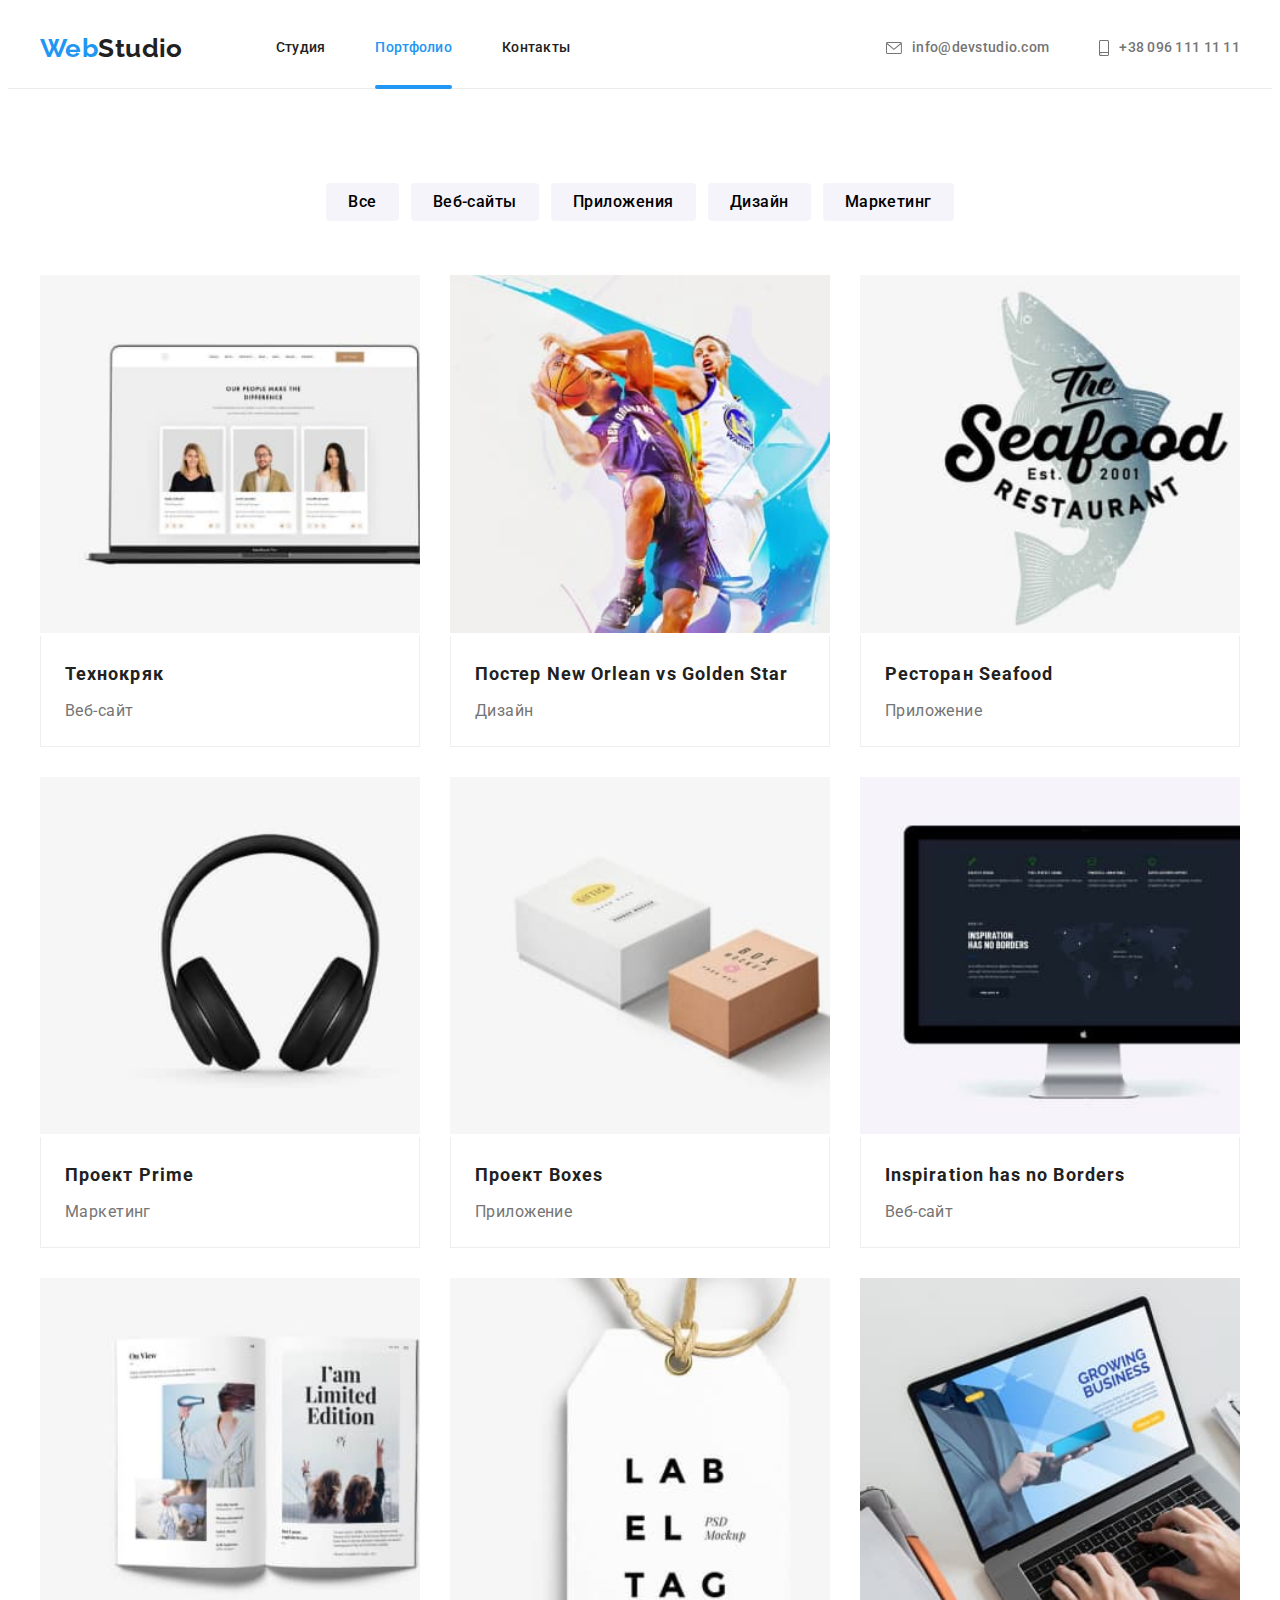
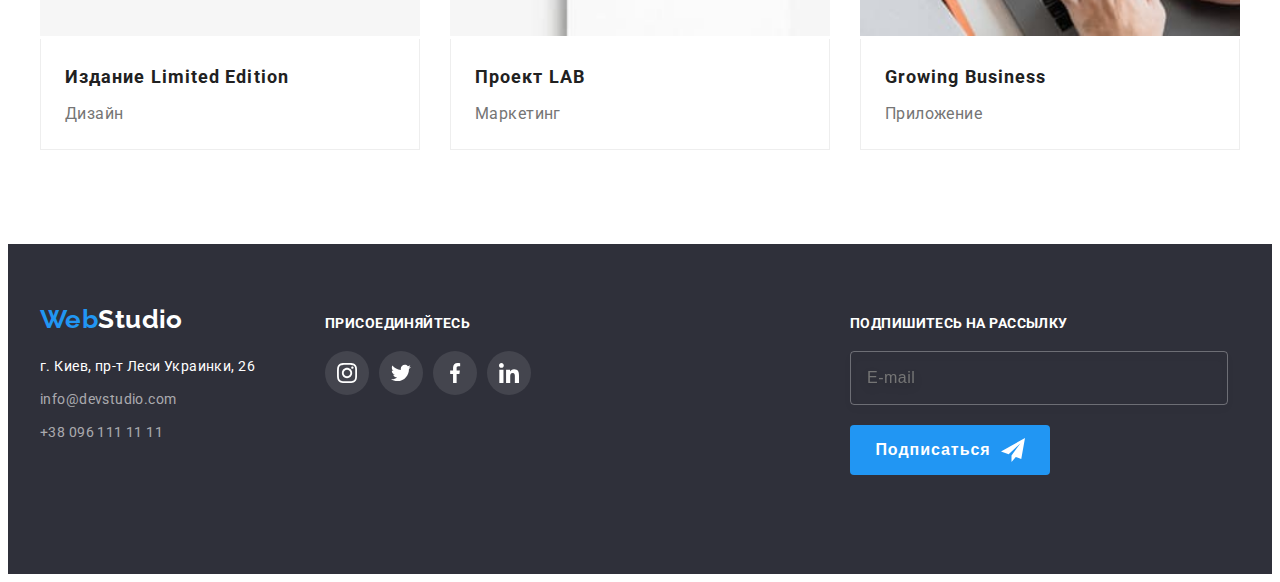
==== commit e8aa8d13: "Update portfolio.html" ====
--- a/portfolio.html
+++ b/portfolio.html
@@ -192,12 +192,13 @@
                     />
                     <source
                       media="(min-width: 480px)"
-                      srcset="./images/mobile/teammob@1x.jpg 1x, ./images/mobile/teammob@2x.jpg 2x"
+                      srcset="./images/mob/teammob@1x.jpg 1x, ./images/mob/teammob@2x.jpg 2x"
                     />
                     <img
                       src="./images/team.jpg"
                       alt="Фото и контакты специалистов"
                       class="card-thumb__img"
+                      width="450"
                     />
                   </picture>
                   <p class="card-thumb__text">
@@ -232,15 +233,13 @@
                     />
                     <source
                       media="(min-width: 480px)"
-                      srcset="
-                        ./images/mobile/sportmob@1x.jpg 1x,
-                        ./images/mobile/sportmob@2x.jpg 2x
-                      "
+                      srcset="./images/mob/sportmob@1x.jpg 1x, ./images/mob/sportmob@2x.jpg 2x"
                     />
                     <img
                       src="./images/sport.jpg"
                       alt="Два баскетболиста с мячом"
                       class="card-thumb__img"
+                      width="450"
                     />
                   </picture>
                   <p class="card-thumb__text">
@@ -275,15 +274,13 @@
                     />
                     <source
                       media="(min-width: 480px)"
-                      srcset="
-                        ./images/mobile/seafoodmob@1x.jpg 1x,
-                        ./images/mobile/seafoodmob@2x.jpg 2x
-                      "
+                      srcset="./images/mob/seafoodmob@1x.jpg 1x, ./images/mob/seafoodmob@2x.jpg 2x"
                     />
                     <img
                       src="./images/seafood.jpg"
                       alt="Логотип рестрана морской еды"
                       class="card-thumb__img"
+                      width="450"
                     />
                   </picture>
                   <p class="card-thumb__text">
@@ -319,11 +316,16 @@
                     <source
                       media="(min-width: 480px)"
                       srcset="
-                        ./images/mobile/headphonemob@1x.jpg 1x,
-                        ./images/mobile/headphonemob@2x.jpg 2x
-                      "
-                    />
-                    <img src="./images/headphone.jpg" alt="Наушники" class="card-thumb__img" />
+                        ./images/mob/headphonemob@1x.jpg 1x,
+                        ./images/mob/headphonemob@2x.jpg 2x
+                      "
+                    />
+                    <img
+                      src="./images/headphone.jpg"
+                      alt="Наушники"
+                      class="card-thumb__img"
+                      width="450"
+                    />
                   </picture>
                   <p class="card-thumb__text">
                     Ресурс предлагает комплексные предложения с разным уровнем функционала и
@@ -357,12 +359,14 @@
                     />
                     <source
                       media="(min-width: 480px)"
-                      srcset="
-                        ./images/mobile/boxesmob@1x.jpg 1x,
-                        ./images/mobile/boxesmob@2x.jpg 2x
-                      "
-                    />
-                    <img src="./images/boxes.jpg" alt="Две коробки" class="card-thumb__img" />
+                      srcset="./images/mob/boxesmob@1x.jpg 1x, ./images/mob/boxesmob@2x.jpg 2x"
+                    />
+                    <img
+                      src="./images/boxes.jpg"
+                      alt="Две коробки"
+                      class="card-thumb__img"
+                      width="450"
+                    />
                   </picture>
                   <p class="card-thumb__text">
                     Ресурс предлагает комплексные предложения с разным уровнем функционала и
@@ -397,11 +401,16 @@
                     <source
                       media="(min-width: 480px)"
                       srcset="
-                        ./images/mobile/monitorpcmob@1x.jpg 1x,
-                        ./images/mobile/monitorpcmob@2x.jpg 2x
-                      "
-                    />
-                    <img src="./images/monitorpc.jpg" alt="Монитор PC" class="card-thumb__img" />
+                        ./images/mob/monitorpcmob@1x.jpg 1x,
+                        ./images/mob/monitorpcmob@2x.jpg 2x
+                      "
+                    />
+                    <img
+                      src="./images/monitorpc.jpg"
+                      alt="Монитор PC"
+                      class="card-thumb__img"
+                      width="450"
+                    />
                   </picture>
                   <p class="card-thumb__text">
                     Ресурс предлагает комплексные предложения с разным уровнем функционала и
@@ -436,11 +445,16 @@
                     <source
                       media="(min-width: 480px)"
                       srcset="
-                        ./images/mobile/magazinemob@1x.jpg 1x,
-                        ./images/mobile/magazinemob@2x.jpg 2x
-                      "
-                    />
-                    <img src="./images/magazine.jpg" alt="Журнал" class="card-thumb__img" />
+                        ./images/mob/magazinemob@1x.jpg 1x,
+                        ./images/mob/magazinemob@2x.jpg 2x
+                      "
+                    />
+                    <img
+                      src="./images/magazine.jpg"
+                      alt="Журнал"
+                      class="card-thumb__img"
+                      width="450"
+                    />
                   </picture>
                   <p class="card-thumb__text">
                     Ресурс предлагает комплексные предложения с разным уровнем функционала и
@@ -474,12 +488,14 @@
                     />
                     <source
                       media="(min-width: 480px)"
-                      srcset="
-                        ./images/mobile/lablemob@1x.jpg 1x,
-                        ./images/mobile/lablemob@2x.jpg 2x
-                      "
-                    />
-                    <img src="./images/lable.jpg" alt="Этикетка" class="card-thumb__img" />
+                      srcset="./images/mob/lablemob@1x.jpg 1x, ./images/mob/lablemob@2x.jpg 2x"
+                    />
+                    <img
+                      src="./images/lable.jpg"
+                      alt="Этикетка"
+                      class="card-thumb__img"
+                      width="450"
+                    />
                   </picture>
                   <p class="card-thumb__text">
                     Ресурс предлагает комплексные предложения с разным уровнем функционала и
@@ -514,16 +530,15 @@
                     <source
                       media="(min-width: 480px)"
                       srcset="
-                        ./images/mobile/typeonlaptopmob@1x.jpg 1x,
-                        ./images/mobile/typeonlaptopmob@2x.jpg 2x
+                        ./images/mob/typeonlaptopmob@1x.jpg 1x,
+                        ./images/mob/typeonlaptopmob@2x.jpg 2x
                       "
                     />
                     <img
                       src="./images/typeonlaptop.jpg"
                       alt="Печать на ноутбуке"
-                      width="370"
-                      height="294"
-                      class="card-thumb__img"
+                      class="card-thumb__img"
+                      width="450"
                     />
                   </picture>
                   <p class="card-thumb__text">
